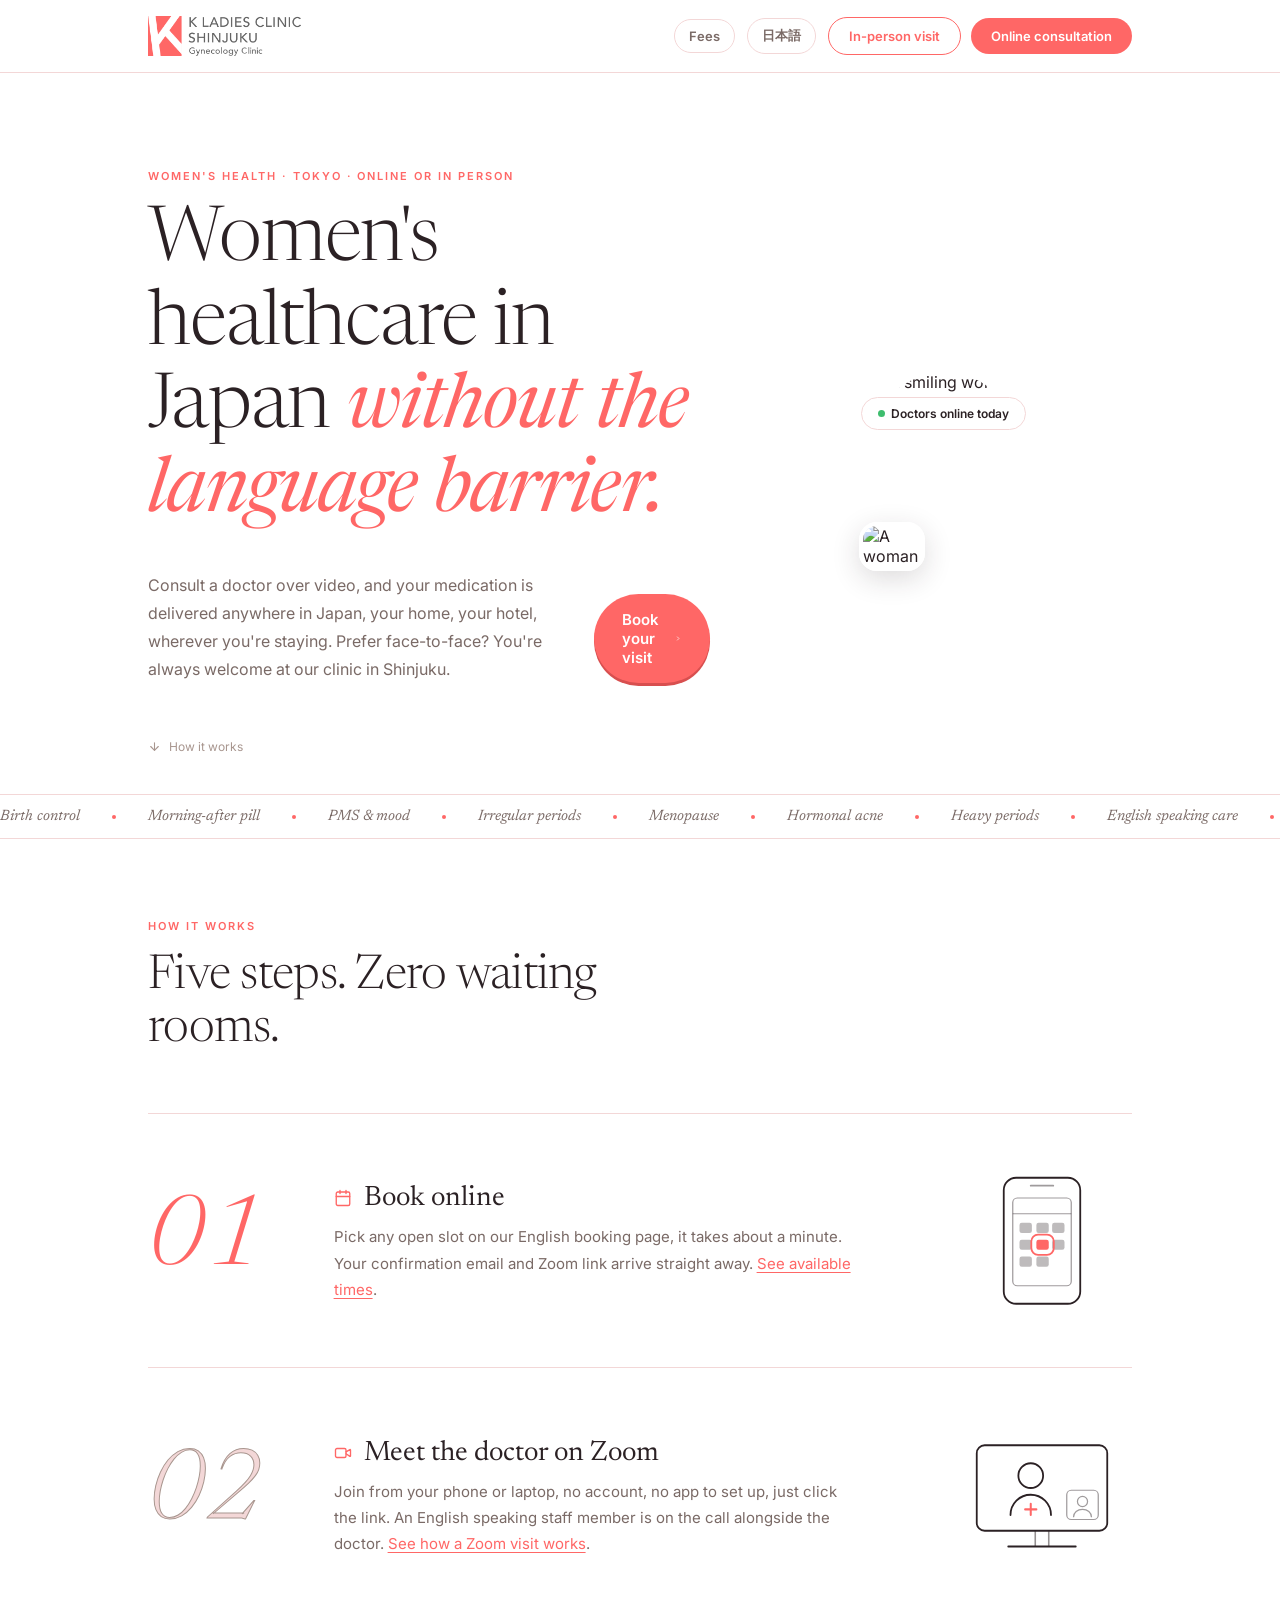
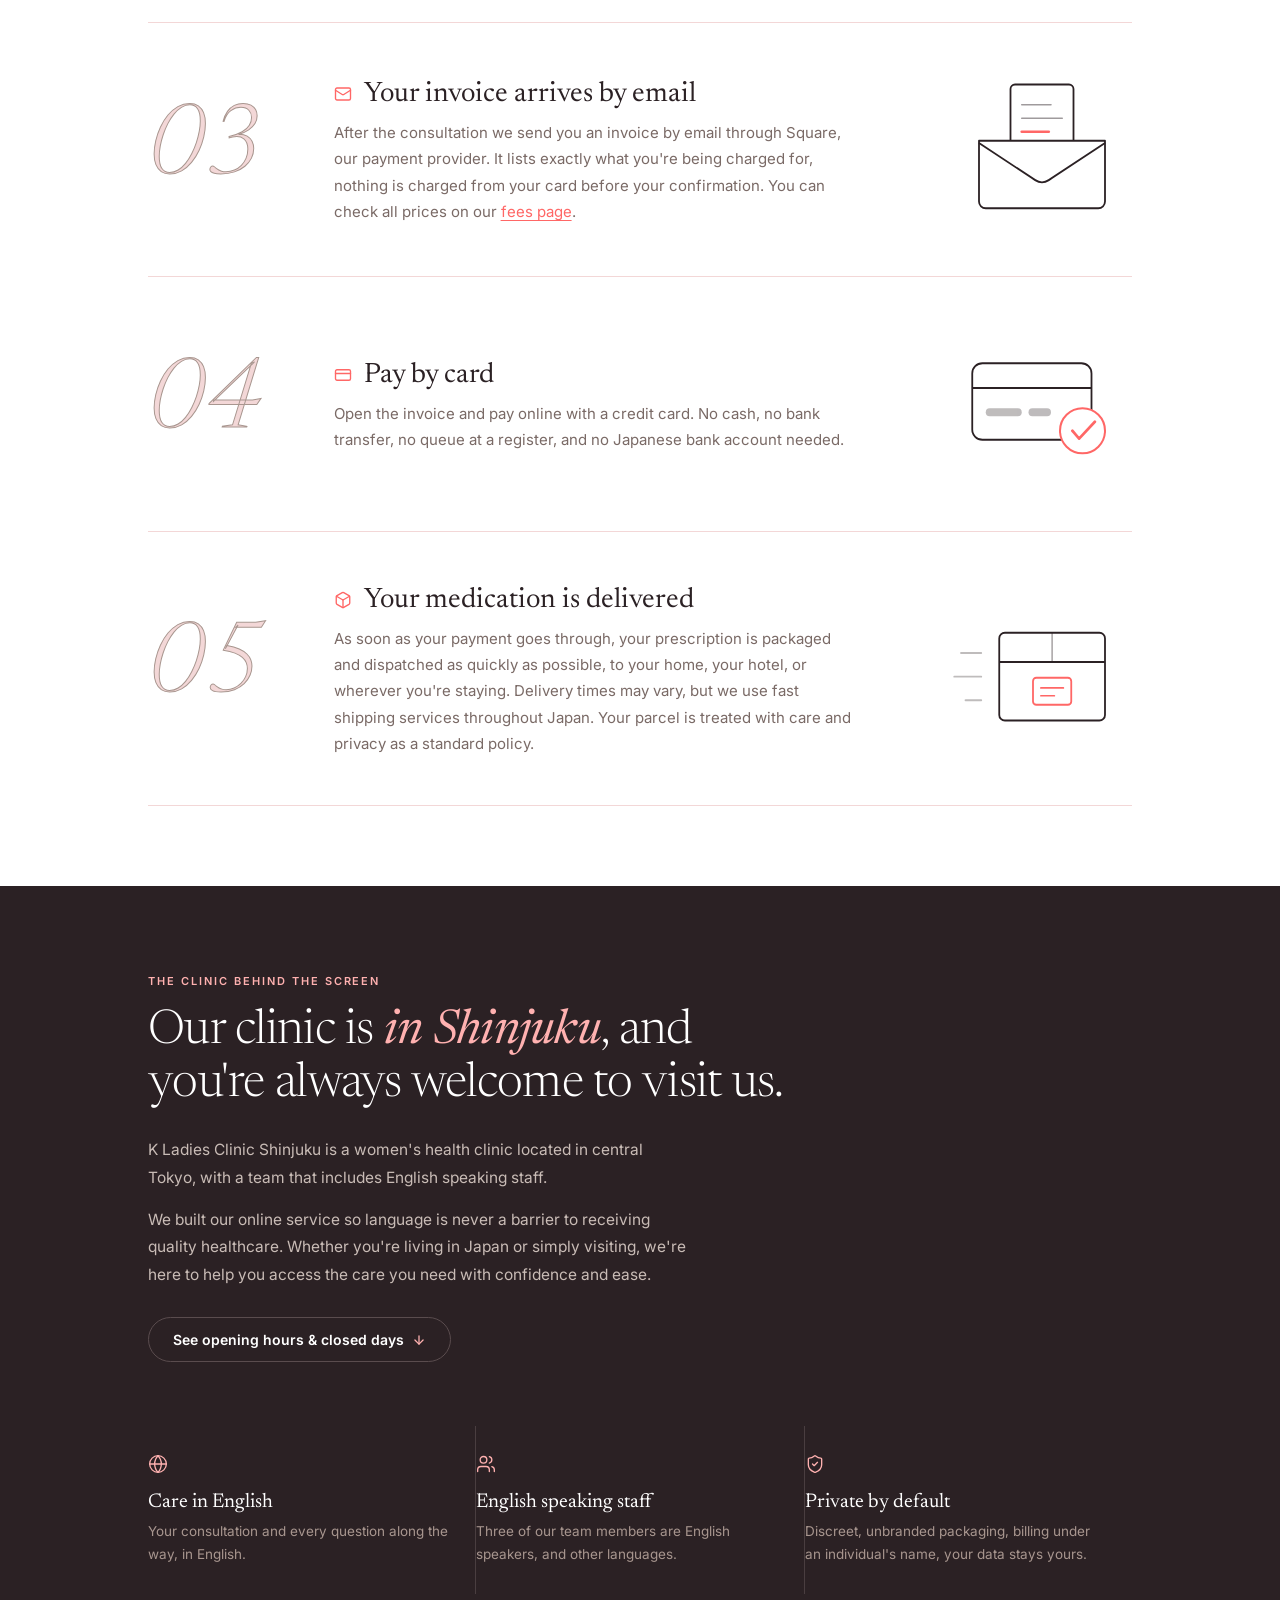
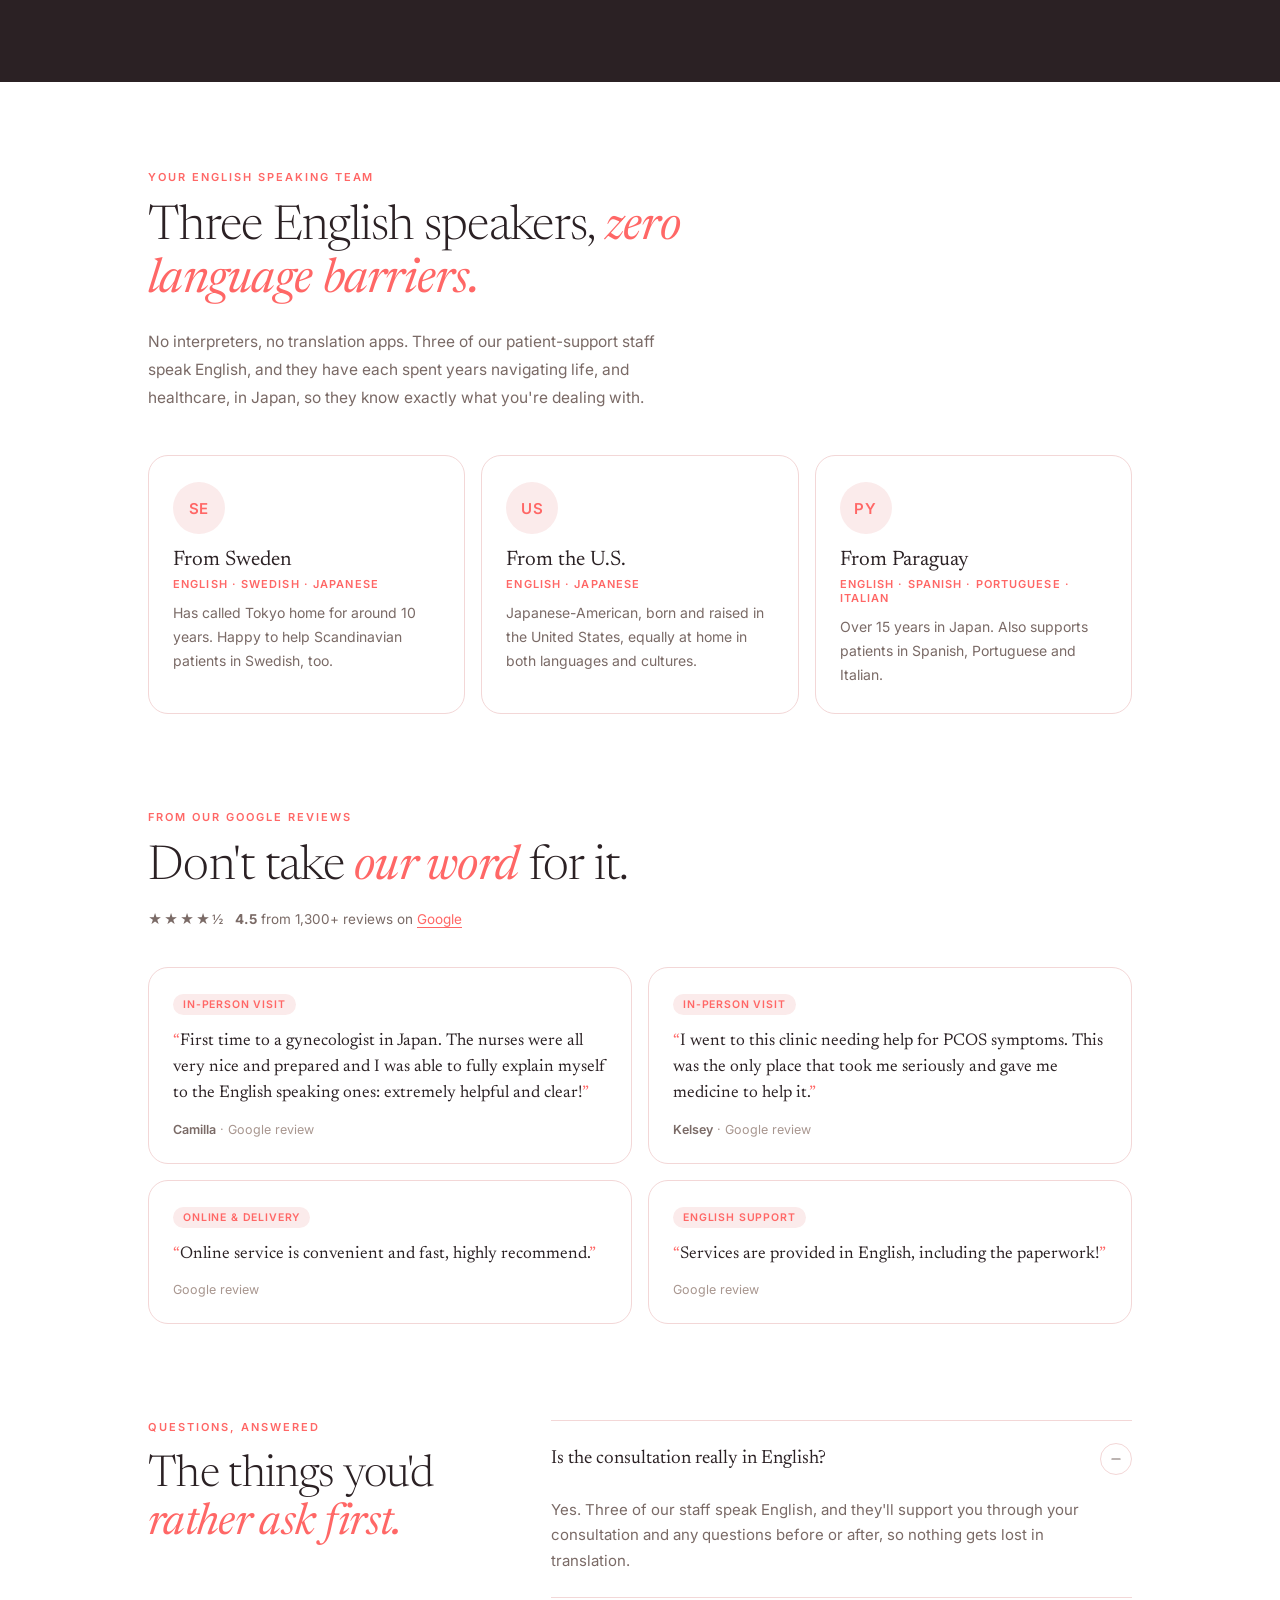
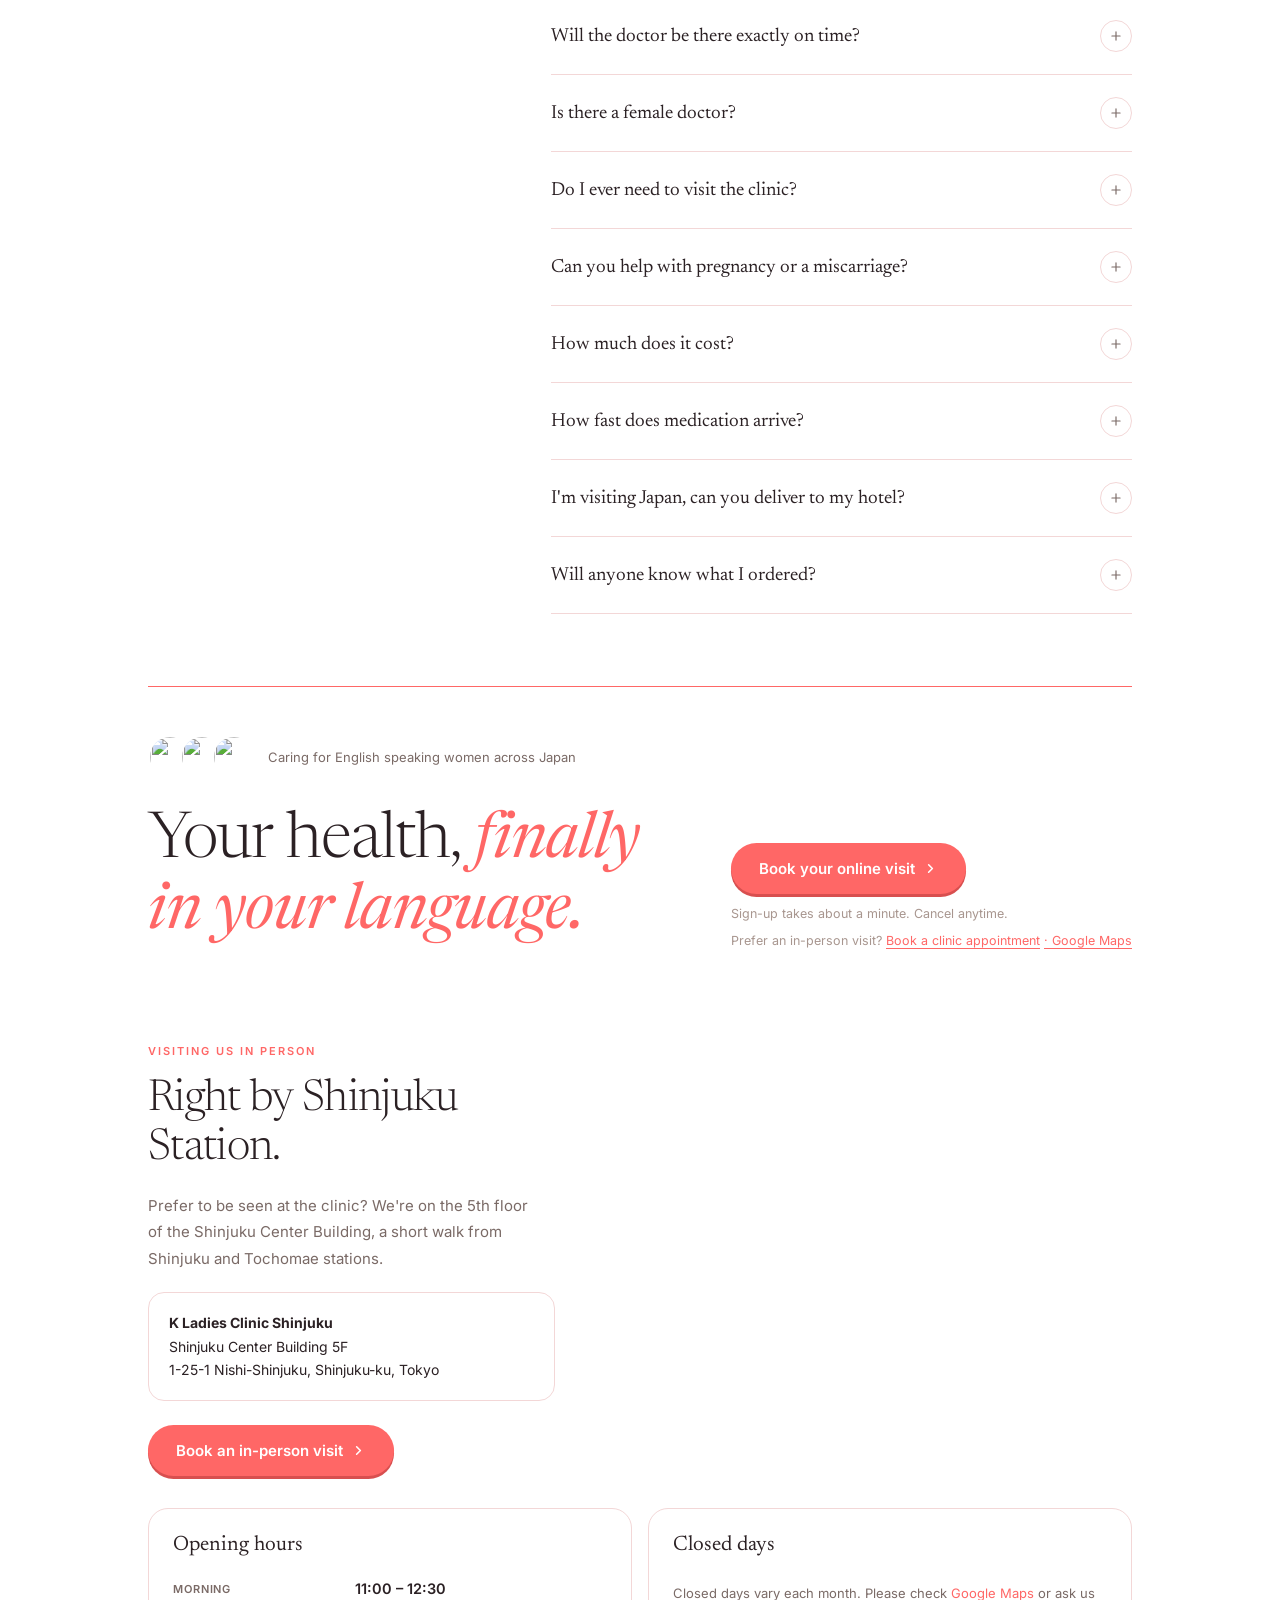
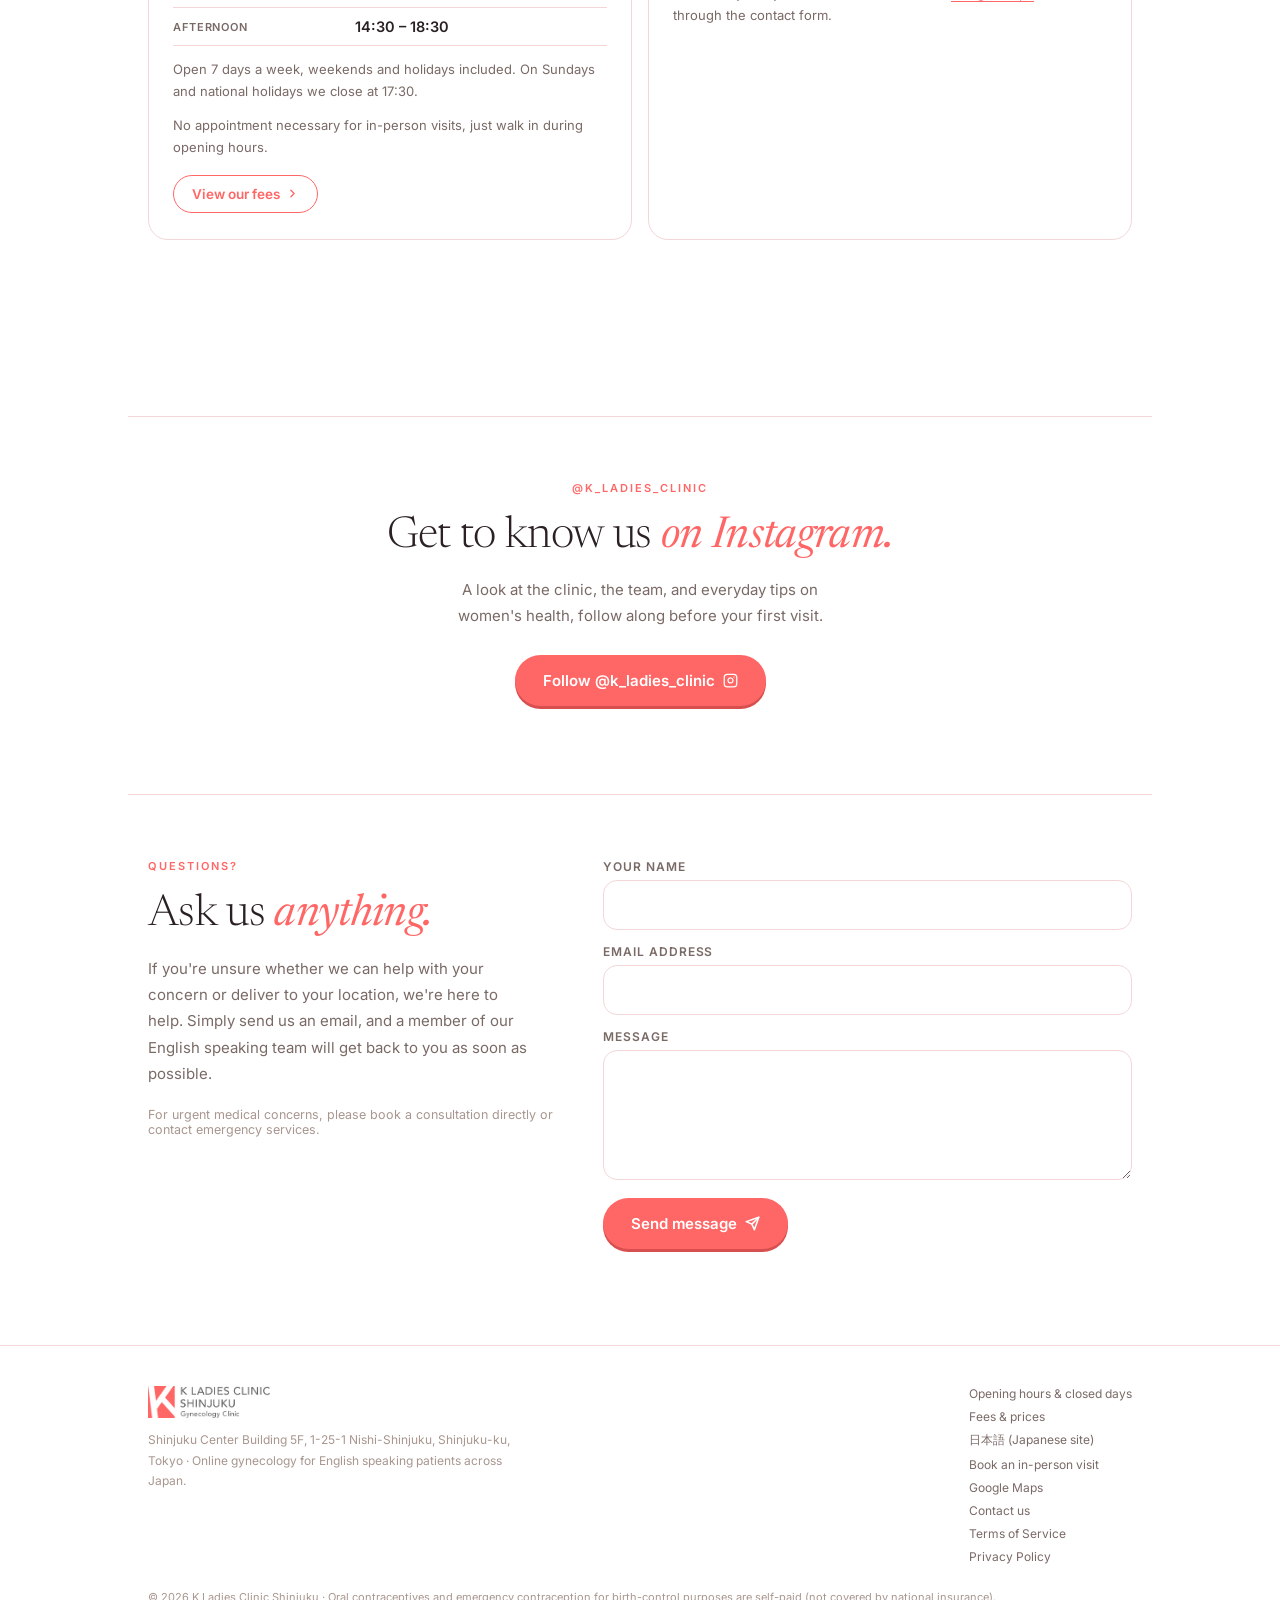
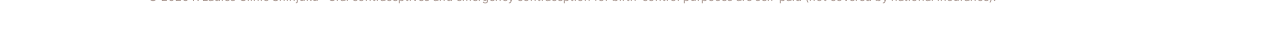
==== index.html @ baa1109b "Record the FAQ's real longest answer height Co-Authored-By: Claude Opus 5 <noreply@anthropic.com>" ====
<!DOCTYPE html>
<html lang="en">
<head>
<meta charset="UTF-8" />
<meta name="viewport" content="width=device-width, initial-scale=1.0" />
<title>K Ladies Clinic Shinjuku, Online Gynecology in English</title>
<meta name="description" content="See a gynecologist in English, online from anywhere in Japan, or in person at our Shinjuku clinic. Prescriptions delivered in discreet, unbranded packaging to your home or hotel. Residents and travelers welcome." />
<meta property="og:title" content="K Ladies Clinic Shinjuku, Online Gynecology in English" />
<meta property="og:description" content="Book online → video consultation → invoice by email → pay by card → medication by mail to your home or hotel. Women's healthcare in English for residents and travelers, anywhere in Japan." />
<meta property="og:type" content="website" />
<meta property="og:url" content="https://www.klcs.jp/en/" />
<link rel="canonical" href="https://www.klcs.jp/en/" />
<link rel="icon" href="data:image/svg+xml,%3Csvg xmlns='http://www.w3.org/2000/svg' viewBox='0 0 32 32'%3E%3Crect width='32' height='32' rx='6' fill='%23FF6766'/%3E%3Ctext x='16' y='23' text-anchor='middle' font-family='Georgia,serif' font-size='20' font-weight='bold' fill='%23FFFFFF'%3EK%3C/text%3E%3C/svg%3E" />
<link rel="preconnect" href="https://fonts.googleapis.com" />
<link rel="preconnect" href="https://fonts.gstatic.com" crossorigin />
<link href="https://fonts.googleapis.com/css2?family=Newsreader:ital,opsz,wght@0,6..72,300;0,6..72,400;0,6..72,500;1,6..72,300;1,6..72,400&family=Inter:wght@400;500;600&display=swap" rel="stylesheet" />
<style>
  :root {
    --paper: #FFFFFF;        /* white base, matching klcs.jp */
    --ink: #2B2124;
    --soft: #7A6A66;
    --faint: #A8968F;
    --line: #F3D7D7;         /* soft pink rule color used across klcs.jp */
    --accent: #FF6766;       /* logo coral, the main accent on klcs.jp */
    --accent-light: #FFB1B0;
    --logo-coral: #FF6766;
    --serif: 'Newsreader', Georgia, serif;
    --sans: 'Inter', 'Helvetica Neue', sans-serif;
  }
  * { margin: 0; padding: 0; box-sizing: border-box; }
  html { scroll-behavior: smooth; }
  body {
    background: var(--paper);
    color: var(--ink);
    font-family: var(--sans);
    -webkit-font-smoothing: antialiased;
    overflow-x: hidden;
  }
  a { text-decoration: none; color: inherit; }
  .wrap { max-width: 1024px; margin: 0 auto; padding-left: 20px; padding-right: 20px; }

  .eyebrow {
    font-size: 11px; font-weight: 600; letter-spacing: 0.18em;
    text-transform: uppercase; color: var(--accent); margin-bottom: 18px;
  }
  .display { font-family: var(--serif); font-weight: 300; line-height: 1.1; letter-spacing: -0.015em; }
  .display em { font-style: italic; font-weight: 400; color: var(--accent); }

  .btn {
    display: inline-flex; align-items: center; gap: 8px;
    font-family: var(--sans); font-size: 15px; font-weight: 600;
    padding: 16px 28px; border-radius: 999px;
    background: var(--accent); color: #FFFFFF;
    box-shadow: 0 3px 0 #D84F4F;
    transition: opacity .2s ease;
  }
  .btn:hover { opacity: .85; }
  .btn svg { width: 15px; height: 15px; }

  /* ---------- header ---------- */
  header {
    position: sticky; top: 0; z-index: 20;
    background: rgba(255,255,255,0.92);
    backdrop-filter: blur(8px); -webkit-backdrop-filter: blur(8px);
    border-bottom: 1px solid var(--line);
  }
  .header-inner { display: flex; align-items: center; justify-content: space-between; padding-top: 16px; padding-bottom: 16px; }
  .brand { display: flex; align-items: center; }
  .brand-logo { height: 34px; width: auto; display: block; }
  @media (min-width: 640px) { .brand-logo { height: 40px; } }
  .header-actions { display: none; align-items: center; gap: 10px; }
  .header-cta {
    font-size: 13px; font-weight: 600; padding: 10px 20px; border-radius: 999px;
    background: var(--accent); color: #FFFFFF; white-space: nowrap;
  }
  .header-cta.secondary {
    background: transparent; color: var(--accent); border: 1.5px solid var(--accent);
  }
  .header-right { display: flex; align-items: center; gap: 12px; }
  .header-lang {
    font-size: 13px; font-weight: 600; color: var(--soft); white-space: nowrap;
    border: 1px solid var(--line); border-radius: 999px; padding: 8px 14px;
    transition: border-color .2s ease;
  }
  .header-lang:hover { border-color: var(--accent); color: var(--accent); }
  @media (min-width: 640px) { .header-actions { display: flex; } }

  /* ---------- mobile action bar (always visible) ---------- */
  .action-bar {
    position: fixed; left: 0; right: 0; bottom: 0; z-index: 30;
    display: flex; gap: 10px;
    padding: 12px 16px calc(12px + env(safe-area-inset-bottom));
    background: rgba(255,255,255,0.94);
    backdrop-filter: blur(8px); -webkit-backdrop-filter: blur(8px);
    border-top: 1px solid var(--line);
  }
  .action-bar a {
    flex: 1; display: flex; align-items: center; justify-content: center; gap: 7px;
    font-size: 13.5px; font-weight: 600; padding: 14px 8px; border-radius: 999px;
    white-space: nowrap;
  }
  .action-bar a svg { width: 15px; height: 15px; flex-shrink: 0; }
  .action-bar .primary { background: var(--accent); color: #FFFFFF; box-shadow: 0 3px 0 #D84F4F; }
  .action-bar .secondary { background: #FFFFFF; color: var(--accent); border: 1.5px solid var(--accent); }
  body { padding-bottom: 76px; }
  @media (min-width: 640px) {
    .action-bar { display: none; }
    body { padding-bottom: 0; }
  }

  /* ---------- hero ---------- */
  .hero { padding-top: clamp(48px, 8vw, 96px); padding-bottom: 40px; }
  .hero-grid { display: grid; grid-template-columns: 1fr; gap: 40px; align-items: center; }
  .hero h1 { font-size: clamp(40px, 8.5vw, 76px); max-width: 820px; }
  .hero-photo {
    width: 100%; max-width: 340px; aspect-ratio: 4 / 5; object-fit: cover;
    border-radius: 999px 999px 24px 24px; display: block; margin: 0 auto;
  }
  .hero-photo-wrap { position: relative; width: fit-content; margin: 0 auto; }
  .hero-photo-sub {
    position: absolute; bottom: -20px; left: -14px;
    width: 46%; aspect-ratio: 4 / 3; object-fit: cover;
    border-radius: 18px; border: 4px solid var(--paper);
    box-shadow: 0 8px 28px rgba(43,33,36,0.16);
  }
  .hero-photo-badge {
    position: absolute; top: 14%; right: -10px;
    background: rgba(255,255,255,0.94); backdrop-filter: blur(6px);
    border: 1px solid var(--line); border-radius: 999px;
    padding: 8px 16px; font-size: 12px; font-weight: 600; color: var(--ink);
    white-space: nowrap; display: flex; align-items: center; gap: 6px;
  }
  .hero-photo-badge i {
    width: 7px; height: 7px; border-radius: 50%; background: #3EBD6E; display: inline-block;
  }
  @media (min-width: 820px) {
    .hero-grid { grid-template-columns: 1.5fr 1fr; gap: 48px; }
    .hero-photo { max-width: 380px; }
  }
  .hero-lower {
    display: flex; flex-direction: column; gap: 32px; margin-top: 36px;
  }
  .hero-lede { font-size: 16px; line-height: 1.75; color: var(--soft); max-width: 440px; }
  .hero-scroll-hint {
    display: flex; align-items: center; gap: 8px; margin-top: 56px;
    color: var(--faint); font-size: 12px;
  }
  @media (min-width: 640px) {
    .hero-lower { flex-direction: row; align-items: flex-end; justify-content: space-between; }
  }

  /* ---------- ticker ---------- */
  .ticker {
    border-top: 1px solid var(--line); border-bottom: 1px solid var(--line);
    overflow: hidden; padding: 14px 0;
  }
  .ticker-track {
    display: flex; align-items: center; gap: 32px; width: max-content;
    animation: ticker 36s linear infinite;
  }
  .ticker-item { display: flex; align-items: center; gap: 32px; flex-shrink: 0; }
  .ticker-item span {
    font-family: var(--serif); font-style: italic; font-size: 15px;
    color: var(--soft); white-space: nowrap;
  }
  .ticker-item i { width: 4px; height: 4px; border-radius: 50%; background: var(--accent); }
  @keyframes ticker { from { transform: translateX(0); } to { transform: translateX(-50%); } }

  /* ---------- flow ---------- */
  .flow { padding-top: 80px; padding-bottom: 80px; }
  .flow h2 { font-size: clamp(30px, 5.5vw, 48px); max-width: 560px; margin-bottom: 56px; }
  .step {
    display: grid; grid-template-columns: auto 1fr; gap: 8px 32px;
    align-items: start; border-top: 1px solid var(--line);
    padding: 32px 0;
  }
  .step-art { grid-column: 1 / -1; margin-top: 16px; justify-self: center; }
  .step-art svg { display: block; width: 116px; height: auto; color: var(--ink); }
  .step-num {
    font-family: var(--serif); font-weight: 300; font-style: italic;
    font-size: clamp(52px, 10vw, 96px); line-height: 0.9;
    color: var(--line); -webkit-text-stroke: 1px var(--faint); min-width: 1.6em;
  }
  .step-num.accent { color: var(--accent); -webkit-text-stroke: 0; }
  .step-body { max-width: 520px; padding-top: 6px; }
  .step-title { display: flex; align-items: center; gap: 12px; margin-bottom: 12px; }
  .step-title svg { width: 18px; height: 18px; color: var(--accent); flex-shrink: 0; }
  .step-title h3 { font-family: var(--serif); font-size: clamp(22px, 4vw, 28px); font-weight: 400; }
  .step-body p { font-size: 15px; line-height: 1.75; color: var(--soft); }
  .flow-end { border-top: 1px solid var(--line); }
  @media (min-width: 768px) { .step { padding: 48px 0; } .step-art svg { width: 150px; } }
  @media (min-width: 900px) {
    .step { grid-template-columns: auto 1fr 200px; align-items: center; }
    .step-art { grid-column: 3; grid-row: 1; margin-top: 0; justify-self: end; }
    .step-art svg { width: 180px; }
  }

  /* ---------- about (dark) ---------- */
  .about { background: var(--ink); color: var(--paper); }
  .about-inner { padding-top: 88px; padding-bottom: 88px; }
  .about .eyebrow { color: var(--accent-light); }
  .about h2 { font-size: clamp(30px, 5.5vw, 48px); max-width: 640px; }
  .about h2 em { color: var(--accent-light); }
  .about-lede { font-size: 15.5px; line-height: 1.8; color: #C9BCB6; max-width: 540px; margin-top: 24px; }
  /* second paragraph sits closer, so the two read as one block under the heading */
  .about-lede + .about-lede { margin-top: 14px; }
  .about-site-link {
    display: inline-flex; align-items: center; gap: 8px; margin-top: 28px;
    font-size: 14px; font-weight: 600; color: var(--paper);
    border: 1.5px solid #5A4C4E; border-radius: 999px; padding: 13px 24px;
    transition: border-color .2s ease;
  }
  .about-site-link:hover { border-color: var(--accent-light); }
  .about-site-link svg { width: 14px; height: 14px; color: var(--accent-light); }
  .about-grid {
    display: grid; grid-template-columns: 1fr; gap: 1px;
    background: #4A3E40; margin-top: 64px;
  }
  .about-card { background: var(--ink); padding: 28px 0; }
  .about-card svg { width: 20px; height: 20px; color: var(--accent-light); }
  .about-card h3 { font-family: var(--serif); font-size: 20px; font-weight: 400; margin: 14px 0 8px; }
  .about-card p { font-size: 13.5px; line-height: 1.7; color: var(--faint); }
  @media (min-width: 640px) {
    .about-grid { grid-template-columns: repeat(3, 1fr); }
    .about-card { padding-right: 24px; }
  }

  /* ---------- team ---------- */
  .team { padding-top: 88px; padding-bottom: 8px; }
  .team h2 { font-size: clamp(30px, 5.5vw, 48px); max-width: 620px; }
  .team-lede { font-size: 15.5px; line-height: 1.8; color: var(--soft); max-width: 540px; margin-top: 20px; }
  .team-grid { display: grid; grid-template-columns: 1fr; gap: 16px; margin-top: 44px; }
  .team-card {
    background: #FFFFFF; border: 1px solid var(--line); border-radius: 20px;
    padding: 26px 24px;
  }
  .team-flag {
    width: 52px; height: 52px; border-radius: 50%; background: #FBEBEB;
    display: flex; align-items: center; justify-content: center;
    font-size: 15px; font-weight: 600; letter-spacing: 0.06em;
    color: var(--accent); margin-bottom: 16px;
  }
  .team-card h3 { font-family: var(--serif); font-size: 21px; font-weight: 400; margin-bottom: 6px; }
  .team-card .team-langs {
    font-size: 11px; font-weight: 600; letter-spacing: 0.1em; text-transform: uppercase;
    color: var(--accent); margin-bottom: 10px;
  }
  .team-card p { font-size: 14px; line-height: 1.7; color: var(--soft); }
  @media (min-width: 700px) { .team-grid { grid-template-columns: repeat(3, 1fr); } }

  /* ---------- reviews ---------- */
  .reviews { padding-top: 88px; padding-bottom: 8px; }
  .reviews-head { display: flex; flex-direction: column; gap: 16px; margin-bottom: 40px; }
  .reviews h2 { font-size: clamp(30px, 5.5vw, 48px); max-width: 560px; }
  .rating-badge { display: flex; align-items: center; gap: 10px; }
  .rating-stars { color: #E8A33D; font-size: 17px; letter-spacing: 2px; }
  .rating-badge span { font-size: 13.5px; color: var(--soft); }
  .rating-badge a { color: var(--accent); text-decoration: underline; text-underline-offset: 3px; }
  .reviews-grid { display: grid; grid-template-columns: 1fr; gap: 16px; }
  .review-card {
    background: #FFFFFF; border: 1px solid var(--line); border-radius: 20px;
    padding: 26px 24px; display: flex; flex-direction: column; gap: 14px;
  }
  .review-card .review-quote {
    font-family: var(--serif); font-size: 17px; line-height: 1.55; color: var(--ink);
  }
  .review-card .review-quote::before { content: "\201C"; color: var(--accent); }
  .review-card .review-quote::after { content: "\201D"; color: var(--accent); }
  .review-meta { margin-top: auto; font-size: 12.5px; color: var(--faint); }
  .review-meta b { color: var(--soft); font-weight: 600; }
  .review-tag {
    display: inline-block; font-size: 10.5px; font-weight: 600; letter-spacing: 0.08em;
    text-transform: uppercase; color: var(--accent); background: #FBEBEB;
    border-radius: 999px; padding: 4px 10px; width: fit-content;
  }
  @media (min-width: 700px) { .reviews-grid { grid-template-columns: repeat(2, 1fr); } }

  /* ---------- instagram ---------- */
  .insta { padding-top: 8px; padding-bottom: 88px; }
  .insta-inner {
    text-align: center;
    border-top: 1px solid var(--line); padding-top: 64px; margin-top: 80px;
  }
  .insta h2 { font-size: clamp(30px, 5.5vw, 44px); }
  .insta p {
    font-size: 15px; line-height: 1.75; color: var(--soft);
    max-width: 420px; margin: 16px auto 26px;
  }

  /* ---------- faq ---------- */
  .faq { padding-top: 88px; padding-bottom: 72px; }
  .faq-grid { display: grid; grid-template-columns: 1fr; gap: 40px; }
  .faq h2 { font-size: clamp(30px, 5.5vw, 44px); }
  .faq-list { border-top: 1px solid var(--line); }
  .faq-item { border-bottom: 1px solid var(--line); }
  .faq-q {
    width: 100%; display: flex; align-items: center; justify-content: space-between;
    gap: 16px; text-align: left; padding: 22px 0;
    background: none; border: none; cursor: pointer; font-family: inherit; color: inherit;
  }
  .faq-q span:first-child { font-family: var(--serif); font-size: 19px; font-weight: 400; line-height: 1.35; }
  .faq-toggle {
    width: 32px; height: 32px; border-radius: 50%; border: 1px solid var(--line);
    display: flex; align-items: center; justify-content: center; flex-shrink: 0;
    transition: transform .25s ease; color: var(--soft);
  }
  .faq-item.open .faq-toggle { transform: rotate(180deg); }
  .faq-toggle svg { width: 14px; height: 14px; }
  .faq-toggle .minus { display: none; }
  .faq-item.open .faq-toggle .minus { display: block; }
  .faq-item.open .faq-toggle .plus { display: none; }
  .faq-a { max-height: 0; overflow: hidden; transition: max-height .35s ease; }
  /* Well clear of the longest answer on a 320px screen (currently 404px), so
     adding a sentence doesn't silently cut the last line off. */
  .faq-item.open .faq-a { max-height: 520px; }
  .faq-a p { font-size: 15px; line-height: 1.7; color: var(--soft); padding-bottom: 24px; max-width: 560px; }
  @media (min-width: 768px) { .faq-grid { grid-template-columns: 1fr 1.6fr; } }

  /* ---------- final cta ---------- */
  .final { padding-bottom: 96px; }
  .final-inner {
    border-top: 1px solid var(--accent); padding-top: 48px;
    display: flex; flex-direction: column; gap: 32px;
  }
  .final h2 { font-size: clamp(36px, 7vw, 64px); max-width: 520px; }
  .final-cta { display: flex; flex-direction: column; align-items: flex-start; gap: 12px; flex-shrink: 0; }
  .final-note { font-size: 12.5px; color: var(--faint); }
  .inline-link { color: var(--accent); text-decoration: underline; text-underline-offset: 3px; }
  .inline-link:hover { opacity: .75; }
  .avatar-row { display: flex; align-items: center; gap: 12px; margin-bottom: 28px; }
  .avatars { display: flex; }
  .avatars img {
    width: 44px; height: 44px; border-radius: 50%; object-fit: cover;
    border: 2.5px solid var(--paper); display: block;
  }
  .avatars img + img { margin-left: -12px; }
  .avatar-row span { font-size: 13px; color: var(--soft); }

  /* ---------- access / map ---------- */
  .access { padding-bottom: 88px; }
  .access-grid { display: grid; grid-template-columns: 1fr; gap: 32px; }
  .access h2 { font-size: clamp(30px, 5.5vw, 44px); margin-bottom: 20px; }
  .access-info p { font-size: 15px; line-height: 1.75; color: var(--soft); max-width: 380px; }
  .access-address {
    margin: 20px 0 24px; padding: 18px 20px; border: 1px solid var(--line);
    border-radius: 16px; font-size: 14px; line-height: 1.7; color: var(--ink);
    background: #FFFFFF;
  }
  .access-map {
    width: 100%; height: 320px; border: 0; border-radius: 24px; display: block;
    filter: saturate(0.85);
  }
  @media (min-width: 820px) {
    .access-grid { grid-template-columns: 1fr 1.3fr; gap: 48px; align-items: center; }
    .access-map { height: 380px; }
  }

  /* ---------- hours & closed days ---------- */
  .hours-grid { display: grid; grid-template-columns: 1fr; gap: 16px; margin-top: 32px; scroll-margin-top: 90px; }
  .hours-card {
    background: #FFFFFF; border: 1px solid var(--line); border-radius: 20px;
    padding: 26px 24px;
  }
  .hours-card h3 { font-family: var(--serif); font-size: 21px; font-weight: 400; margin-bottom: 14px; }
  .hours-table { width: 100%; border-collapse: collapse; font-size: 14.5px; }
  .hours-table th {
    text-align: left; font-weight: 600; color: var(--soft); padding: 10px 0; width: 42%;
    border-bottom: 1px solid var(--line); font-size: 11px; letter-spacing: 0.08em; text-transform: uppercase;
  }
  .hours-table td { padding: 10px 0; border-bottom: 1px solid var(--line); color: var(--ink); font-weight: 600; }
  .hours-note { font-size: 13px; line-height: 1.7; color: var(--soft); margin-top: 12px; }
  .closed-cal { display: flex; flex-wrap: wrap; gap: 20px; justify-content: center; }
  .cal-month { flex: 1 1 190px; max-width: 250px; }
  .cal-month-name { font-family: var(--serif); font-size: 16px; margin-bottom: 8px; color: var(--ink); }
  .cal-grid { display: grid; grid-template-columns: repeat(7, 1fr); gap: 2px; font-size: 12px; text-align: center; }
  .cal-grid .dow { color: var(--faint); font-weight: 600; font-size: 10px; padding: 4px 0; }
  .cal-grid .day { padding: 6px 0; border-radius: 8px; color: var(--ink); }
  .cal-grid .day.closed { background: var(--accent); color: #FFFFFF; font-weight: 600; }
  .cal-legend { display: flex; align-items: center; justify-content: center; gap: 6px; font-size: 12px; color: var(--soft); margin-top: 12px; width: 100%; }
  .cal-legend i { width: 10px; height: 10px; border-radius: 3px; background: var(--accent); display: inline-block; }
  .hours-fees-link {
    display: inline-flex; align-items: center; gap: 6px; margin-top: 16px;
    font-size: 13.5px; font-weight: 600; color: var(--accent);
    border: 1.5px solid var(--accent); border-radius: 999px; padding: 10px 18px;
    transition: opacity .2s ease;
  }
  .hours-fees-link:hover { opacity: .75; }
  @media (min-width: 700px) { .hours-grid { grid-template-columns: 1fr 1fr; } }
  @media (min-width: 768px) {
    .final-inner { flex-direction: row; align-items: flex-end; justify-content: space-between; }
  }

  /* ---------- footer ---------- */
  footer { border-top: 1px solid var(--line); }
  .footer-inner {
    padding-top: 40px; padding-bottom: 24px;
    display: flex; flex-direction: column; gap: 24px;
  }
  .footer-logo { height: 32px; width: auto; display: block; margin-bottom: 12px; }
  .footer-desc { font-size: 12px; color: var(--faint); max-width: 380px; line-height: 1.7; }
  .footer-links { display: flex; flex-direction: column; gap: 8px; font-size: 12px; color: var(--soft); }
  .footer-links a:hover { opacity: .7; }
  .footer-legal { padding-bottom: 32px; font-size: 11px; color: var(--faint); line-height: 1.7; }
  @media (min-width: 768px) {
    .footer-inner { flex-direction: row; justify-content: space-between; }
  }

  /* ---------- contact ---------- */
  .contact { padding-bottom: 96px; }
  .contact-inner {
    border-top: 1px solid var(--line); padding-top: 64px;
    display: grid; grid-template-columns: 1fr; gap: 36px;
  }
  .contact h2 { font-size: clamp(30px, 5.5vw, 44px); }
  .contact-lede { font-size: 15px; line-height: 1.75; color: var(--soft); max-width: 380px; margin-top: 16px; }
  .contact-note { font-size: 12.5px; color: var(--faint); margin-top: 20px; }
  .contact-form { display: flex; flex-direction: column; gap: 14px; }
  .contact-form label {
    font-size: 12px; font-weight: 600; letter-spacing: 0.08em; text-transform: uppercase;
    color: var(--soft); display: block; margin-bottom: 6px;
  }
  .contact-form input, .contact-form textarea {
    width: 100%; font-family: var(--sans); font-size: 16px; color: var(--ink);
    background: #FFFFFF; border: 1px solid var(--line); border-radius: 14px;
    padding: 14px 16px; outline: none; transition: border-color .2s ease;
  }
  .contact-form input:focus, .contact-form textarea:focus { border-color: var(--accent); }
  .contact-form textarea { min-height: 130px; resize: vertical; }
  .contact-form button {
    font-family: var(--sans); font-size: 15px; font-weight: 600;
    padding: 16px 28px; border-radius: 999px; border: none; cursor: pointer;
    background: var(--accent); color: #FFFFFF; box-shadow: 0 3px 0 #D84F4F; width: fit-content;
    display: inline-flex; align-items: center; gap: 8px;
  }
  .contact-form button:disabled { opacity: .6; cursor: default; }
  .form-status { font-size: 14px; line-height: 1.6; display: none; }
  .form-status.ok { display: block; color: #2E7D4F; }
  .form-status.err { display: block; color: var(--accent); }
  .hp-field { position: absolute; left: -9999px; opacity: 0; height: 0; overflow: hidden; }
  @media (min-width: 820px) { .contact-inner { grid-template-columns: 1fr 1.3fr; gap: 48px; } }

  /* ---------- reveal ---------- */
  .reveal { opacity: 0; transform: translateY(18px); transition: opacity .7s ease, transform .7s ease; }
  .reveal.visible { opacity: 1; transform: none; }

  @media (prefers-reduced-motion: reduce) {
    .ticker-track { animation: none; }
    .reveal { opacity: 1; transform: none; transition: none; }
    html { scroll-behavior: auto; }
  }
</style>
<!-- Google Analytics (GA4): same measurement ID as klcs.jp; deliberately not
     loaded on intake.html/manual.html/staff.html, matching pixel.js -->
<script async src="https://www.googletagmanager.com/gtag/js?id=G-334KEX8DJB"></script>
<script>
  window.dataLayer = window.dataLayer || [];
  function gtag() { dataLayer.push(arguments); }
  gtag("js", new Date());
  gtag("config", "G-334KEX8DJB");
</script>
<!-- Meta Pixel Code -->
<script src="assets/pixel.js"></script>
<noscript><img height="1" width="1" style="display:none"
src="https://www.facebook.com/tr?id=27415714044798059&amp;ev=PageView&amp;noscript=1"
/></noscript>
<!-- End Meta Pixel Code -->
</head>
<body>

<!-- ================= Header ================= -->
<header>
  <div class="wrap header-inner">
    <a class="brand" href="#" aria-label="K Ladies Clinic Shinjuku">
      <img src="assets/logo_en.png" alt="K Ladies Clinic Shinjuku, Gynecology Clinic" class="brand-logo" />
    </a>
    <div class="header-right">
      <a class="header-lang" href="fees.html">Fees</a>
      <a class="header-lang" href="https://www.klcs.jp/" title="Japanese site">日本語</a>
      <div class="header-actions">
        <a class="header-cta secondary" data-visit href="#" target="_blank" rel="noopener">In-person visit</a>
        <a class="header-cta" data-cta href="#">Online consultation</a>
      </div>
    </div>
  </div>
</header>

<!-- ================= Hero ================= -->
<section class="hero">
  <div class="wrap hero-grid">
    <div>
      <div class="eyebrow">Women's health &middot; Tokyo &middot; Online or in person</div>
      <h1 class="display">Women's healthcare in Japan <em>without the language barrier.</em></h1>
      <div class="hero-lower">
        <p class="hero-lede">
          Consult a doctor over video, and your medication is delivered anywhere in
          Japan, your home, your hotel, wherever you're staying. Prefer face-to-face?
          You're always welcome at our clinic in Shinjuku.
        </p>
        <a class="btn" data-cta href="#">
          Book your visit
          <svg viewBox="0 0 24 24" fill="none" stroke="currentColor" stroke-width="2.5" stroke-linecap="round" stroke-linejoin="round"><path d="m9 18 6-6-6-6"/></svg>
        </a>
      </div>
      <div class="hero-scroll-hint">
        <svg width="13" height="13" viewBox="0 0 24 24" fill="none" stroke="currentColor" stroke-width="2" stroke-linecap="round" stroke-linejoin="round"><path d="M12 5v14"/><path d="m19 12-7 7-7-7"/></svg>
        How it works
      </div>
    </div>
    <div class="hero-photo-wrap">
      <img
        class="hero-photo"
        src="https://images.unsplash.com/photo-1494790108377-be9c29b29330?q=80&w=760&auto=format&fit=crop"
        alt="A smiling woman"
        loading="eager"
      />
      <img
        class="hero-photo-sub"
        src="https://images.pexels.com/photos/4254149/pexels-photo-4254149.jpeg?auto=compress&cs=tinysrgb&w=600"
        alt="A woman smiling during a video call on her phone"
        loading="eager"
      />
      <div class="hero-photo-badge"><i></i>Doctors online today</div>
    </div>
  </div>
</section>

<!-- ================= Ticker ================= -->
<div class="ticker" aria-hidden="true">
  <div class="ticker-track" id="ticker-track"></div>
</div>

<!-- ================= Flow ================= -->
<section class="flow">
  <div class="wrap">
    <div class="reveal">
      <div class="eyebrow">How it works</div>
      <h2 class="display">Five steps. Zero waiting rooms.</h2>
    </div>

    <div class="step reveal">
      <div class="step-num accent">01</div>
      <div class="step-body">
        <div class="step-title">
          <svg viewBox="0 0 24 24" fill="none" stroke="currentColor" stroke-width="1.8" stroke-linecap="round" stroke-linejoin="round"><rect x="3" y="4" width="18" height="18" rx="2"/><path d="M16 2v4M8 2v4M3 10h18"/></svg>
          <h3>Book online</h3>
        </div>
        <p>Pick any open slot on our English booking page, it takes about a minute.
        Your confirmation email and Zoom link arrive straight away.
        <a class="inline-link" href="book.html">See available times</a>.</p>
      </div>
      <div class="step-art" aria-hidden="true">
        <svg viewBox="0 0 160 140" fill="none">
          <rect x="46" y="14" width="68" height="112" rx="11" stroke="currentColor" stroke-width="1.6"/>
          <path d="M70 21h20" stroke="currentColor" stroke-width="1.6" stroke-linecap="round" opacity=".45"/>
          <rect x="54" y="32" width="52" height="78" rx="4" stroke="currentColor" stroke-width="1.1" opacity=".45"/>
          <path d="M54 46h52" stroke="currentColor" stroke-width="1.1" opacity=".45"/>
          <g fill="currentColor" opacity=".3">
            <rect x="60" y="54" width="11" height="9" rx="2"/>
            <rect x="75" y="54" width="11" height="9" rx="2"/>
            <rect x="89" y="54" width="11" height="9" rx="2"/>
            <rect x="60" y="69" width="11" height="9" rx="2"/>
            <rect x="89" y="69" width="11" height="9" rx="2"/>
            <rect x="60" y="84" width="11" height="9" rx="2"/>
            <rect x="75" y="84" width="11" height="9" rx="2"/>
          </g>
          <rect x="75" y="69" width="11" height="9" rx="2" fill="var(--accent)"/>
          <rect x="70.5" y="64.5" width="20" height="18" rx="6" stroke="var(--accent)" stroke-width="1.6"/>
        </svg>
      </div>
    </div>

    <div class="step reveal">
      <div class="step-num">02</div>
      <div class="step-body">
        <div class="step-title">
          <svg viewBox="0 0 24 24" fill="none" stroke="currentColor" stroke-width="1.8" stroke-linecap="round" stroke-linejoin="round"><path d="m16 13 5.223 3.482a.5.5 0 0 0 .777-.416V7.87a.5.5 0 0 0-.752-.432L16 10.5"/><rect x="2" y="6" width="14" height="12" rx="2"/></svg>
          <h3>Meet the doctor on Zoom</h3>
        </div>
        <p>Join from your phone or laptop, no account, no app to set up, just click the
        link. An English speaking staff member is on the call alongside the doctor.
        <a class="inline-link" href="zoom.html">See how a Zoom visit works</a>.</p>
      </div>
      <div class="step-art" aria-hidden="true">
        <svg viewBox="0 0 160 140" fill="none">
          <rect x="22" y="26" width="116" height="76" rx="7" stroke="currentColor" stroke-width="1.6"/>
          <path d="M50 116h60" stroke="currentColor" stroke-width="1.6" stroke-linecap="round"/>
          <path d="M74 102v14M86 102v14" stroke="currentColor" stroke-width="1.4" opacity=".5"/>
          <circle cx="70" cy="53" r="11" stroke="currentColor" stroke-width="1.6"/>
          <path d="M52 88c0-10 8-18 18-18s18 8 18 18" stroke="currentColor" stroke-width="1.6" stroke-linecap="round"/>
          <path d="M70 78v10M65 83h10" stroke="var(--accent)" stroke-width="1.8" stroke-linecap="round"/>
          <rect x="102" y="66" width="28" height="26" rx="4" stroke="currentColor" stroke-width="1.1" opacity=".45"/>
          <circle cx="116" cy="76" r="4.5" stroke="currentColor" stroke-width="1.1" opacity=".45"/>
          <path d="M108 90c0-4.5 3.6-7 8-7s8 2.5 8 7" stroke="currentColor" stroke-width="1.1" opacity=".45"/>
        </svg>
      </div>
    </div>

    <div class="step reveal">
      <div class="step-num">03</div>
      <div class="step-body">
        <div class="step-title">
          <svg viewBox="0 0 24 24" fill="none" stroke="currentColor" stroke-width="1.8" stroke-linecap="round" stroke-linejoin="round"><rect x="2" y="4" width="20" height="16" rx="2"/><path d="m2 7 8.97 5.7a1.94 1.94 0 0 0 2.06 0L22 7"/></svg>
          <h3>Your invoice arrives by email</h3>
        </div>
        <p>After the consultation we send you an invoice by email through Square, our
        payment provider. It lists exactly what you're being charged for, nothing is
        charged from your card before your confirmation. You can check all prices on our
        <a class="inline-link" href="fees.html">fees page</a>.</p>
      </div>
      <div class="step-art" aria-hidden="true">
        <svg viewBox="0 0 160 140" fill="none">
          <rect x="52" y="12" width="56" height="62" rx="4" fill="var(--paper)" stroke="currentColor" stroke-width="1.6"/>
          <path d="M62 30h26M62 42h36" stroke="currentColor" stroke-width="1.4" stroke-linecap="round" opacity=".45"/>
          <path d="M62 54h24" stroke="var(--accent)" stroke-width="2.4" stroke-linecap="round"/>
          <path d="M24 62h112v54a6 6 0 0 1-6 6H30a6 6 0 0 1-6-6z" fill="var(--paper)" stroke="currentColor" stroke-width="1.6" stroke-linejoin="round"/>
          <path d="m24 64 50 33a11 11 0 0 0 12 0l50-33" stroke="currentColor" stroke-width="1.6" stroke-linejoin="round"/>
        </svg>
      </div>
    </div>

    <div class="step reveal">
      <div class="step-num">04</div>
      <div class="step-body">
        <div class="step-title">
          <svg viewBox="0 0 24 24" fill="none" stroke="currentColor" stroke-width="1.8" stroke-linecap="round" stroke-linejoin="round"><rect x="2" y="5" width="20" height="14" rx="2"/><path d="M2 10h20"/></svg>
          <h3>Pay by card</h3>
        </div>
        <p>Open the invoice and pay online with a credit card. No cash, no bank transfer,
        no queue at a register, and no Japanese bank account needed.</p>
      </div>
      <div class="step-art" aria-hidden="true">
        <svg viewBox="0 0 160 140" fill="none">
          <rect x="18" y="34" width="106" height="68" rx="9" stroke="currentColor" stroke-width="1.6"/>
          <path d="M18 56h106" stroke="currentColor" stroke-width="1.6"/>
          <g fill="currentColor" opacity=".3">
            <rect x="30" y="74" width="32" height="7" rx="3.5"/>
            <rect x="68" y="74" width="20" height="7" rx="3.5"/>
          </g>
          <circle cx="116" cy="94" r="20" fill="var(--paper)" stroke="var(--accent)" stroke-width="1.8"/>
          <path d="m107 94 6 7 14-15" stroke="var(--accent)" stroke-width="2.4" stroke-linecap="round" stroke-linejoin="round"/>
        </svg>
      </div>
    </div>

    <div class="step reveal">
      <div class="step-num">05</div>
      <div class="step-body">
        <div class="step-title">
          <svg viewBox="0 0 24 24" fill="none" stroke="currentColor" stroke-width="1.8" stroke-linecap="round" stroke-linejoin="round"><path d="M11 21.73a2 2 0 0 0 2 0l7-4A2 2 0 0 0 21 16V8a2 2 0 0 0-1-1.73l-7-4a2 2 0 0 0-2 0l-7 4A2 2 0 0 0 3 8v8a2 2 0 0 0 1 1.73z"/><path d="M12 22V12"/><path d="m3.3 7 8.7 5 8.7-5"/></svg>
          <h3>Your medication is delivered</h3>
        </div>
        <p>As soon as your payment goes through, your prescription is packaged and dispatched
        as quickly as possible, to your home, your hotel, or wherever you're staying. Delivery
        times may vary, but we use fast shipping services throughout Japan. Your parcel is
        treated with care and privacy as a standard policy.</p>
      </div>
      <div class="step-art" aria-hidden="true">
        <svg viewBox="0 0 160 140" fill="none">
          <rect x="42" y="38" width="94" height="78" rx="5" stroke="currentColor" stroke-width="1.6"/>
          <path d="M42 64h94" stroke="currentColor" stroke-width="1.6"/>
          <path d="M89 38v26" stroke="currentColor" stroke-width="1.4" opacity=".4"/>
          <rect x="72" y="78" width="34" height="24" rx="3" stroke="var(--accent)" stroke-width="1.6"/>
          <path d="M79 87h20M79 94h12" stroke="var(--accent)" stroke-width="1.5" stroke-linecap="round"/>
          <path d="M8 56h18M2 77h24M12 98h14" stroke="currentColor" stroke-width="1.6" stroke-linecap="round" opacity=".3"/>
        </svg>
      </div>
    </div>

    <div class="flow-end"></div>
  </div>
</section>

<!-- ================= About ================= -->
<section class="about">
  <div class="wrap about-inner">
    <div class="reveal">
      <div class="eyebrow">The clinic behind the screen</div>
      <h2 class="display">Our clinic is <em>in Shinjuku</em>, and you're always welcome to visit us.</h2>
      <p class="about-lede">
        K Ladies Clinic Shinjuku is a women's health clinic located in central Tokyo,
        with a team that includes English speaking staff.
      </p>
      <p class="about-lede">
        We built our online service so language is never a barrier to receiving quality
        healthcare. Whether you're living in Japan or simply visiting, we're here to help
        you access the care you need with confidence and ease.
      </p>
      <a class="about-site-link" href="#hours">
        See opening hours &amp; closed days
        <svg viewBox="0 0 24 24" fill="none" stroke="currentColor" stroke-width="2.2" stroke-linecap="round" stroke-linejoin="round"><path d="M12 5v14"/><path d="m19 12-7 7-7-7"/></svg>
      </a>
    </div>
    <div class="about-grid">
      <div class="about-card reveal">
        <svg viewBox="0 0 24 24" fill="none" stroke="currentColor" stroke-width="1.6" stroke-linecap="round" stroke-linejoin="round"><circle cx="12" cy="12" r="10"/><path d="M12 2a14.5 14.5 0 0 0 0 20 14.5 14.5 0 0 0 0-20"/><path d="M2 12h20"/></svg>
        <h3>Care in English</h3>
        <p>Your consultation and every question along the way, in English.</p>
      </div>
      <div class="about-card reveal">
        <svg viewBox="0 0 24 24" fill="none" stroke="currentColor" stroke-width="1.6" stroke-linecap="round" stroke-linejoin="round"><path d="M16 21v-2a4 4 0 0 0-4-4H6a4 4 0 0 0-4 4v2"/><circle cx="9" cy="7" r="4"/><path d="M22 21v-2a4 4 0 0 0-3-3.87"/><path d="M16 3.13a4 4 0 0 1 0 7.75"/></svg>
        <h3>English speaking staff</h3>
        <p>Three of our team members are English speakers, and other languages.</p>
      </div>
      <div class="about-card reveal">
        <svg viewBox="0 0 24 24" fill="none" stroke="currentColor" stroke-width="1.6" stroke-linecap="round" stroke-linejoin="round"><path d="M20 13c0 5-3.5 7.5-7.66 8.95a1 1 0 0 1-.67-.01C7.5 20.5 4 18 4 13V6a1 1 0 0 1 1-1c2 0 4.5-1.2 6.24-2.72a1.17 1.17 0 0 1 1.52 0C14.51 3.81 17 5 19 5a1 1 0 0 1 1 1z"/><path d="m9 12 2 2 4-4"/></svg>
        <h3>Private by default</h3>
        <p>Discreet, unbranded packaging, billing under an individual's name, your data stays yours.</p>
      </div>
    </div>
  </div>
</section>

<!-- ================= Team ================= -->
<section class="team">
  <div class="wrap">
    <div class="reveal">
      <div class="eyebrow">Your English speaking team</div>
      <h2 class="display">Three English speakers, <em>zero language barriers.</em></h2>
      <p class="team-lede">
        No interpreters, no translation apps. Three of our patient-support staff speak
        English, and they have each spent years navigating life, and healthcare, in
        Japan, so they know exactly what you're dealing with.
      </p>
    </div>
    <div class="team-grid">
      <div class="team-card reveal">
        <div class="team-flag">SE</div>
        <h3>From Sweden</h3>
        <div class="team-langs">English · Swedish · Japanese</div>
        <p>Has called Tokyo home for around 10 years. Happy to help Scandinavian
        patients in Swedish, too.</p>
      </div>
      <div class="team-card reveal">
        <div class="team-flag">US</div>
        <h3>From the U.S.</h3>
        <div class="team-langs">English · Japanese</div>
        <p>Japanese-American, born and raised in the United States, equally at
        home in both languages and cultures.</p>
      </div>
      <div class="team-card reveal">
        <div class="team-flag">PY</div>
        <h3>From Paraguay</h3>
        <div class="team-langs">English · Spanish · Portuguese · Italian</div>
        <p>Over 15 years in Japan. Also supports patients in Spanish, Portuguese
        and Italian.</p>
      </div>
    </div>
  </div>
</section>

<!-- ================= Reviews ================= -->
<section class="reviews">
  <div class="wrap">
    <div class="reviews-head reveal">
      <div>
        <div class="eyebrow">From our Google reviews</div>
        <h2 class="display">Don't take <em>our word</em> for it.</h2>
      </div>
      <div class="rating-badge">
        <span class="rating-stars" aria-hidden="true">★★★★½</span>
        <span><b>4.5</b> from 1,300+ reviews on
          <a data-maps href="#" target="_blank" rel="noopener">Google</a></span>
      </div>
    </div>
    <div class="reviews-grid">
      <div class="review-card reveal">
        <span class="review-tag">In-person visit</span>
        <p class="review-quote">First time to a gynecologist in Japan. The nurses were
        all very nice and prepared and I was able to fully explain myself to the
        English speaking ones: extremely helpful and clear!</p>
        <div class="review-meta"><b>Camilla</b> · Google review</div>
      </div>
      <div class="review-card reveal">
        <span class="review-tag">In-person visit</span>
        <p class="review-quote">I went to this clinic needing help for PCOS symptoms.
        This was the only place that took me seriously and gave me medicine to
        help it.</p>
        <div class="review-meta"><b>Kelsey</b> · Google review</div>
      </div>
      <div class="review-card reveal">
        <span class="review-tag">Online &amp; delivery</span>
        <p class="review-quote">Online service is convenient and fast, highly
        recommend.</p>
        <div class="review-meta">Google review</div>
      </div>
      <div class="review-card reveal">
        <span class="review-tag">English support</span>
        <p class="review-quote">Services are provided in English, including the
        paperwork!</p>
        <div class="review-meta">Google review</div>
      </div>
    </div>
  </div>
</section>

<!-- ================= FAQ ================= -->
<section class="faq">
  <div class="wrap faq-grid">
    <div class="reveal">
      <div class="eyebrow">Questions, answered</div>
      <h2 class="display">The things you'd <em>rather ask first.</em></h2>
    </div>
    <div class="faq-list reveal" id="faq-list">
      <div class="faq-item open">
        <button class="faq-q" aria-expanded="true">
          <span>Is the consultation really in English?</span>
          <span class="faq-toggle">
            <svg class="plus" viewBox="0 0 24 24" fill="none" stroke="currentColor" stroke-width="2" stroke-linecap="round"><path d="M5 12h14"/><path d="M12 5v14"/></svg>
            <svg class="minus" viewBox="0 0 24 24" fill="none" stroke="currentColor" stroke-width="2" stroke-linecap="round"><path d="M5 12h14"/></svg>
          </span>
        </button>
        <div class="faq-a"><p>Yes. Three of our staff speak English, and they'll
        support you through your consultation and any questions before or after,
        so nothing gets lost in translation.</p></div>
      </div>
      <div class="faq-item">
        <button class="faq-q" aria-expanded="false">
          <span>Will the doctor be there exactly on time?</span>
          <span class="faq-toggle">
            <svg class="plus" viewBox="0 0 24 24" fill="none" stroke="currentColor" stroke-width="2" stroke-linecap="round"><path d="M5 12h14"/><path d="M12 5v14"/></svg>
            <svg class="minus" viewBox="0 0 24 24" fill="none" stroke="currentColor" stroke-width="2" stroke-linecap="round"><path d="M5 12h14"/></svg>
          </span>
        </button>
        <div class="faq-a"><p>Your consultation will begin within your scheduled 30 minute appointment
        window, but not always exactly at the scheduled time. The doctor joins the Zoom call between
        in-person appointments at the clinic, so there may occasionally be a short wait. Please stay
        in the Zoom room, we will be with you shortly.</p></div>
      </div>
      <div class="faq-item">
        <button class="faq-q" aria-expanded="false">
          <span>Is there a female doctor?</span>
          <span class="faq-toggle">
            <svg class="plus" viewBox="0 0 24 24" fill="none" stroke="currentColor" stroke-width="2" stroke-linecap="round"><path d="M5 12h14"/><path d="M12 5v14"/></svg>
            <svg class="minus" viewBox="0 0 24 24" fill="none" stroke="currentColor" stroke-width="2" stroke-linecap="round"><path d="M5 12h14"/></svg>
          </span>
        </button>
        <div class="faq-a"><p>Our doctors are male, and an English speaking female staff member is
        present on every call. Please let us know if you have any concerns, we will do our best to
        make you comfortable.</p></div>
      </div>
      <div class="faq-item">
        <button class="faq-q" aria-expanded="false">
          <span>Do I ever need to visit the clinic?</span>
          <span class="faq-toggle">
            <svg class="plus" viewBox="0 0 24 24" fill="none" stroke="currentColor" stroke-width="2" stroke-linecap="round"><path d="M5 12h14"/><path d="M12 5v14"/></svg>
            <svg class="minus" viewBox="0 0 24 24" fill="none" stroke="currentColor" stroke-width="2" stroke-linecap="round"><path d="M5 12h14"/></svg>
          </span>
        </button>
        <div class="faq-a">
          <p>Most concerns can be handled entirely online, including first time consultations.
          However, some conditions require an in-person examination or laboratory testing such as:
          bleeding outside your period, unusual discharge or itching, STD testing, a Pap smear,
          or a bladder infection. For these, you're welcome to visit our clinic in Shinjuku.</p>
          <p>Please
          <a class="inline-link" href="#hours">check our opening hours and closed days</a>
          before you visit.</p>
          <p>You can
          <a class="inline-link" href="https://keicuri-booking.vercel.app/en" target="_blank" rel="noopener">book an in-person visit</a>
          online.</p>
        </div>
      </div>
      <div class="faq-item">
        <button class="faq-q" aria-expanded="false">
          <span>Can you help with pregnancy or a miscarriage?</span>
          <span class="faq-toggle">
            <svg class="plus" viewBox="0 0 24 24" fill="none" stroke="currentColor" stroke-width="2" stroke-linecap="round"><path d="M5 12h14"/><path d="M12 5v14"/></svg>
            <svg class="minus" viewBox="0 0 24 24" fill="none" stroke="currentColor" stroke-width="2" stroke-linecap="round"><path d="M5 12h14"/></svg>
          </span>
        </button>
        <div class="faq-a"><p>We are sorry, we do not provide pregnancy care or treatment for
        miscarriage, either online or at the clinic. For prenatal checkups, delivery, or a suspected
        miscarriage, please see an obstetrics clinic that handles pregnancy.</p></div>
      </div>
      <div class="faq-item">
        <button class="faq-q" aria-expanded="false">
          <span>How much does it cost?</span>
          <span class="faq-toggle">
            <svg class="plus" viewBox="0 0 24 24" fill="none" stroke="currentColor" stroke-width="2" stroke-linecap="round"><path d="M5 12h14"/><path d="M12 5v14"/></svg>
            <svg class="minus" viewBox="0 0 24 24" fill="none" stroke="currentColor" stroke-width="2" stroke-linecap="round"><path d="M5 12h14"/></svg>
          </span>
        </button>
        <div class="faq-a">
          <p>Prices are simple and tax included: birth control pills are &yen;3,300 per
          sheet and the morning-after pill is &yen;12,000, plus a consultation fee
          of &yen;1,000 to &yen;3,000. You always see an itemized invoice before paying.</p>
          <p>The full price list, including STD tests, the HPV vaccine and acne treatment,
          is on our
          <a class="inline-link" href="fees.html">fees page</a>.</p>
        </div>
      </div>
      <div class="faq-item">
        <button class="faq-q" aria-expanded="false">
          <span>How fast does medication arrive?</span>
          <span class="faq-toggle">
            <svg class="plus" viewBox="0 0 24 24" fill="none" stroke="currentColor" stroke-width="2" stroke-linecap="round"><path d="M5 12h14"/><path d="M12 5v14"/></svg>
            <svg class="minus" viewBox="0 0 24 24" fill="none" stroke="currentColor" stroke-width="2" stroke-linecap="round"><path d="M5 12h14"/></svg>
          </span>
        </button>
        <div class="faq-a">
          <p>We understand that receiving your medication quickly is important. Once your
          prescription is confirmed and payment is received, we prepare and dispatch your
          order as soon as possible.</p>
          <p>Delivery times may vary, but we use fast shipping services throughout Japan.</p>
          <p>If you'd like to check the status of your order, our English speaking staff will
          be happy to assist you, please
          <a class="inline-link" href="#contact">email us</a> for any further assistance.</p>
        </div>
      </div>
      <div class="faq-item">
        <button class="faq-q" aria-expanded="false">
          <span>I'm visiting Japan, can you deliver to my hotel?</span>
          <span class="faq-toggle">
            <svg class="plus" viewBox="0 0 24 24" fill="none" stroke="currentColor" stroke-width="2" stroke-linecap="round"><path d="M5 12h14"/><path d="M12 5v14"/></svg>
            <svg class="minus" viewBox="0 0 24 24" fill="none" stroke="currentColor" stroke-width="2" stroke-linecap="round"><path d="M5 12h14"/></svg>
          </span>
        </button>
        <div class="faq-a">
          <p>Yes. We deliver to hotels and other accommodations throughout Japan. Your invoice
          email takes you to a payment page with a delivery address field, just enter your
          hotel's address and your name as the recipient there.</p>
          <p>We offer fast nationwide shipping, so in many cases your medication can arrive
          before you move on to your next destination.</p>
        </div>
      </div>
      <div class="faq-item">
        <button class="faq-q" aria-expanded="false">
          <span>Will anyone know what I ordered?</span>
          <span class="faq-toggle">
            <svg class="plus" viewBox="0 0 24 24" fill="none" stroke="currentColor" stroke-width="2" stroke-linecap="round"><path d="M5 12h14"/><path d="M12 5v14"/></svg>
            <svg class="minus" viewBox="0 0 24 24" fill="none" stroke="currentColor" stroke-width="2" stroke-linecap="round"><path d="M5 12h14"/></svg>
          </span>
        </button>
        <div class="faq-a"><p>We are committed to protecting your privacy. All orders are shipped
        in discreet, unbranded packaging, and billing appears under an individual's name. Your
        personal and medical information is handled with the highest level of confidentiality.</p></div>
      </div>
    </div>
  </div>
</section>

<!-- ================= Final CTA ================= -->
<section class="final">
  <div class="wrap">
    <div class="final-inner reveal">
      <div>
        <div class="avatar-row">
          <div class="avatars">
            <img src="https://images.unsplash.com/photo-1438761681033-6461ffad8d80?q=80&w=160&auto=format&fit=crop" alt="" loading="lazy" />
            <img src="https://images.unsplash.com/photo-1544005313-94ddf0286df2?q=80&w=160&auto=format&fit=crop" alt="" loading="lazy" />
            <img src="https://images.unsplash.com/photo-1517841905240-472988babdf9?q=80&w=160&auto=format&fit=crop" alt="" loading="lazy" />
          </div>
          <span>Caring for English speaking women across Japan</span>
        </div>
        <h2 class="display">Your health, <em>finally in your language.</em></h2>
      </div>
      <div class="final-cta">
        <a class="btn" data-cta href="#">
          Book your online visit
          <svg viewBox="0 0 24 24" fill="none" stroke="currentColor" stroke-width="2.5" stroke-linecap="round" stroke-linejoin="round"><path d="m9 18 6-6-6-6"/></svg>
        </a>
        <span class="final-note">Sign-up takes about a minute. Cancel anytime.</span>
        <span class="final-note">
          Prefer an in-person visit?
          <a data-visit href="#" target="_blank" rel="noopener" class="inline-link">Book a clinic appointment</a>
          <a data-maps href="#" target="_blank" rel="noopener" class="inline-link">&middot; Google Maps</a>
        </span>
      </div>
    </div>
  </div>
</section>

<!-- ================= Access / Map ================= -->
<section class="access" id="access">
  <div class="wrap access-grid">
    <div class="access-info reveal">
      <div class="eyebrow">Visiting us in person</div>
      <h2 class="display">Right by Shinjuku Station.</h2>
      <p>
        Prefer to be seen at the clinic? We're on the 5th floor of the Shinjuku
        Center Building, a short walk from Shinjuku and Tochomae stations.
      </p>
      <div class="access-address">
        <strong>K Ladies Clinic Shinjuku</strong><br />
        Shinjuku Center Building 5F<br />
        1-25-1 Nishi-Shinjuku, Shinjuku-ku, Tokyo
      </div>
      <a class="btn" data-visit href="#" target="_blank" rel="noopener">
        Book an in-person visit
        <svg viewBox="0 0 24 24" fill="none" stroke="currentColor" stroke-width="2.5" stroke-linecap="round" stroke-linejoin="round"><path d="m9 18 6-6-6-6"/></svg>
      </a>
    </div>
    <div class="reveal">
      <iframe
        class="access-map"
        src="https://maps.google.com/maps?q=%E3%82%B1%E3%82%A4%E3%83%BB%E3%83%AC%E3%83%87%E3%82%A3%E3%83%BC%E3%82%B9%E3%82%AF%E3%83%AA%E3%83%8B%E3%83%83%E3%82%AF%E6%96%B0%E5%AE%BF&hl=en&z=16&output=embed"
        title="Map to K Ladies Clinic Shinjuku"
        loading="lazy"
        referrerpolicy="no-referrer-when-downgrade"
        allowfullscreen
      ></iframe>
    </div>
  </div>

  <div class="wrap hours-grid" id="hours">
    <div class="hours-card reveal">
      <h3>Opening hours</h3>
      <table class="hours-table">
        <tr><th>Morning</th><td>11:00 &ndash; 12:30</td></tr>
        <tr><th>Afternoon</th><td>14:30 &ndash; 18:30</td></tr>
      </table>
      <p class="hours-note">Open 7 days a week, weekends and holidays included.
      On Sundays and national holidays we close at 17:30.</p>
      <p class="hours-note">No appointment necessary for in-person visits, just walk in
      during opening hours.</p>
      <a class="hours-fees-link" href="fees.html">View our fees
        <svg viewBox="0 0 24 24" fill="none" stroke="currentColor" stroke-width="2.4" stroke-linecap="round" stroke-linejoin="round" width="13" height="13"><path d="m9 18 6-6-6-6"/></svg>
      </a>
    </div>
    <div class="hours-card reveal">
      <h3>Closed days</h3>
      <div class="closed-cal" id="closed-cal" aria-live="polite">
        <p class="hours-note">Loading this month's calendar&hellip;</p>
      </div>
    </div>
  </div>
</section>

<!-- ================= Instagram ================= -->
<section class="insta">
  <div class="wrap insta-inner">
    <div class="reveal">
      <div class="eyebrow">@k_ladies_clinic</div>
      <h2 class="display">Get to know us <em>on Instagram.</em></h2>
      <p>
        A look at the clinic, the team, and everyday tips on women's health,
        follow along before your first visit.
      </p>
      <a class="btn" href="https://www.instagram.com/k_ladies_clinic/" target="_blank" rel="noopener">
        Follow @k_ladies_clinic
        <svg viewBox="0 0 24 24" fill="none" stroke="currentColor" stroke-width="2" stroke-linecap="round" stroke-linejoin="round"><rect width="20" height="20" x="2" y="2" rx="5" ry="5"/><path d="M16 11.37A4 4 0 1 1 12.63 8 4 4 0 0 1 16 11.37z"/><line x1="17.5" x2="17.51" y1="6.5" y2="6.5"/></svg>
      </a>
    </div>
  </div>
</section>

<!-- ================= Contact ================= -->
<section class="contact" id="contact">
  <div class="wrap contact-inner">
    <div class="reveal">
      <div class="eyebrow">Questions?</div>
      <h2 class="display">Ask us <em>anything.</em></h2>
      <p class="contact-lede">
        If you're unsure whether we can help with your concern or deliver to your
        location, we're here to help. Simply send us an email, and a member of our
        English speaking team will get back to you as soon as possible.
      </p>
      <p class="contact-note">
        For urgent medical concerns, please book a consultation directly or
        contact emergency services.
      </p>
    </div>
    <form class="contact-form reveal" id="contact-form" novalidate>
      <div>
        <label for="cf-name">Your name</label>
        <input id="cf-name" name="name" type="text" autocomplete="name" required />
      </div>
      <div>
        <label for="cf-email">Email address</label>
        <input id="cf-email" name="email" type="email" autocomplete="email" required />
      </div>
      <div>
        <label for="cf-message">Message</label>
        <textarea id="cf-message" name="message" required></textarea>
      </div>
      <div class="hp-field" aria-hidden="true">
        <label for="cf-company">Company</label>
        <input id="cf-company" name="botcheck" type="text" tabindex="-1" autocomplete="off" />
      </div>
      <button type="submit" id="cf-submit">
        Send message
        <svg width="15" height="15" viewBox="0 0 24 24" fill="none" stroke="currentColor" stroke-width="2.5" stroke-linecap="round" stroke-linejoin="round"><path d="m22 2-7 20-4-9-9-4Z"/><path d="M22 2 11 13"/></svg>
      </button>
      <p class="form-status" id="cf-status" role="status"></p>
    </form>
  </div>
</section>

<!-- ================= Footer ================= -->
<footer>
  <div class="wrap footer-inner">
    <div>
      <img src="assets/logo_en.png" alt="K Ladies Clinic Shinjuku, Gynecology Clinic" class="footer-logo" />
      <p class="footer-desc">Shinjuku Center Building 5F, 1-25-1 Nishi-Shinjuku,
      Shinjuku-ku, Tokyo &middot; Online gynecology for English speaking patients across Japan.</p>
    </div>
    <div class="footer-links">
      <a href="#hours">Opening hours &amp; closed days</a>
      <a href="fees.html">Fees &amp; prices</a>
      <a href="https://www.klcs.jp/" target="_blank" rel="noopener">日本語 (Japanese site)</a>
      <a data-visit href="#" target="_blank" rel="noopener">Book an in-person visit</a>
      <a data-maps href="#" target="_blank" rel="noopener">Google Maps</a>
      <a href="#contact">Contact us</a>
      <a href="#">Terms of Service</a>
      <a href="#">Privacy Policy</a>
    </div>
  </div>
  <div class="wrap footer-legal">
    &copy; 2026 K Ladies Clinic Shinjuku &middot; Oral contraceptives and emergency
    contraception for birth-control purposes are self-paid (not covered by national insurance).
  </div>
</footer>

<!-- ================= Mobile action bar ================= -->
<div class="action-bar">
  <a class="secondary" data-visit href="#" target="_blank" rel="noopener">
    <svg viewBox="0 0 24 24" fill="none" stroke="currentColor" stroke-width="2" stroke-linecap="round" stroke-linejoin="round"><path d="M20 10c0 4.993-5.539 10.193-7.399 11.799a1 1 0 0 1-1.202 0C9.539 20.193 4 14.993 4 10a8 8 0 0 1 16 0"/><circle cx="12" cy="10" r="3"/></svg>
    In-person visit
  </a>
  <a class="primary" data-cta href="#">
    <svg viewBox="0 0 24 24" fill="none" stroke="currentColor" stroke-width="2" stroke-linecap="round" stroke-linejoin="round"><path d="m16 13 5.223 3.482a.5.5 0 0 0 .777-.416V7.87a.5.5 0 0 0-.752-.432L16 10.5"/><rect x="2" y="6" width="14" height="12" rx="2"/></svg>
    Online consultation
  </a>
</div>

<script>
  // CTA destination, English booking request page (staff confirm by email and
  // send the Zoom link), replacing the Japanese-only booking calendar.
  var APP_URL = "book.html";
  document.querySelectorAll("[data-cta]").forEach(function (a) { a.href = APP_URL; });

  // In-person visit booking (our own booking app, /en = English-only entry).
  var VISIT_URL = "https://keicuri-booking.vercel.app/en";
  var MAPS_URL =
    "https://www.google.com/maps/search/?api=1&query=" +
    encodeURIComponent("ケイ・レディースクリニック新宿 新宿センタービル");
  document.querySelectorAll("[data-visit]").forEach(function (a) {
    if (VISIT_URL) { a.href = VISIT_URL; } else { a.style.display = "none"; }
  });
  document.querySelectorAll("[data-maps]").forEach(function (a) { a.href = MAPS_URL; });

  // Service ticker (duplicated once for a seamless loop)
  var TICKER_ITEMS = [
    "Birth control", "Morning-after pill", "PMS & mood", "Irregular periods",
    "Menopause", "Hormonal acne", "Heavy periods", "English speaking care",
    "Hotel delivery for travelers",
  ];
  var track = document.getElementById("ticker-track");
  TICKER_ITEMS.concat(TICKER_ITEMS).forEach(function (label) {
    var item = document.createElement("span");
    item.className = "ticker-item";
    var text = document.createElement("span");
    text.textContent = label;
    var dot = document.createElement("i");
    item.appendChild(text);
    item.appendChild(dot);
    track.appendChild(item);
  });

  // FAQ accordion, one item open at a time
  document.querySelectorAll(".faq-q").forEach(function (btn) {
    btn.addEventListener("click", function () {
      var item = btn.parentElement;
      var wasOpen = item.classList.contains("open");
      document.querySelectorAll(".faq-item").forEach(function (el) {
        el.classList.remove("open");
        el.querySelector(".faq-q").setAttribute("aria-expanded", "false");
      });
      if (!wasOpen) {
        item.classList.add("open");
        btn.setAttribute("aria-expanded", "true");
      }
    });
  });

  // Contact form → staff@klcs.jp via FormSubmit (no account needed).
  // The first submission triggers a one-time activation email to CONTACT_EMAIL;
  // click the link in it once and all later messages are delivered normally.
  var CONTACT_EMAIL = "staff@klcs.jp";
  var FORM_ENDPOINT = "https://formsubmit.co/ajax/" + CONTACT_EMAIL;
  var form = document.getElementById("contact-form");
  var statusEl = document.getElementById("cf-status");
  var submitBtn = document.getElementById("cf-submit");
  form.addEventListener("submit", function (e) {
    e.preventDefault();
    statusEl.className = "form-status";
    if (!form.reportValidity()) return;
    var name = document.getElementById("cf-name").value.trim();
    var email = document.getElementById("cf-email").value.trim();
    var message = document.getElementById("cf-message").value.trim();
    if (document.getElementById("cf-company").value) return; // honeypot

    submitBtn.disabled = true;
    submitBtn.firstChild.textContent = "Sending… ";
    fetch(FORM_ENDPOINT, {
      method: "POST",
      headers: { "Content-Type": "application/json", Accept: "application/json" },
      body: JSON.stringify({
        _subject: "Website inquiry from " + name,
        _template: "table",
        _captcha: "false",
        name: name,
        email: email,
        message: message,
      }),
    })
      .then(function (res) { return res.json(); })
      .then(function (data) {
        if (data.success === "true" || data.success === true) {
          form.reset();
          statusEl.textContent = "Thank you, your message has been sent. We'll reply to your email soon.";
          statusEl.className = "form-status ok";
        } else {
          throw new Error(data.message || "Submission failed");
        }
      })
      .catch(function () {
        // Fall back to the visitor's own mail app so no message is ever lost.
        var subject = "Website inquiry from " + name;
        var body = message + "\n\n— " + name + " (" + email + ")";
        window.location.href =
          "mailto:" + CONTACT_EMAIL +
          "?subject=" + encodeURIComponent(subject) +
          "&body=" + encodeURIComponent(body);
        statusEl.textContent = "We couldn't send the form directly, your mail app should open instead, or email us at " + CONTACT_EMAIL + ".";
        statusEl.className = "form-status err";
      })
      .finally(function () {
        submitBtn.disabled = false;
        submitBtn.firstChild.textContent = "Send message ";
      });
  });

  // Closed-days calendar. The date list lives on the clinic website (an
  // announcement post the staff already update every month), served as JSON,
  // so there is nothing to maintain here.
  (function () {
    var box = document.getElementById("closed-cal");
    if (!box) return;
    var MONTHS = ["January","February","March","April","May","June",
                  "July","August","September","October","November","December"];
    var DOW = ["S","M","T","W","T","F","S"];
    fetch("https://www.klcs.jp/?klcs_closed_days=1", { cache: "no-store" })
      .then(function (r) { if (!r.ok) throw new Error(r.status); return r.json(); })
      .then(function (data) {
        var dates = (data && data.dates) || [];
        if (!dates.length) {
          box.innerHTML = '<p class="hours-note">No closed days are announced at the moment.</p>';
          return;
        }
        var now = new Date();
        var byMonth = {};
        dates.forEach(function (d) {
          var y = now.getFullYear();
          // The list has no year, anything more than 2 months in the past is next year
          if (d.m < now.getMonth() + 1 - 2) y += 1;
          var key = y * 100 + d.m;
          (byMonth[key] = byMonth[key] || { y: y, m: d.m, days: {} }).days[d.d] = true;
        });
        var html = "";
        Object.keys(byMonth).sort().forEach(function (k) {
          var mo = byMonth[k];
          var first = new Date(mo.y, mo.m - 1, 1).getDay();
          var count = new Date(mo.y, mo.m, 0).getDate();
          var cells = "";
          DOW.forEach(function (d) { cells += '<span class="dow">' + d + "</span>"; });
          for (var i = 0; i < first; i++) cells += "<span></span>";
          for (var day = 1; day <= count; day++) {
            cells += '<span class="day' + (mo.days[day] ? " closed" : "") + '">' + day + "</span>";
          }
          html += '<div class="cal-month"><div class="cal-month-name">' +
                  MONTHS[mo.m - 1] + " " + mo.y +
                  '</div><div class="cal-grid">' + cells + "</div></div>";
        });
        html += '<div class="cal-legend"><i></i>Closed</div>';
        box.innerHTML = html;
      })
      .catch(function () {
        box.innerHTML = '<p class="hours-note">Closed days vary each month. Please check ' +
          '<a class="inline-link" data-maps href="#" target="_blank" rel="noopener">Google Maps</a> ' +
          'or ask us through the contact form.</p>';
        var maps = box.querySelector("[data-maps]");
        var src = document.querySelector("footer [data-maps]");
        if (maps && src) maps.href = src.href;
      });
  })();

  // Scroll reveal
  var obs = new IntersectionObserver(function (entries) {
    entries.forEach(function (entry) {
      if (entry.isIntersecting) {
        entry.target.classList.add("visible");
        obs.unobserve(entry.target);
      }
    });
  }, { threshold: 0.12 });
  document.querySelectorAll(".reveal").forEach(function (el) { obs.observe(el); });
</script>

</body>
</html>
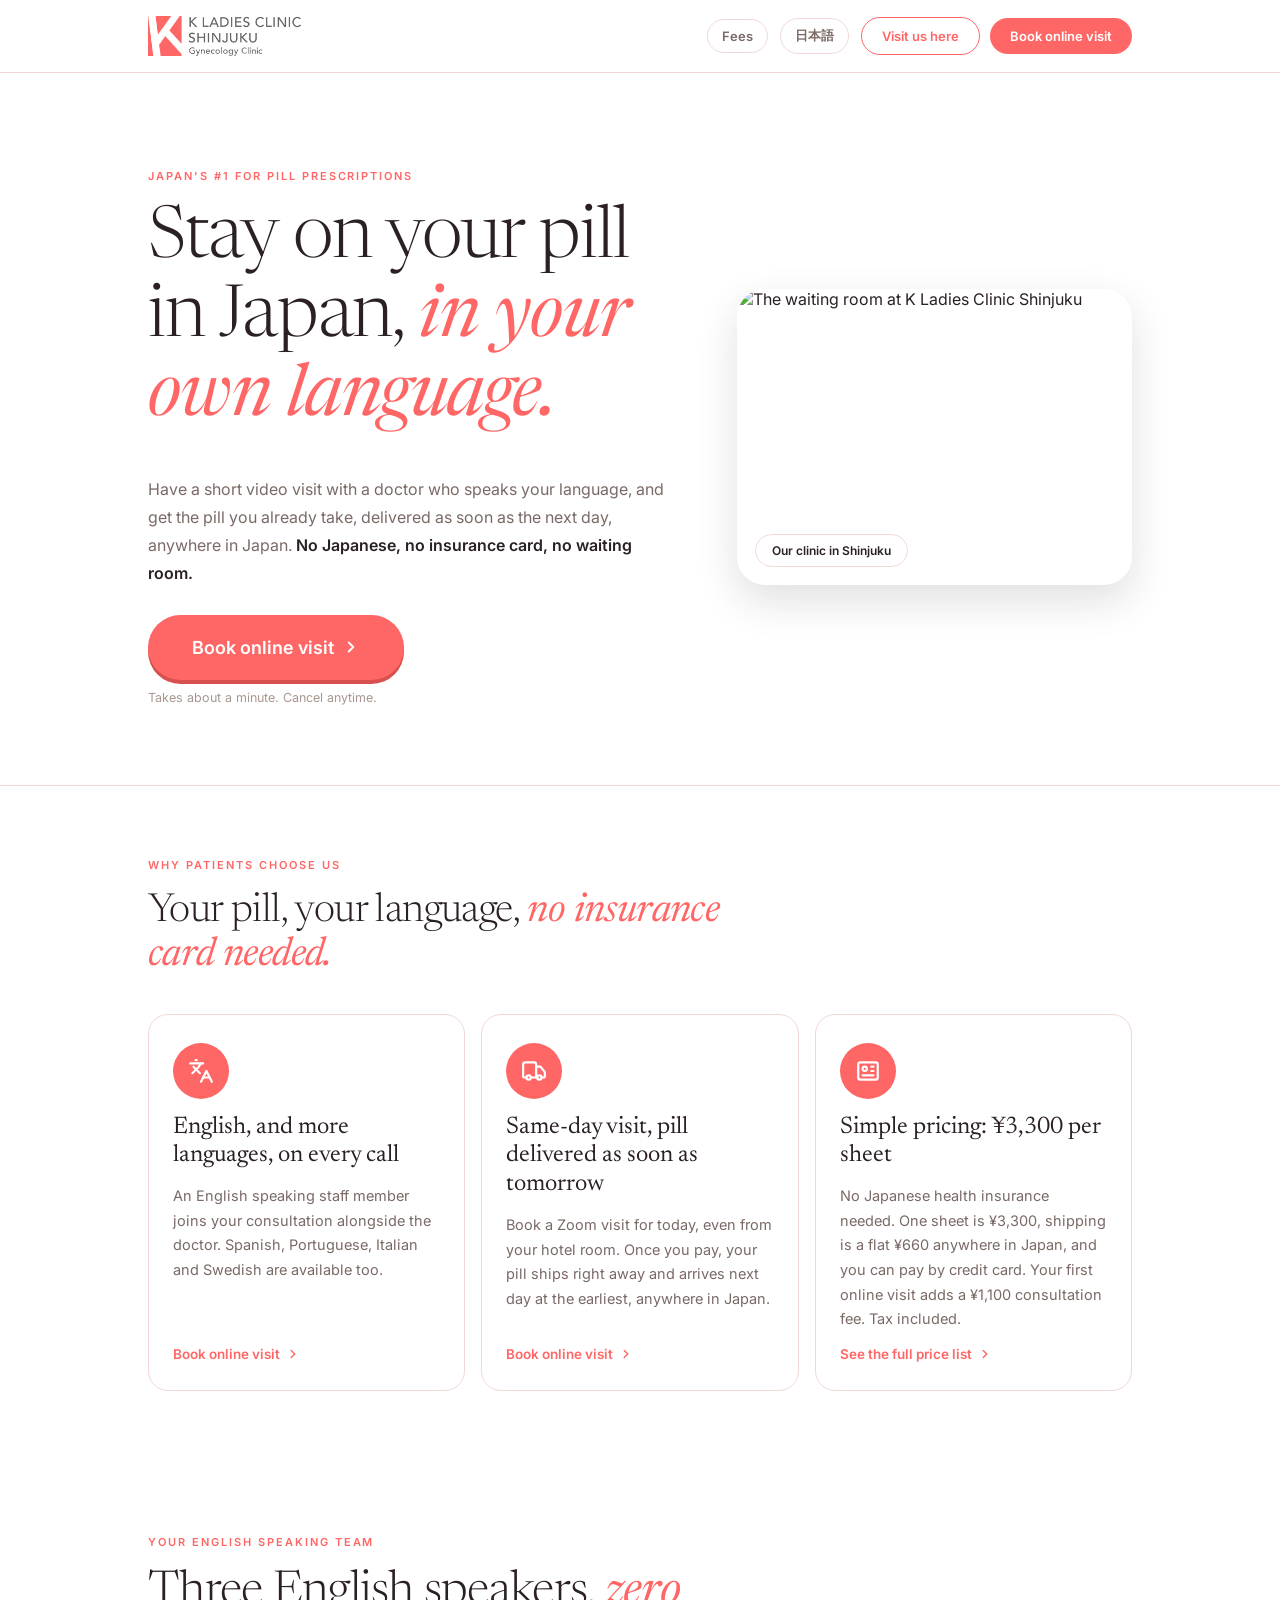
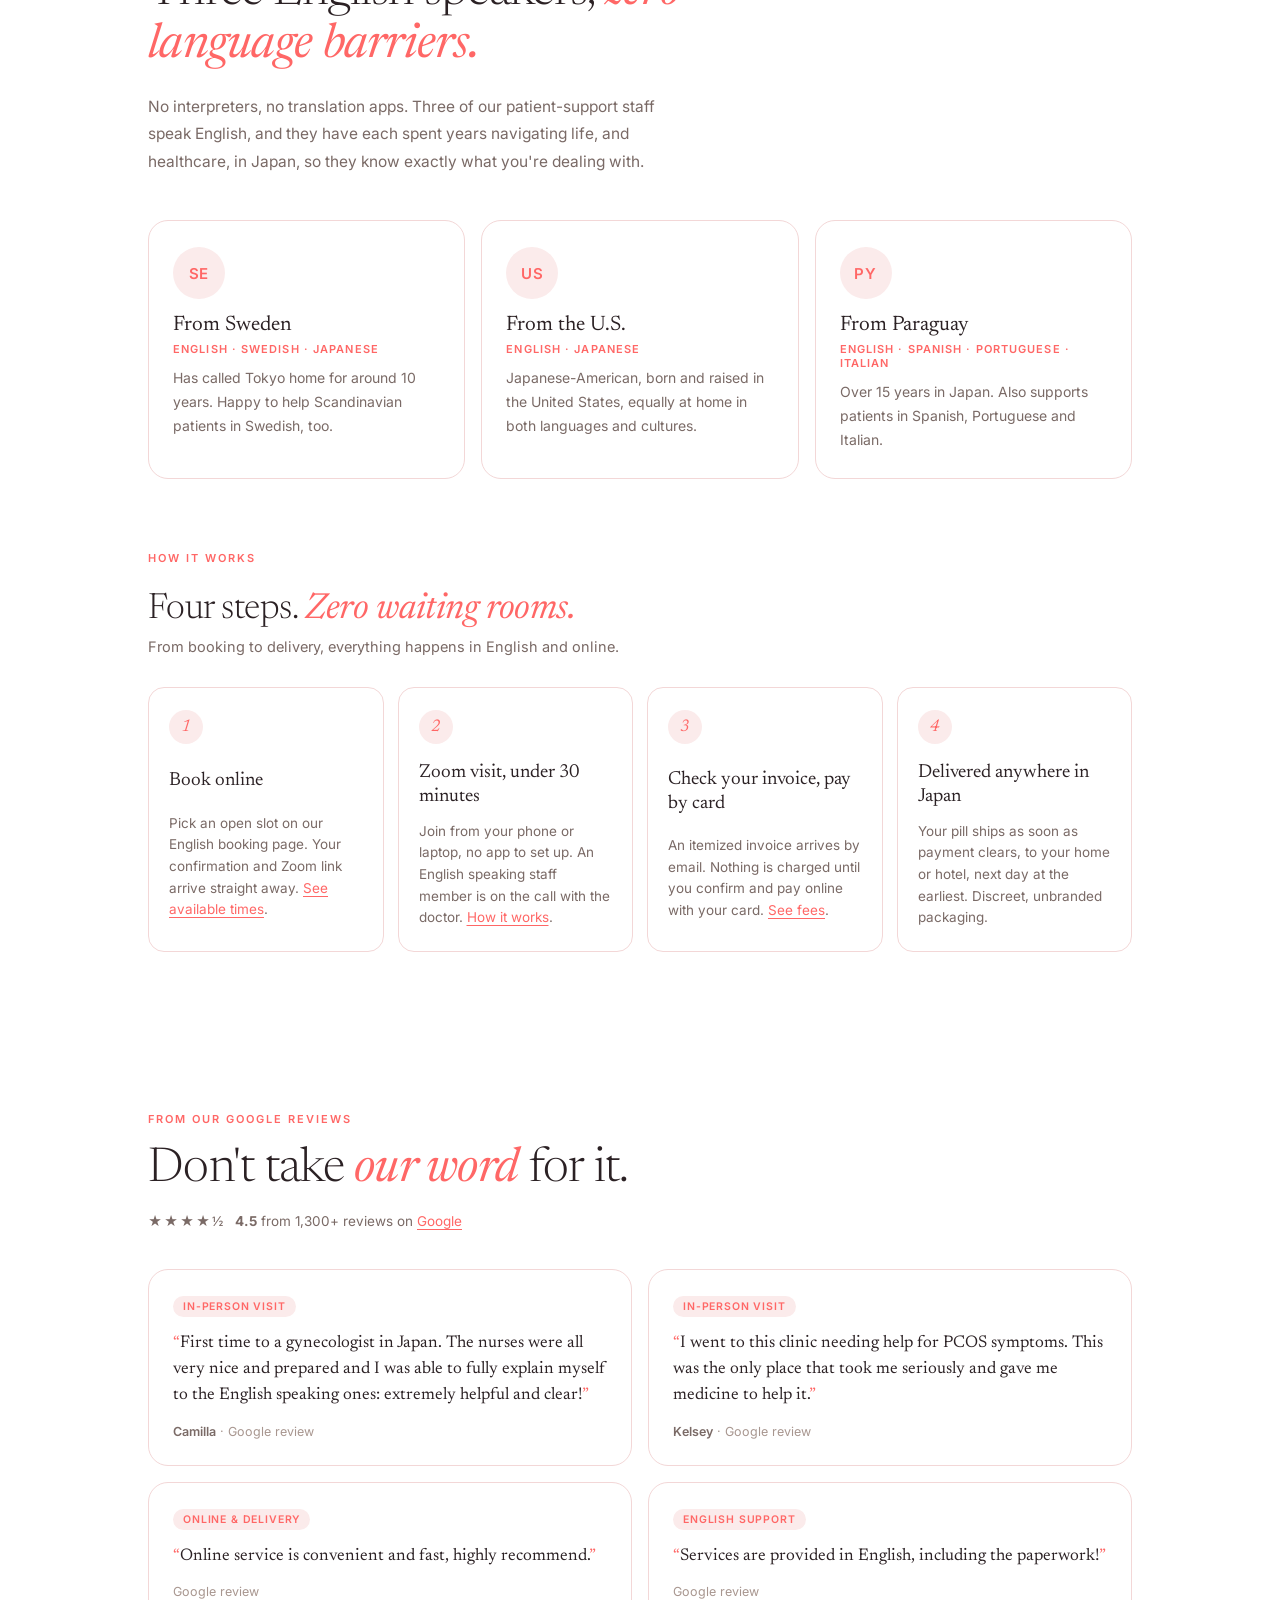
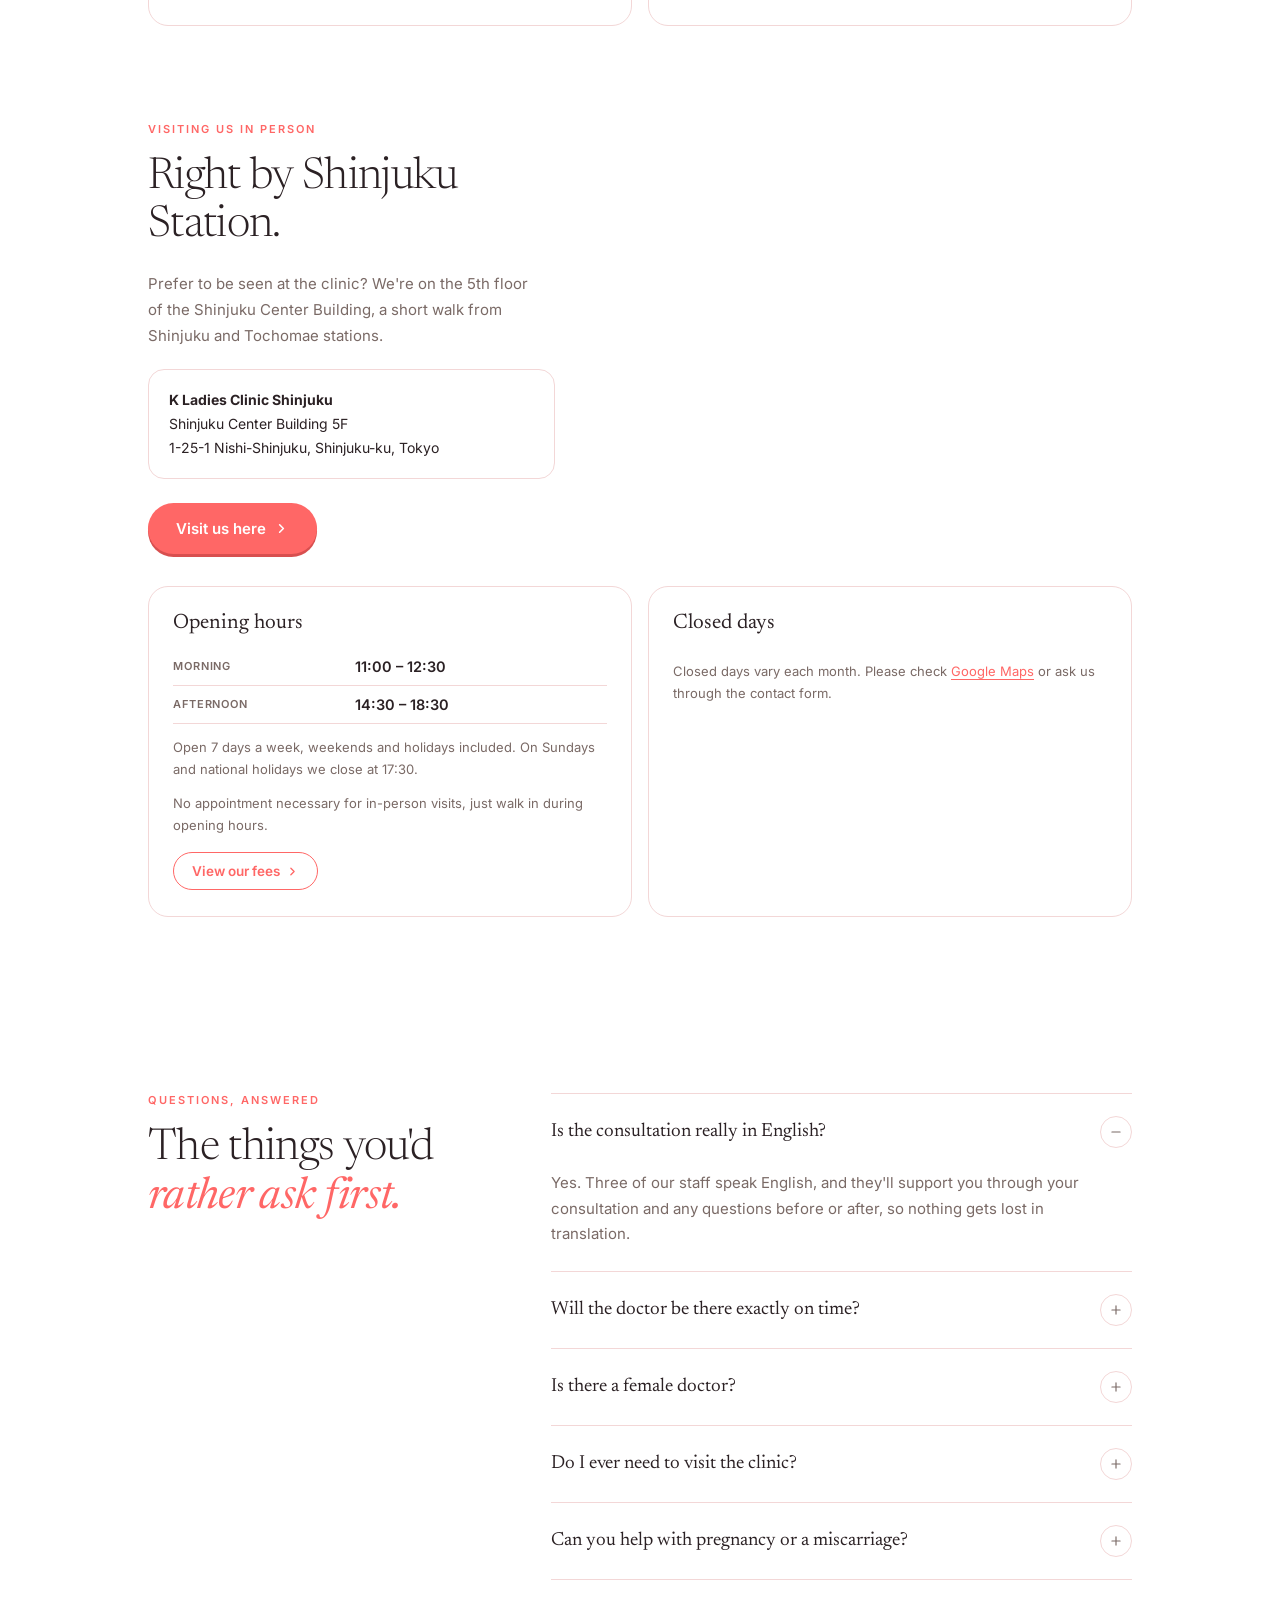
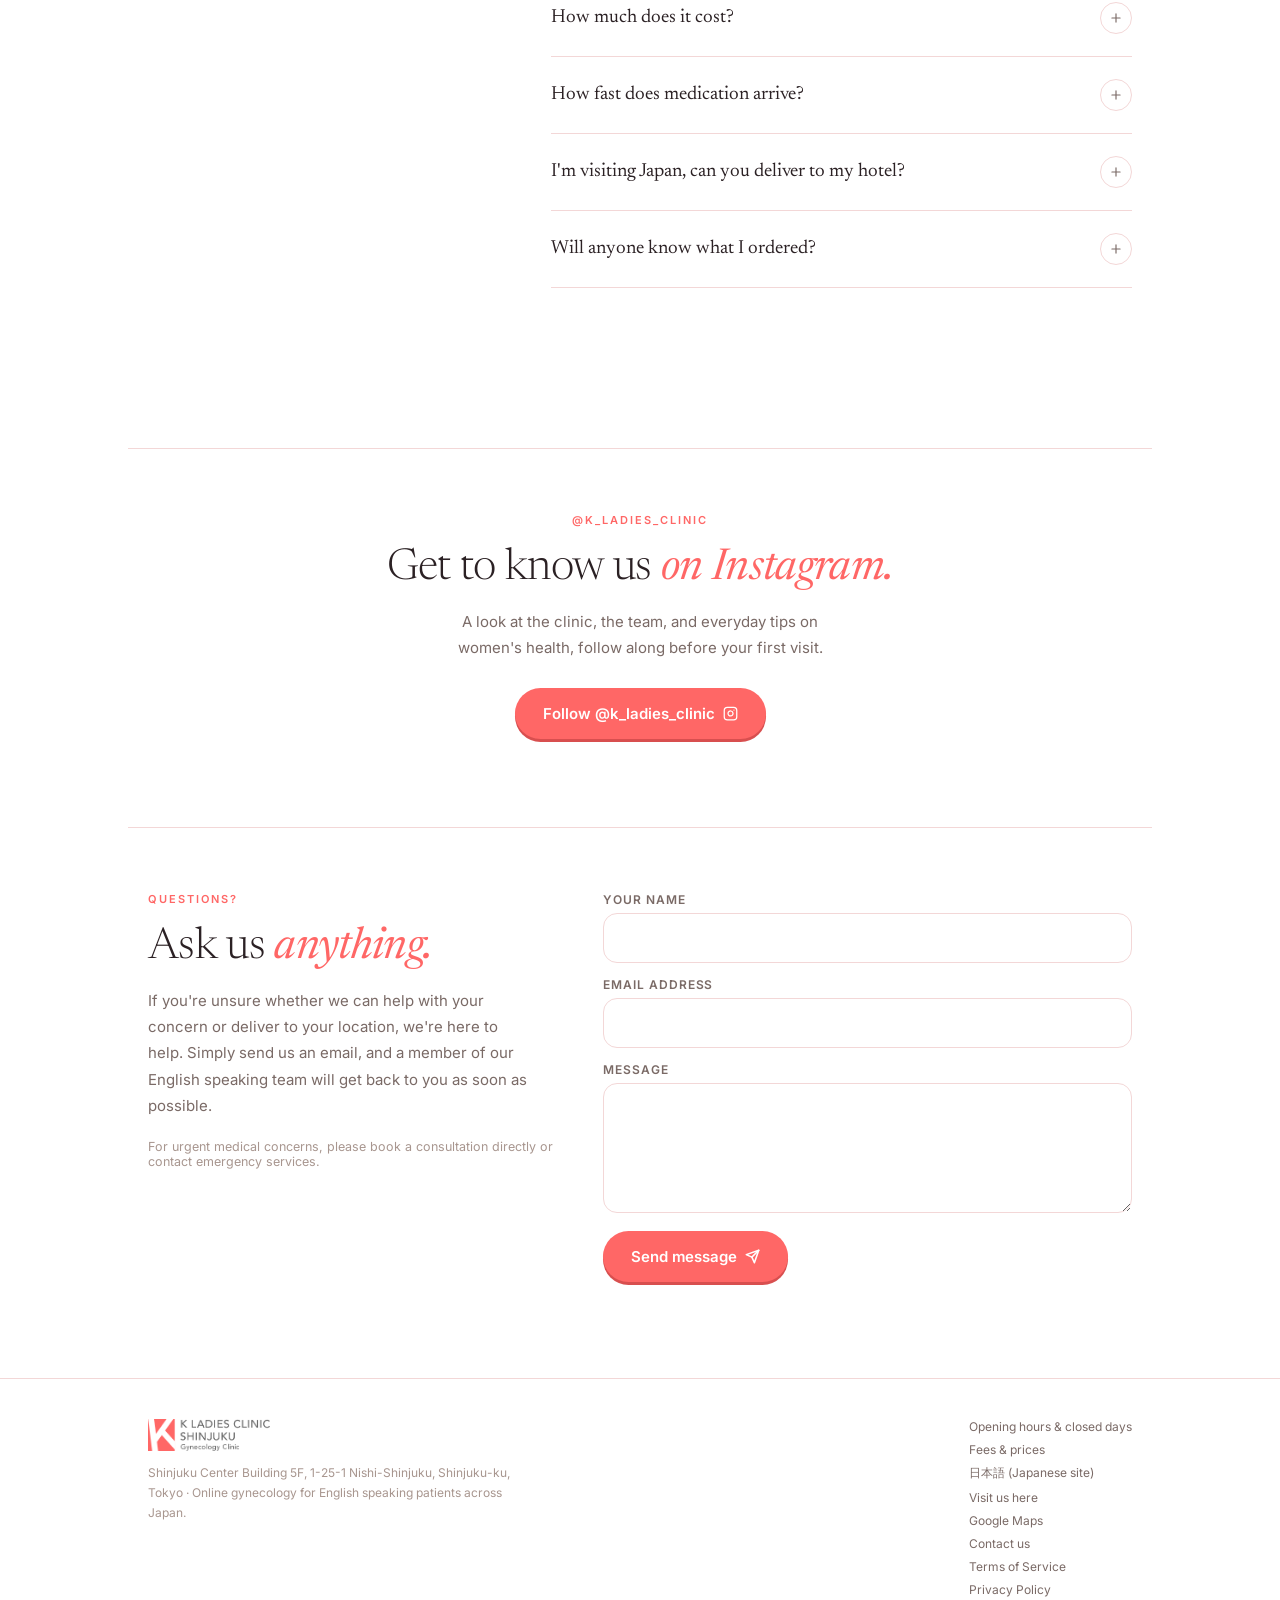
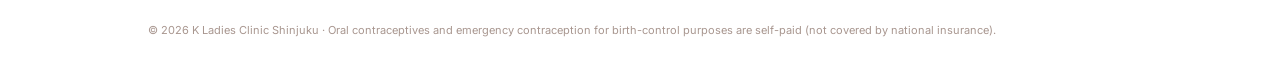
==== commit f3eff3ec: "Rework the English LP per the 2026-09-11 marketing brief Hero: new pill-focused copy, bigger desktop" ====
--- a/index.html
+++ b/index.html
@@ -4,9 +4,9 @@
 <meta charset="UTF-8" />
 <meta name="viewport" content="width=device-width, initial-scale=1.0" />
 <title>K Ladies Clinic Shinjuku, Online Gynecology in English</title>
-<meta name="description" content="See a gynecologist in English, online from anywhere in Japan, or in person at our Shinjuku clinic. Prescriptions delivered in discreet, unbranded packaging to your home or hotel. Residents and travelers welcome." />
+<meta name="description" content="Stay on your pill in Japan, in your own language. A short video visit with a doctor who speaks your language, and the pill you already take delivered anywhere in Japan, next day at the earliest. No Japanese, no insurance card, no waiting room." />
 <meta property="og:title" content="K Ladies Clinic Shinjuku, Online Gynecology in English" />
-<meta property="og:description" content="Book online → video consultation → invoice by email → pay by card → medication by mail to your home or hotel. Women's healthcare in English for residents and travelers, anywhere in Japan." />
+<meta property="og:description" content="Book online → Zoom visit → check your invoice and pay by card → your pill delivered anywhere in Japan, next day at the earliest. No Japanese, no insurance card, no waiting room." />
 <meta property="og:type" content="website" />
 <meta property="og:url" content="https://www.klcs.jp/en/" />
 <link rel="canonical" href="https://www.klcs.jp/en/" />
@@ -96,10 +96,13 @@
   }
   .action-bar a {
     flex: 1; display: flex; align-items: center; justify-content: center; gap: 7px;
-    font-size: 13.5px; font-weight: 600; padding: 14px 8px; border-radius: 999px;
-    white-space: nowrap;
+    font-size: 13px; font-weight: 600; padding: 11px 8px; border-radius: 999px;
+    text-align: center; line-height: 1.2; min-height: 48px;
   }
   .action-bar a svg { width: 15px; height: 15px; flex-shrink: 0; }
+  /* The labels are long ("Visit us here"), so on narrow phones the
+     icons go and the text is allowed to wrap onto two lines. */
+  @media (max-width: 420px) { .action-bar a svg { display: none; } }
   .action-bar .primary { background: var(--accent); color: #FFFFFF; box-shadow: 0 3px 0 #D84F4F; }
   .action-bar .secondary { background: #FFFFFF; color: var(--accent); border: 1.5px solid var(--accent); }
   body { padding-bottom: 76px; }
@@ -109,124 +112,95 @@
   }
 
   /* ---------- hero ---------- */
-  .hero { padding-top: clamp(48px, 8vw, 96px); padding-bottom: 40px; }
+  .hero { padding-top: clamp(48px, 8vw, 96px); padding-bottom: clamp(48px, 7vw, 80px); border-bottom: 1px solid var(--line); }
   .hero-grid { display: grid; grid-template-columns: 1fr; gap: 40px; align-items: center; }
-  .hero h1 { font-size: clamp(40px, 8.5vw, 76px); max-width: 820px; }
+  .hero h1 { font-size: clamp(40px, 8.5vw, 72px); max-width: 860px; }
+  .hero-lower {
+    display: flex; flex-direction: column; gap: 32px; margin-top: 36px;
+  }
+  .hero-lede { font-size: 16px; line-height: 1.75; color: var(--soft); max-width: 520px; }
+  .hero-lede b { color: var(--ink); font-weight: 600; }
+  .hero-cta-wrap { display: flex; flex-direction: column; gap: 10px; align-items: flex-start; flex-shrink: 0; }
+  .hero-cta-note { font-size: 12.5px; color: var(--faint); }
+  /* Clinic photo on the right (the waiting room, same image as the Japanese
+     site). When the explainer video is ready it replaces the <img> here. */
+  .hero-photo-wrap { position: relative; margin: 0; }
   .hero-photo {
-    width: 100%; max-width: 340px; aspect-ratio: 4 / 5; object-fit: cover;
-    border-radius: 999px 999px 24px 24px; display: block; margin: 0 auto;
-  }
-  .hero-photo-wrap { position: relative; width: fit-content; margin: 0 auto; }
-  .hero-photo-sub {
-    position: absolute; bottom: -20px; left: -14px;
-    width: 46%; aspect-ratio: 4 / 3; object-fit: cover;
-    border-radius: 18px; border: 4px solid var(--paper);
-    box-shadow: 0 8px 28px rgba(43,33,36,0.16);
+    display: block; width: 100%; aspect-ratio: 16 / 10; object-fit: cover; object-position: 60% center;
+    border-radius: 28px; box-shadow: 0 16px 40px rgba(43,33,36,0.14);
   }
   .hero-photo-badge {
-    position: absolute; top: 14%; right: -10px;
-    background: rgba(255,255,255,0.94); backdrop-filter: blur(6px);
+    position: absolute; left: 18px; bottom: 18px;
+    background: rgba(255,255,255,0.94); backdrop-filter: blur(6px); -webkit-backdrop-filter: blur(6px);
     border: 1px solid var(--line); border-radius: 999px;
     padding: 8px 16px; font-size: 12px; font-weight: 600; color: var(--ink);
-    white-space: nowrap; display: flex; align-items: center; gap: 6px;
-  }
-  .hero-photo-badge i {
-    width: 7px; height: 7px; border-radius: 50%; background: #3EBD6E; display: inline-block;
+    white-space: nowrap;
+  }
+  @media (min-width: 640px) {
+    .hero-lower { flex-direction: row; flex-wrap: wrap; align-items: flex-end; justify-content: space-between; gap: 28px 40px; }
+    /* The desktop CTA is the one thing the page has to sell, so it is deliberately
+       bigger than every other button on the site. */
+    .hero .btn { font-size: 18px; padding: 22px 44px; box-shadow: 0 4px 0 #D84F4F; }
+    .hero .btn svg { width: 18px; height: 18px; }
   }
   @media (min-width: 820px) {
-    .hero-grid { grid-template-columns: 1.5fr 1fr; gap: 48px; }
-    .hero-photo { max-width: 380px; }
-  }
-  .hero-lower {
-    display: flex; flex-direction: column; gap: 32px; margin-top: 36px;
-  }
-  .hero-lede { font-size: 16px; line-height: 1.75; color: var(--soft); max-width: 440px; }
-  .hero-scroll-hint {
-    display: flex; align-items: center; gap: 8px; margin-top: 56px;
-    color: var(--faint); font-size: 12px;
-  }
-  @media (min-width: 640px) {
-    .hero-lower { flex-direction: row; align-items: flex-end; justify-content: space-between; }
-  }
-
-  /* ---------- ticker ---------- */
-  .ticker {
-    border-top: 1px solid var(--line); border-bottom: 1px solid var(--line);
-    overflow: hidden; padding: 14px 0;
-  }
-  .ticker-track {
-    display: flex; align-items: center; gap: 32px; width: max-content;
-    animation: ticker 36s linear infinite;
-  }
-  .ticker-item { display: flex; align-items: center; gap: 32px; flex-shrink: 0; }
-  .ticker-item span {
-    font-family: var(--serif); font-style: italic; font-size: 15px;
-    color: var(--soft); white-space: nowrap;
-  }
-  .ticker-item i { width: 4px; height: 4px; border-radius: 50%; background: var(--accent); }
-  @keyframes ticker { from { transform: translateX(0); } to { transform: translateX(-50%); } }
-
-  /* ---------- flow ---------- */
-  .flow { padding-top: 80px; padding-bottom: 80px; }
-  .flow h2 { font-size: clamp(30px, 5.5vw, 48px); max-width: 560px; margin-bottom: 56px; }
+    .hero-grid { grid-template-columns: 1.35fr 1fr; gap: 56px; }
+    .hero-photo { aspect-ratio: 4 / 3; }
+  }
+
+  /* ---------- why (three reasons) ---------- */
+  .why { padding-top: 72px; padding-bottom: 72px; }
+  .why h2 { font-size: clamp(28px, 5vw, 40px); max-width: 620px; margin-bottom: 36px; }
+  .why-grid { display: grid; grid-template-columns: 1fr; gap: 16px; }
+  .why-card {
+    display: flex; flex-direction: column; gap: 14px;
+    background: #FFFFFF; border: 1px solid var(--line); border-radius: 20px;
+    padding: 28px 24px; transition: border-color .2s ease, transform .2s ease;
+  }
+  .why-card:hover { border-color: var(--accent); transform: translateY(-2px); }
+  .why-icon {
+    width: 56px; height: 56px; border-radius: 50%; background: var(--accent); color: #FFFFFF;
+    display: flex; align-items: center; justify-content: center; flex-shrink: 0;
+  }
+  .why-icon svg { width: 26px; height: 26px; }
+  .why-card h3 { font-family: var(--serif); font-size: 24px; font-weight: 400; line-height: 1.2; }
+  .why-card p { font-size: 14.5px; line-height: 1.7; color: var(--soft); flex: 1; }
+  .why-link {
+    display: inline-flex; align-items: center; gap: 6px;
+    font-size: 13.5px; font-weight: 600; color: var(--accent);
+  }
+  .why-link svg { width: 14px; height: 14px; }
+  @media (min-width: 700px) { .why-grid { grid-template-columns: repeat(3, 1fr); } }
+
+  /* ---------- flow (compact four steps) ---------- */
+  .flow { padding-top: 64px; padding-bottom: 72px; }
+  .flow-head { display: flex; flex-direction: column; gap: 8px; margin-bottom: 32px; }
+  .flow h2 { font-size: clamp(26px, 4.5vw, 36px); max-width: 560px; }
+  .flow-lede { font-size: 14.5px; color: var(--soft); }
+  .steps { display: grid; grid-template-columns: 1fr; gap: 12px; }
   .step {
-    display: grid; grid-template-columns: auto 1fr; gap: 8px 32px;
-    align-items: start; border-top: 1px solid var(--line);
-    padding: 32px 0;
-  }
-  .step-art { grid-column: 1 / -1; margin-top: 16px; justify-self: center; }
-  .step-art svg { display: block; width: 116px; height: auto; color: var(--ink); }
+    display: grid; grid-template-columns: auto 1fr; gap: 4px 14px; align-items: start;
+    border: 1px solid var(--line); border-radius: 16px; padding: 18px 18px 18px 16px;
+    background: #FFFFFF;
+  }
   .step-num {
-    font-family: var(--serif); font-weight: 300; font-style: italic;
-    font-size: clamp(52px, 10vw, 96px); line-height: 0.9;
-    color: var(--line); -webkit-text-stroke: 1px var(--faint); min-width: 1.6em;
-  }
-  .step-num.accent { color: var(--accent); -webkit-text-stroke: 0; }
-  .step-body { max-width: 520px; padding-top: 6px; }
-  .step-title { display: flex; align-items: center; gap: 12px; margin-bottom: 12px; }
-  .step-title svg { width: 18px; height: 18px; color: var(--accent); flex-shrink: 0; }
-  .step-title h3 { font-family: var(--serif); font-size: clamp(22px, 4vw, 28px); font-weight: 400; }
-  .step-body p { font-size: 15px; line-height: 1.75; color: var(--soft); }
-  .flow-end { border-top: 1px solid var(--line); }
-  @media (min-width: 768px) { .step { padding: 48px 0; } .step-art svg { width: 150px; } }
+    grid-row: 1 / span 2;
+    width: 34px; height: 34px; border-radius: 50%;
+    background: #FBEBEB; color: var(--accent);
+    font-family: var(--serif); font-style: italic; font-size: 17px;
+    display: flex; align-items: center; justify-content: center;
+  }
+  .step h3 { font-family: var(--serif); font-size: 19px; font-weight: 400; line-height: 1.25; padding-top: 5px; }
+  .step p { font-size: 13.5px; line-height: 1.6; color: var(--soft); }
+  @media (min-width: 640px) { .steps { grid-template-columns: repeat(2, 1fr); } }
   @media (min-width: 900px) {
-    .step { grid-template-columns: auto 1fr 200px; align-items: center; }
-    .step-art { grid-column: 3; grid-row: 1; margin-top: 0; justify-self: end; }
-    .step-art svg { width: 180px; }
-  }
-
-  /* ---------- about (dark) ---------- */
-  .about { background: var(--ink); color: var(--paper); }
-  .about-inner { padding-top: 88px; padding-bottom: 88px; }
-  .about .eyebrow { color: var(--accent-light); }
-  .about h2 { font-size: clamp(30px, 5.5vw, 48px); max-width: 640px; }
-  .about h2 em { color: var(--accent-light); }
-  .about-lede { font-size: 15.5px; line-height: 1.8; color: #C9BCB6; max-width: 540px; margin-top: 24px; }
-  /* second paragraph sits closer, so the two read as one block under the heading */
-  .about-lede + .about-lede { margin-top: 14px; }
-  .about-site-link {
-    display: inline-flex; align-items: center; gap: 8px; margin-top: 28px;
-    font-size: 14px; font-weight: 600; color: var(--paper);
-    border: 1.5px solid #5A4C4E; border-radius: 999px; padding: 13px 24px;
-    transition: border-color .2s ease;
-  }
-  .about-site-link:hover { border-color: var(--accent-light); }
-  .about-site-link svg { width: 14px; height: 14px; color: var(--accent-light); }
-  .about-grid {
-    display: grid; grid-template-columns: 1fr; gap: 1px;
-    background: #4A3E40; margin-top: 64px;
-  }
-  .about-card { background: var(--ink); padding: 28px 0; }
-  .about-card svg { width: 20px; height: 20px; color: var(--accent-light); }
-  .about-card h3 { font-family: var(--serif); font-size: 20px; font-weight: 400; margin: 14px 0 8px; }
-  .about-card p { font-size: 13.5px; line-height: 1.7; color: var(--faint); }
-  @media (min-width: 640px) {
-    .about-grid { grid-template-columns: repeat(3, 1fr); }
-    .about-card { padding-right: 24px; }
+    .steps { grid-template-columns: repeat(4, 1fr); gap: 14px; }
+    .step { grid-template-columns: 1fr; gap: 12px; padding: 22px 20px; }
+    .step-num { grid-row: auto; }
   }
 
   /* ---------- team ---------- */
-  .team { padding-top: 88px; padding-bottom: 8px; }
+  .team { padding-top: 72px; padding-bottom: 8px; }
   .team h2 { font-size: clamp(30px, 5.5vw, 48px); max-width: 620px; }
   .team-lede { font-size: 15.5px; line-height: 1.8; color: var(--soft); max-width: 540px; margin-top: 20px; }
   .team-grid { display: grid; grid-template-columns: 1fr; gap: 16px; margin-top: 44px; }
@@ -316,28 +290,11 @@
   .faq-a p { font-size: 15px; line-height: 1.7; color: var(--soft); padding-bottom: 24px; max-width: 560px; }
   @media (min-width: 768px) { .faq-grid { grid-template-columns: 1fr 1.6fr; } }
 
-  /* ---------- final cta ---------- */
-  .final { padding-bottom: 96px; }
-  .final-inner {
-    border-top: 1px solid var(--accent); padding-top: 48px;
-    display: flex; flex-direction: column; gap: 32px;
-  }
-  .final h2 { font-size: clamp(36px, 7vw, 64px); max-width: 520px; }
-  .final-cta { display: flex; flex-direction: column; align-items: flex-start; gap: 12px; flex-shrink: 0; }
-  .final-note { font-size: 12.5px; color: var(--faint); }
   .inline-link { color: var(--accent); text-decoration: underline; text-underline-offset: 3px; }
   .inline-link:hover { opacity: .75; }
-  .avatar-row { display: flex; align-items: center; gap: 12px; margin-bottom: 28px; }
-  .avatars { display: flex; }
-  .avatars img {
-    width: 44px; height: 44px; border-radius: 50%; object-fit: cover;
-    border: 2.5px solid var(--paper); display: block;
-  }
-  .avatars img + img { margin-left: -12px; }
-  .avatar-row span { font-size: 13px; color: var(--soft); }
 
   /* ---------- access / map ---------- */
-  .access { padding-bottom: 88px; }
+  .access { padding-top: 88px; padding-bottom: 88px; }
   .access-grid { display: grid; grid-template-columns: 1fr; gap: 32px; }
   .access h2 { font-size: clamp(30px, 5.5vw, 44px); margin-bottom: 20px; }
   .access-info p { font-size: 15px; line-height: 1.75; color: var(--soft); max-width: 380px; }
@@ -386,9 +343,6 @@
   }
   .hours-fees-link:hover { opacity: .75; }
   @media (min-width: 700px) { .hours-grid { grid-template-columns: 1fr 1fr; } }
-  @media (min-width: 768px) {
-    .final-inner { flex-direction: row; align-items: flex-end; justify-content: space-between; }
-  }
 
   /* ---------- footer ---------- */
   footer { border-top: 1px solid var(--line); }
@@ -444,7 +398,6 @@
   .reveal.visible { opacity: 1; transform: none; }
 
   @media (prefers-reduced-motion: reduce) {
-    .ticker-track { animation: none; }
     .reveal { opacity: 1; transform: none; transition: none; }
     html { scroll-behavior: auto; }
   }
@@ -477,8 +430,8 @@
       <a class="header-lang" href="fees.html">Fees</a>
       <a class="header-lang" href="https://www.klcs.jp/" title="Japanese site">日本語</a>
       <div class="header-actions">
-        <a class="header-cta secondary" data-visit href="#" target="_blank" rel="noopener">In-person visit</a>
-        <a class="header-cta" data-cta href="#">Online consultation</a>
+        <a class="header-cta secondary" data-visit href="#" target="_blank" rel="noopener">Visit us here</a>
+        <a class="header-cta" data-cta href="#">Book online visit</a>
       </div>
     </div>
   </div>
@@ -488,224 +441,82 @@
 <section class="hero">
   <div class="wrap hero-grid">
     <div>
-      <div class="eyebrow">Women's health &middot; Tokyo &middot; Online or in person</div>
-      <h1 class="display">Women's healthcare in Japan <em>without the language barrier.</em></h1>
+      <div class="eyebrow">Japan's #1 for pill prescriptions</div>
+      <h1 class="display">Stay on your pill in Japan, <em>in your own language.</em></h1>
       <div class="hero-lower">
         <p class="hero-lede">
-          Consult a doctor over video, and your medication is delivered anywhere in
-          Japan, your home, your hotel, wherever you're staying. Prefer face-to-face?
-          You're always welcome at our clinic in Shinjuku.
+          Have a short video visit with a doctor who speaks your language, and get the
+          pill you already take, delivered as soon as the next day, anywhere in Japan.
+          <b>No Japanese, no insurance card, no waiting room.</b>
         </p>
-        <a class="btn" data-cta href="#">
-          Book your visit
-          <svg viewBox="0 0 24 24" fill="none" stroke="currentColor" stroke-width="2.5" stroke-linecap="round" stroke-linejoin="round"><path d="m9 18 6-6-6-6"/></svg>
-        </a>
-      </div>
-      <div class="hero-scroll-hint">
-        <svg width="13" height="13" viewBox="0 0 24 24" fill="none" stroke="currentColor" stroke-width="2" stroke-linecap="round" stroke-linejoin="round"><path d="M12 5v14"/><path d="m19 12-7 7-7-7"/></svg>
-        How it works
-      </div>
-    </div>
-    <div class="hero-photo-wrap">
+        <div class="hero-cta-wrap">
+          <a class="btn" data-cta href="#">
+            Book online visit
+            <svg viewBox="0 0 24 24" fill="none" stroke="currentColor" stroke-width="2.5" stroke-linecap="round" stroke-linejoin="round"><path d="m9 18 6-6-6-6"/></svg>
+          </a>
+          <span class="hero-cta-note">Takes about a minute. Cancel anytime.</span>
+        </div>
+      </div>
+    </div>
+    <!-- The clinic's own waiting room, served from the Japanese site so nothing
+         new has to be added to the WP sync list. The stock photos that used to
+         sit here were removed on 2026-09-11 (they showed people who are not our
+         doctors). TODO (marketing): replace the <img> with the explainer video
+         once it is ready. -->
+    <figure class="hero-photo-wrap">
       <img
         class="hero-photo"
-        src="https://images.unsplash.com/photo-1494790108377-be9c29b29330?q=80&w=760&auto=format&fit=crop"
-        alt="A smiling woman"
+        src="https://www.klcs.jp/wp-content/themes/klcs/assets/images/index-kv01.jpg"
+        alt="The waiting room at K Ladies Clinic Shinjuku"
         loading="eager"
       />
-      <img
-        class="hero-photo-sub"
-        src="https://images.pexels.com/photos/4254149/pexels-photo-4254149.jpeg?auto=compress&cs=tinysrgb&w=600"
-        alt="A woman smiling during a video call on her phone"
-        loading="eager"
-      />
-      <div class="hero-photo-badge"><i></i>Doctors online today</div>
-    </div>
+      <figcaption class="hero-photo-badge">Our clinic in Shinjuku</figcaption>
+    </figure>
   </div>
 </section>
 
-<!-- ================= Ticker ================= -->
-<div class="ticker" aria-hidden="true">
-  <div class="ticker-track" id="ticker-track"></div>
-</div>
-
-<!-- ================= Flow ================= -->
-<section class="flow">
+<!-- ================= Why us (three reasons) ================= -->
+<section class="why">
   <div class="wrap">
     <div class="reveal">
-      <div class="eyebrow">How it works</div>
-      <h2 class="display">Five steps. Zero waiting rooms.</h2>
-    </div>
-
-    <div class="step reveal">
-      <div class="step-num accent">01</div>
-      <div class="step-body">
-        <div class="step-title">
-          <svg viewBox="0 0 24 24" fill="none" stroke="currentColor" stroke-width="1.8" stroke-linecap="round" stroke-linejoin="round"><rect x="3" y="4" width="18" height="18" rx="2"/><path d="M16 2v4M8 2v4M3 10h18"/></svg>
-          <h3>Book online</h3>
+      <div class="eyebrow">Why patients choose us</div>
+      <h2 class="display">Your pill, your language, <em>no insurance card needed.</em></h2>
+    </div>
+    <div class="why-grid">
+      <a class="why-card reveal" data-cta href="#">
+        <div class="why-icon" aria-hidden="true">
+          <svg viewBox="0 0 24 24" fill="none" stroke="currentColor" stroke-width="2" stroke-linecap="round" stroke-linejoin="round"><path d="m5 8 6 6"/><path d="m4 14 6-6 2-3"/><path d="M2 5h12"/><path d="M7 2h1"/><path d="m22 22-5-10-5 10"/><path d="M14 18h6"/></svg>
         </div>
-        <p>Pick any open slot on our English booking page, it takes about a minute.
-        Your confirmation email and Zoom link arrive straight away.
-        <a class="inline-link" href="book.html">See available times</a>.</p>
-      </div>
-      <div class="step-art" aria-hidden="true">
-        <svg viewBox="0 0 160 140" fill="none">
-          <rect x="46" y="14" width="68" height="112" rx="11" stroke="currentColor" stroke-width="1.6"/>
-          <path d="M70 21h20" stroke="currentColor" stroke-width="1.6" stroke-linecap="round" opacity=".45"/>
-          <rect x="54" y="32" width="52" height="78" rx="4" stroke="currentColor" stroke-width="1.1" opacity=".45"/>
-          <path d="M54 46h52" stroke="currentColor" stroke-width="1.1" opacity=".45"/>
-          <g fill="currentColor" opacity=".3">
-            <rect x="60" y="54" width="11" height="9" rx="2"/>
-            <rect x="75" y="54" width="11" height="9" rx="2"/>
-            <rect x="89" y="54" width="11" height="9" rx="2"/>
-            <rect x="60" y="69" width="11" height="9" rx="2"/>
-            <rect x="89" y="69" width="11" height="9" rx="2"/>
-            <rect x="60" y="84" width="11" height="9" rx="2"/>
-            <rect x="75" y="84" width="11" height="9" rx="2"/>
-          </g>
-          <rect x="75" y="69" width="11" height="9" rx="2" fill="var(--accent)"/>
-          <rect x="70.5" y="64.5" width="20" height="18" rx="6" stroke="var(--accent)" stroke-width="1.6"/>
-        </svg>
-      </div>
-    </div>
-
-    <div class="step reveal">
-      <div class="step-num">02</div>
-      <div class="step-body">
-        <div class="step-title">
-          <svg viewBox="0 0 24 24" fill="none" stroke="currentColor" stroke-width="1.8" stroke-linecap="round" stroke-linejoin="round"><path d="m16 13 5.223 3.482a.5.5 0 0 0 .777-.416V7.87a.5.5 0 0 0-.752-.432L16 10.5"/><rect x="2" y="6" width="14" height="12" rx="2"/></svg>
-          <h3>Meet the doctor on Zoom</h3>
+        <h3>English, and more languages, on every call</h3>
+        <p>An English speaking staff member joins your consultation alongside the doctor.
+        Spanish, Portuguese, Italian and Swedish are available too.</p>
+        <span class="why-link">Book online visit
+          <svg viewBox="0 0 24 24" fill="none" stroke="currentColor" stroke-width="2.5" stroke-linecap="round" stroke-linejoin="round"><path d="m9 18 6-6-6-6"/></svg>
+        </span>
+      </a>
+      <a class="why-card reveal" data-cta href="#">
+        <div class="why-icon" aria-hidden="true">
+          <svg viewBox="0 0 24 24" fill="none" stroke="currentColor" stroke-width="2" stroke-linecap="round" stroke-linejoin="round"><path d="M14 18V6a2 2 0 0 0-2-2H4a2 2 0 0 0-2 2v11a1 1 0 0 0 1 1h2"/><path d="M15 18H9"/><path d="M19 18h2a1 1 0 0 0 1-1v-3.65a1 1 0 0 0-.22-.62l-3.48-4.35A1 1 0 0 0 17.52 8H14"/><circle cx="17" cy="18" r="2"/><circle cx="7" cy="18" r="2"/></svg>
         </div>
-        <p>Join from your phone or laptop, no account, no app to set up, just click the
-        link. An English speaking staff member is on the call alongside the doctor.
-        <a class="inline-link" href="zoom.html">See how a Zoom visit works</a>.</p>
-      </div>
-      <div class="step-art" aria-hidden="true">
-        <svg viewBox="0 0 160 140" fill="none">
-          <rect x="22" y="26" width="116" height="76" rx="7" stroke="currentColor" stroke-width="1.6"/>
-          <path d="M50 116h60" stroke="currentColor" stroke-width="1.6" stroke-linecap="round"/>
-          <path d="M74 102v14M86 102v14" stroke="currentColor" stroke-width="1.4" opacity=".5"/>
-          <circle cx="70" cy="53" r="11" stroke="currentColor" stroke-width="1.6"/>
-          <path d="M52 88c0-10 8-18 18-18s18 8 18 18" stroke="currentColor" stroke-width="1.6" stroke-linecap="round"/>
-          <path d="M70 78v10M65 83h10" stroke="var(--accent)" stroke-width="1.8" stroke-linecap="round"/>
-          <rect x="102" y="66" width="28" height="26" rx="4" stroke="currentColor" stroke-width="1.1" opacity=".45"/>
-          <circle cx="116" cy="76" r="4.5" stroke="currentColor" stroke-width="1.1" opacity=".45"/>
-          <path d="M108 90c0-4.5 3.6-7 8-7s8 2.5 8 7" stroke="currentColor" stroke-width="1.1" opacity=".45"/>
-        </svg>
-      </div>
-    </div>
-
-    <div class="step reveal">
-      <div class="step-num">03</div>
-      <div class="step-body">
-        <div class="step-title">
-          <svg viewBox="0 0 24 24" fill="none" stroke="currentColor" stroke-width="1.8" stroke-linecap="round" stroke-linejoin="round"><rect x="2" y="4" width="20" height="16" rx="2"/><path d="m2 7 8.97 5.7a1.94 1.94 0 0 0 2.06 0L22 7"/></svg>
-          <h3>Your invoice arrives by email</h3>
+        <h3>Same-day visit, pill delivered as soon as tomorrow</h3>
+        <p>Book a Zoom visit for today, even from your hotel room. Once you pay, your
+        pill ships right away and arrives next day at the earliest, anywhere in Japan.</p>
+        <span class="why-link">Book online visit
+          <svg viewBox="0 0 24 24" fill="none" stroke="currentColor" stroke-width="2.5" stroke-linecap="round" stroke-linejoin="round"><path d="m9 18 6-6-6-6"/></svg>
+        </span>
+      </a>
+      <a class="why-card reveal" href="fees.html">
+        <div class="why-icon" aria-hidden="true">
+          <svg viewBox="0 0 24 24" fill="none" stroke="currentColor" stroke-width="2" stroke-linecap="round" stroke-linejoin="round"><rect x="3" y="4" width="18" height="16" rx="2"/><circle cx="9" cy="10" r="2"/><path d="M15 8h2"/><path d="M15 12h2"/><path d="M7 16h10"/></svg>
         </div>
-        <p>After the consultation we send you an invoice by email through Square, our
-        payment provider. It lists exactly what you're being charged for, nothing is
-        charged from your card before your confirmation. You can check all prices on our
-        <a class="inline-link" href="fees.html">fees page</a>.</p>
-      </div>
-      <div class="step-art" aria-hidden="true">
-        <svg viewBox="0 0 160 140" fill="none">
-          <rect x="52" y="12" width="56" height="62" rx="4" fill="var(--paper)" stroke="currentColor" stroke-width="1.6"/>
-          <path d="M62 30h26M62 42h36" stroke="currentColor" stroke-width="1.4" stroke-linecap="round" opacity=".45"/>
-          <path d="M62 54h24" stroke="var(--accent)" stroke-width="2.4" stroke-linecap="round"/>
-          <path d="M24 62h112v54a6 6 0 0 1-6 6H30a6 6 0 0 1-6-6z" fill="var(--paper)" stroke="currentColor" stroke-width="1.6" stroke-linejoin="round"/>
-          <path d="m24 64 50 33a11 11 0 0 0 12 0l50-33" stroke="currentColor" stroke-width="1.6" stroke-linejoin="round"/>
-        </svg>
-      </div>
-    </div>
-
-    <div class="step reveal">
-      <div class="step-num">04</div>
-      <div class="step-body">
-        <div class="step-title">
-          <svg viewBox="0 0 24 24" fill="none" stroke="currentColor" stroke-width="1.8" stroke-linecap="round" stroke-linejoin="round"><rect x="2" y="5" width="20" height="14" rx="2"/><path d="M2 10h20"/></svg>
-          <h3>Pay by card</h3>
-        </div>
-        <p>Open the invoice and pay online with a credit card. No cash, no bank transfer,
-        no queue at a register, and no Japanese bank account needed.</p>
-      </div>
-      <div class="step-art" aria-hidden="true">
-        <svg viewBox="0 0 160 140" fill="none">
-          <rect x="18" y="34" width="106" height="68" rx="9" stroke="currentColor" stroke-width="1.6"/>
-          <path d="M18 56h106" stroke="currentColor" stroke-width="1.6"/>
-          <g fill="currentColor" opacity=".3">
-            <rect x="30" y="74" width="32" height="7" rx="3.5"/>
-            <rect x="68" y="74" width="20" height="7" rx="3.5"/>
-          </g>
-          <circle cx="116" cy="94" r="20" fill="var(--paper)" stroke="var(--accent)" stroke-width="1.8"/>
-          <path d="m107 94 6 7 14-15" stroke="var(--accent)" stroke-width="2.4" stroke-linecap="round" stroke-linejoin="round"/>
-        </svg>
-      </div>
-    </div>
-
-    <div class="step reveal">
-      <div class="step-num">05</div>
-      <div class="step-body">
-        <div class="step-title">
-          <svg viewBox="0 0 24 24" fill="none" stroke="currentColor" stroke-width="1.8" stroke-linecap="round" stroke-linejoin="round"><path d="M11 21.73a2 2 0 0 0 2 0l7-4A2 2 0 0 0 21 16V8a2 2 0 0 0-1-1.73l-7-4a2 2 0 0 0-2 0l-7 4A2 2 0 0 0 3 8v8a2 2 0 0 0 1 1.73z"/><path d="M12 22V12"/><path d="m3.3 7 8.7 5 8.7-5"/></svg>
-          <h3>Your medication is delivered</h3>
-        </div>
-        <p>As soon as your payment goes through, your prescription is packaged and dispatched
-        as quickly as possible, to your home, your hotel, or wherever you're staying. Delivery
-        times may vary, but we use fast shipping services throughout Japan. Your parcel is
-        treated with care and privacy as a standard policy.</p>
-      </div>
-      <div class="step-art" aria-hidden="true">
-        <svg viewBox="0 0 160 140" fill="none">
-          <rect x="42" y="38" width="94" height="78" rx="5" stroke="currentColor" stroke-width="1.6"/>
-          <path d="M42 64h94" stroke="currentColor" stroke-width="1.6"/>
-          <path d="M89 38v26" stroke="currentColor" stroke-width="1.4" opacity=".4"/>
-          <rect x="72" y="78" width="34" height="24" rx="3" stroke="var(--accent)" stroke-width="1.6"/>
-          <path d="M79 87h20M79 94h12" stroke="var(--accent)" stroke-width="1.5" stroke-linecap="round"/>
-          <path d="M8 56h18M2 77h24M12 98h14" stroke="currentColor" stroke-width="1.6" stroke-linecap="round" opacity=".3"/>
-        </svg>
-      </div>
-    </div>
-
-    <div class="flow-end"></div>
-  </div>
-</section>
-
-<!-- ================= About ================= -->
-<section class="about">
-  <div class="wrap about-inner">
-    <div class="reveal">
-      <div class="eyebrow">The clinic behind the screen</div>
-      <h2 class="display">Our clinic is <em>in Shinjuku</em>, and you're always welcome to visit us.</h2>
-      <p class="about-lede">
-        K Ladies Clinic Shinjuku is a women's health clinic located in central Tokyo,
-        with a team that includes English speaking staff.
-      </p>
-      <p class="about-lede">
-        We built our online service so language is never a barrier to receiving quality
-        healthcare. Whether you're living in Japan or simply visiting, we're here to help
-        you access the care you need with confidence and ease.
-      </p>
-      <a class="about-site-link" href="#hours">
-        See opening hours &amp; closed days
-        <svg viewBox="0 0 24 24" fill="none" stroke="currentColor" stroke-width="2.2" stroke-linecap="round" stroke-linejoin="round"><path d="M12 5v14"/><path d="m19 12-7 7-7-7"/></svg>
+        <h3>Simple pricing: &yen;3,300 per sheet</h3>
+        <p>No Japanese health insurance needed. One sheet is &yen;3,300, shipping is a
+        flat &yen;660 anywhere in Japan, and you can pay by credit card. Your first
+        online visit adds a &yen;1,100 consultation fee. Tax included.</p>
+        <span class="why-link">See the full price list
+          <svg viewBox="0 0 24 24" fill="none" stroke="currentColor" stroke-width="2.5" stroke-linecap="round" stroke-linejoin="round"><path d="m9 18 6-6-6-6"/></svg>
+        </span>
       </a>
-    </div>
-    <div class="about-grid">
-      <div class="about-card reveal">
-        <svg viewBox="0 0 24 24" fill="none" stroke="currentColor" stroke-width="1.6" stroke-linecap="round" stroke-linejoin="round"><circle cx="12" cy="12" r="10"/><path d="M12 2a14.5 14.5 0 0 0 0 20 14.5 14.5 0 0 0 0-20"/><path d="M2 12h20"/></svg>
-        <h3>Care in English</h3>
-        <p>Your consultation and every question along the way, in English.</p>
-      </div>
-      <div class="about-card reveal">
-        <svg viewBox="0 0 24 24" fill="none" stroke="currentColor" stroke-width="1.6" stroke-linecap="round" stroke-linejoin="round"><path d="M16 21v-2a4 4 0 0 0-4-4H6a4 4 0 0 0-4 4v2"/><circle cx="9" cy="7" r="4"/><path d="M22 21v-2a4 4 0 0 0-3-3.87"/><path d="M16 3.13a4 4 0 0 1 0 7.75"/></svg>
-        <h3>English speaking staff</h3>
-        <p>Three of our team members are English speakers, and other languages.</p>
-      </div>
-      <div class="about-card reveal">
-        <svg viewBox="0 0 24 24" fill="none" stroke="currentColor" stroke-width="1.6" stroke-linecap="round" stroke-linejoin="round"><path d="M20 13c0 5-3.5 7.5-7.66 8.95a1 1 0 0 1-.67-.01C7.5 20.5 4 18 4 13V6a1 1 0 0 1 1-1c2 0 4.5-1.2 6.24-2.72a1.17 1.17 0 0 1 1.52 0C14.51 3.81 17 5 19 5a1 1 0 0 1 1 1z"/><path d="m9 12 2 2 4-4"/></svg>
-        <h3>Private by default</h3>
-        <p>Discreet, unbranded packaging, billing under an individual's name, your data stays yours.</p>
-      </div>
     </div>
   </div>
 </section>
@@ -748,6 +559,43 @@
   </div>
 </section>
 
+<!-- ================= Flow (four steps) ================= -->
+<section class="flow">
+  <div class="wrap">
+    <div class="flow-head reveal">
+      <div class="eyebrow">How it works</div>
+      <h2 class="display">Four steps. <em>Zero waiting rooms.</em></h2>
+      <p class="flow-lede">From booking to delivery, everything happens in English and online.</p>
+    </div>
+    <div class="steps">
+      <div class="step reveal">
+        <div class="step-num">1</div>
+        <h3>Book online</h3>
+        <p>Pick an open slot on our English booking page. Your confirmation and Zoom
+        link arrive straight away. <a class="inline-link" href="book.html">See available times</a>.</p>
+      </div>
+      <div class="step reveal">
+        <div class="step-num">2</div>
+        <h3>Zoom visit, under 30 minutes</h3>
+        <p>Join from your phone or laptop, no app to set up. An English speaking staff
+        member is on the call with the doctor. <a class="inline-link" href="zoom.html">How it works</a>.</p>
+      </div>
+      <div class="step reveal">
+        <div class="step-num">3</div>
+        <h3>Check your invoice, pay by card</h3>
+        <p>An itemized invoice arrives by email. Nothing is charged until you confirm
+        and pay online with your card. <a class="inline-link" href="fees.html">See fees</a>.</p>
+      </div>
+      <div class="step reveal">
+        <div class="step-num">4</div>
+        <h3>Delivered anywhere in Japan</h3>
+        <p>Your pill ships as soon as payment clears, to your home or hotel, next day
+        at the earliest. Discreet, unbranded packaging.</p>
+      </div>
+    </div>
+  </div>
+</section>
+
 <!-- ================= Reviews ================= -->
 <section class="reviews">
   <div class="wrap">
@@ -788,6 +636,62 @@
         <p class="review-quote">Services are provided in English, including the
         paperwork!</p>
         <div class="review-meta">Google review</div>
+      </div>
+    </div>
+  </div>
+</section>
+
+<!-- ================= Access / Map ================= -->
+<section class="access" id="access">
+  <div class="wrap access-grid">
+    <div class="access-info reveal">
+      <div class="eyebrow">Visiting us in person</div>
+      <h2 class="display">Right by Shinjuku Station.</h2>
+      <p>
+        Prefer to be seen at the clinic? We're on the 5th floor of the Shinjuku
+        Center Building, a short walk from Shinjuku and Tochomae stations.
+      </p>
+      <div class="access-address">
+        <strong>K Ladies Clinic Shinjuku</strong><br />
+        Shinjuku Center Building 5F<br />
+        1-25-1 Nishi-Shinjuku, Shinjuku-ku, Tokyo
+      </div>
+      <a class="btn" data-visit href="#" target="_blank" rel="noopener">
+        Visit us here
+        <svg viewBox="0 0 24 24" fill="none" stroke="currentColor" stroke-width="2.5" stroke-linecap="round" stroke-linejoin="round"><path d="m9 18 6-6-6-6"/></svg>
+      </a>
+    </div>
+    <div class="reveal">
+      <iframe
+        class="access-map"
+        src="https://maps.google.com/maps?q=%E3%82%B1%E3%82%A4%E3%83%BB%E3%83%AC%E3%83%87%E3%82%A3%E3%83%BC%E3%82%B9%E3%82%AF%E3%83%AA%E3%83%8B%E3%83%83%E3%82%AF%E6%96%B0%E5%AE%BF&hl=en&z=16&output=embed"
+        title="Map to K Ladies Clinic Shinjuku"
+        loading="lazy"
+        referrerpolicy="no-referrer-when-downgrade"
+        allowfullscreen
+      ></iframe>
+    </div>
+  </div>
+
+  <div class="wrap hours-grid" id="hours">
+    <div class="hours-card reveal">
+      <h3>Opening hours</h3>
+      <table class="hours-table">
+        <tr><th>Morning</th><td>11:00 &ndash; 12:30</td></tr>
+        <tr><th>Afternoon</th><td>14:30 &ndash; 18:30</td></tr>
+      </table>
+      <p class="hours-note">Open 7 days a week, weekends and holidays included.
+      On Sundays and national holidays we close at 17:30.</p>
+      <p class="hours-note">No appointment necessary for in-person visits, just walk in
+      during opening hours.</p>
+      <a class="hours-fees-link" href="fees.html">View our fees
+        <svg viewBox="0 0 24 24" fill="none" stroke="currentColor" stroke-width="2.4" stroke-linecap="round" stroke-linejoin="round" width="13" height="13"><path d="m9 18 6-6-6-6"/></svg>
+      </a>
+    </div>
+    <div class="hours-card reveal">
+      <h3>Closed days</h3>
+      <div class="closed-cal" id="closed-cal" aria-live="polite">
+        <p class="hours-note">Loading this month's calendar&hellip;</p>
       </div>
     </div>
   </div>
@@ -854,9 +758,8 @@
           <p>Please
           <a class="inline-link" href="#hours">check our opening hours and closed days</a>
           before you visit.</p>
-          <p>You can
-          <a class="inline-link" href="https://keicuri-booking.vercel.app/en" target="_blank" rel="noopener">book an in-person visit</a>
-          online.</p>
+          <p>Visit us here:
+          <a class="inline-link" data-visit href="#" target="_blank" rel="noopener">clinic booking page</a>.</p>
         </div>
       </div>
       <div class="faq-item">
@@ -881,8 +784,10 @@
         </button>
         <div class="faq-a">
           <p>Prices are simple and tax included: birth control pills are &yen;3,300 per
-          sheet and the morning-after pill is &yen;12,000, plus a consultation fee
-          of &yen;1,000 to &yen;3,000. You always see an itemized invoice before paying.</p>
+          sheet plus &yen;660 shipping, and the morning-after pill is &yen;12,000. Your
+          first online consultation adds a &yen;1,100 fee, and online repeat prescriptions
+          have no consultation fee. In-person visits carry a consultation fee of
+          &yen;1,000 to &yen;3,000. You always see an itemized invoice before paying.</p>
           <p>The full price list, including STD tests, the HPV vaccine and acne treatment,
           is on our
           <a class="inline-link" href="fees.html">fees page</a>.</p>
@@ -938,93 +843,6 @@
   </div>
 </section>
 
-<!-- ================= Final CTA ================= -->
-<section class="final">
-  <div class="wrap">
-    <div class="final-inner reveal">
-      <div>
-        <div class="avatar-row">
-          <div class="avatars">
-            <img src="https://images.unsplash.com/photo-1438761681033-6461ffad8d80?q=80&w=160&auto=format&fit=crop" alt="" loading="lazy" />
-            <img src="https://images.unsplash.com/photo-1544005313-94ddf0286df2?q=80&w=160&auto=format&fit=crop" alt="" loading="lazy" />
-            <img src="https://images.unsplash.com/photo-1517841905240-472988babdf9?q=80&w=160&auto=format&fit=crop" alt="" loading="lazy" />
-          </div>
-          <span>Caring for English speaking women across Japan</span>
-        </div>
-        <h2 class="display">Your health, <em>finally in your language.</em></h2>
-      </div>
-      <div class="final-cta">
-        <a class="btn" data-cta href="#">
-          Book your online visit
-          <svg viewBox="0 0 24 24" fill="none" stroke="currentColor" stroke-width="2.5" stroke-linecap="round" stroke-linejoin="round"><path d="m9 18 6-6-6-6"/></svg>
-        </a>
-        <span class="final-note">Sign-up takes about a minute. Cancel anytime.</span>
-        <span class="final-note">
-          Prefer an in-person visit?
-          <a data-visit href="#" target="_blank" rel="noopener" class="inline-link">Book a clinic appointment</a>
-          <a data-maps href="#" target="_blank" rel="noopener" class="inline-link">&middot; Google Maps</a>
-        </span>
-      </div>
-    </div>
-  </div>
-</section>
-
-<!-- ================= Access / Map ================= -->
-<section class="access" id="access">
-  <div class="wrap access-grid">
-    <div class="access-info reveal">
-      <div class="eyebrow">Visiting us in person</div>
-      <h2 class="display">Right by Shinjuku Station.</h2>
-      <p>
-        Prefer to be seen at the clinic? We're on the 5th floor of the Shinjuku
-        Center Building, a short walk from Shinjuku and Tochomae stations.
-      </p>
-      <div class="access-address">
-        <strong>K Ladies Clinic Shinjuku</strong><br />
-        Shinjuku Center Building 5F<br />
-        1-25-1 Nishi-Shinjuku, Shinjuku-ku, Tokyo
-      </div>
-      <a class="btn" data-visit href="#" target="_blank" rel="noopener">
-        Book an in-person visit
-        <svg viewBox="0 0 24 24" fill="none" stroke="currentColor" stroke-width="2.5" stroke-linecap="round" stroke-linejoin="round"><path d="m9 18 6-6-6-6"/></svg>
-      </a>
-    </div>
-    <div class="reveal">
-      <iframe
-        class="access-map"
-        src="https://maps.google.com/maps?q=%E3%82%B1%E3%82%A4%E3%83%BB%E3%83%AC%E3%83%87%E3%82%A3%E3%83%BC%E3%82%B9%E3%82%AF%E3%83%AA%E3%83%8B%E3%83%83%E3%82%AF%E6%96%B0%E5%AE%BF&hl=en&z=16&output=embed"
-        title="Map to K Ladies Clinic Shinjuku"
-        loading="lazy"
-        referrerpolicy="no-referrer-when-downgrade"
-        allowfullscreen
-      ></iframe>
-    </div>
-  </div>
-
-  <div class="wrap hours-grid" id="hours">
-    <div class="hours-card reveal">
-      <h3>Opening hours</h3>
-      <table class="hours-table">
-        <tr><th>Morning</th><td>11:00 &ndash; 12:30</td></tr>
-        <tr><th>Afternoon</th><td>14:30 &ndash; 18:30</td></tr>
-      </table>
-      <p class="hours-note">Open 7 days a week, weekends and holidays included.
-      On Sundays and national holidays we close at 17:30.</p>
-      <p class="hours-note">No appointment necessary for in-person visits, just walk in
-      during opening hours.</p>
-      <a class="hours-fees-link" href="fees.html">View our fees
-        <svg viewBox="0 0 24 24" fill="none" stroke="currentColor" stroke-width="2.4" stroke-linecap="round" stroke-linejoin="round" width="13" height="13"><path d="m9 18 6-6-6-6"/></svg>
-      </a>
-    </div>
-    <div class="hours-card reveal">
-      <h3>Closed days</h3>
-      <div class="closed-cal" id="closed-cal" aria-live="polite">
-        <p class="hours-note">Loading this month's calendar&hellip;</p>
-      </div>
-    </div>
-  </div>
-</section>
-
 <!-- ================= Instagram ================= -->
 <section class="insta">
   <div class="wrap insta-inner">
@@ -1097,7 +915,7 @@
       <a href="#hours">Opening hours &amp; closed days</a>
       <a href="fees.html">Fees &amp; prices</a>
       <a href="https://www.klcs.jp/" target="_blank" rel="noopener">日本語 (Japanese site)</a>
-      <a data-visit href="#" target="_blank" rel="noopener">Book an in-person visit</a>
+      <a data-visit href="#" target="_blank" rel="noopener">Visit us here</a>
       <a data-maps href="#" target="_blank" rel="noopener">Google Maps</a>
       <a href="#contact">Contact us</a>
       <a href="#">Terms of Service</a>
@@ -1114,11 +932,11 @@
 <div class="action-bar">
   <a class="secondary" data-visit href="#" target="_blank" rel="noopener">
     <svg viewBox="0 0 24 24" fill="none" stroke="currentColor" stroke-width="2" stroke-linecap="round" stroke-linejoin="round"><path d="M20 10c0 4.993-5.539 10.193-7.399 11.799a1 1 0 0 1-1.202 0C9.539 20.193 4 14.993 4 10a8 8 0 0 1 16 0"/><circle cx="12" cy="10" r="3"/></svg>
-    In-person visit
+    Visit us here
   </a>
   <a class="primary" data-cta href="#">
     <svg viewBox="0 0 24 24" fill="none" stroke="currentColor" stroke-width="2" stroke-linecap="round" stroke-linejoin="round"><path d="m16 13 5.223 3.482a.5.5 0 0 0 .777-.416V7.87a.5.5 0 0 0-.752-.432L16 10.5"/><rect x="2" y="6" width="14" height="12" rx="2"/></svg>
-    Online consultation
+    Book online visit
   </a>
 </div>
 
@@ -1137,24 +955,6 @@
     if (VISIT_URL) { a.href = VISIT_URL; } else { a.style.display = "none"; }
   });
   document.querySelectorAll("[data-maps]").forEach(function (a) { a.href = MAPS_URL; });
-
-  // Service ticker (duplicated once for a seamless loop)
-  var TICKER_ITEMS = [
-    "Birth control", "Morning-after pill", "PMS & mood", "Irregular periods",
-    "Menopause", "Hormonal acne", "Heavy periods", "English speaking care",
-    "Hotel delivery for travelers",
-  ];
-  var track = document.getElementById("ticker-track");
-  TICKER_ITEMS.concat(TICKER_ITEMS).forEach(function (label) {
-    var item = document.createElement("span");
-    item.className = "ticker-item";
-    var text = document.createElement("span");
-    text.textContent = label;
-    var dot = document.createElement("i");
-    item.appendChild(text);
-    item.appendChild(dot);
-    track.appendChild(item);
-  });
 
   // FAQ accordion, one item open at a time
   document.querySelectorAll(".faq-q").forEach(function (btn) {
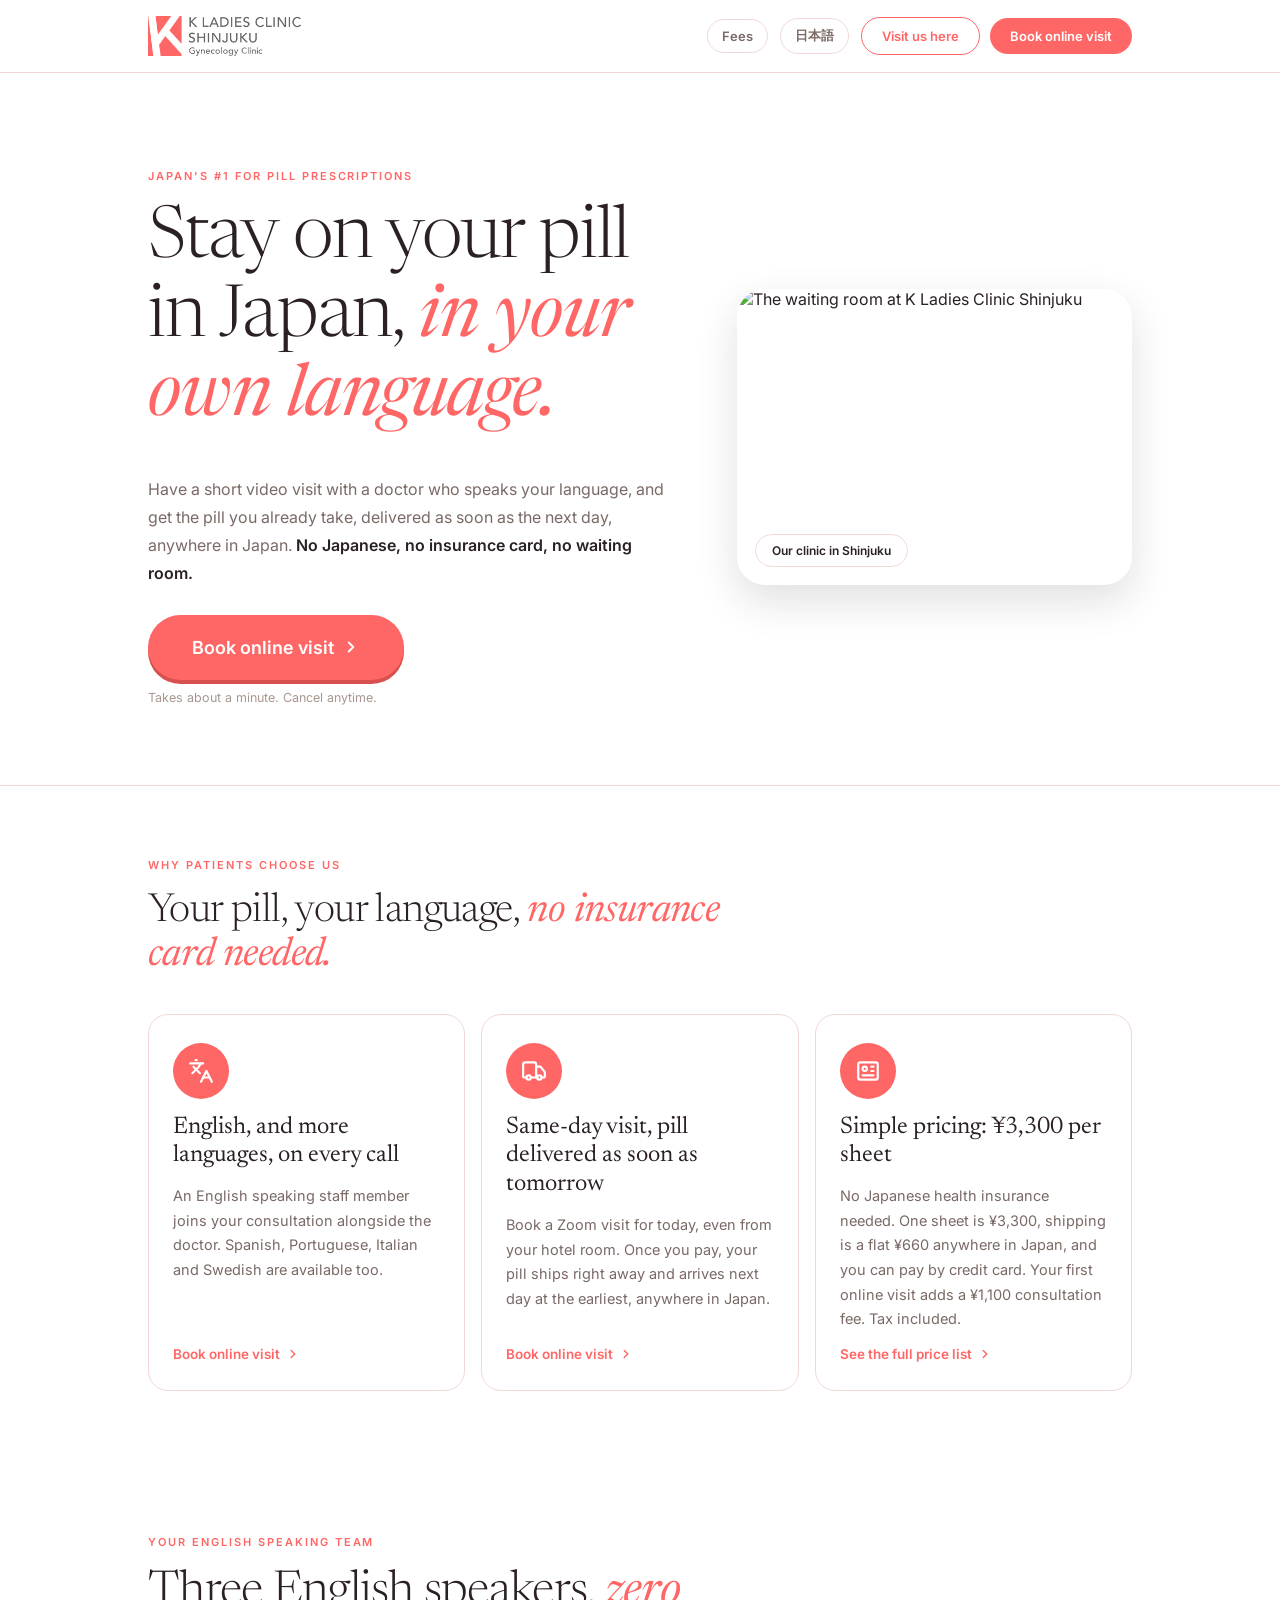
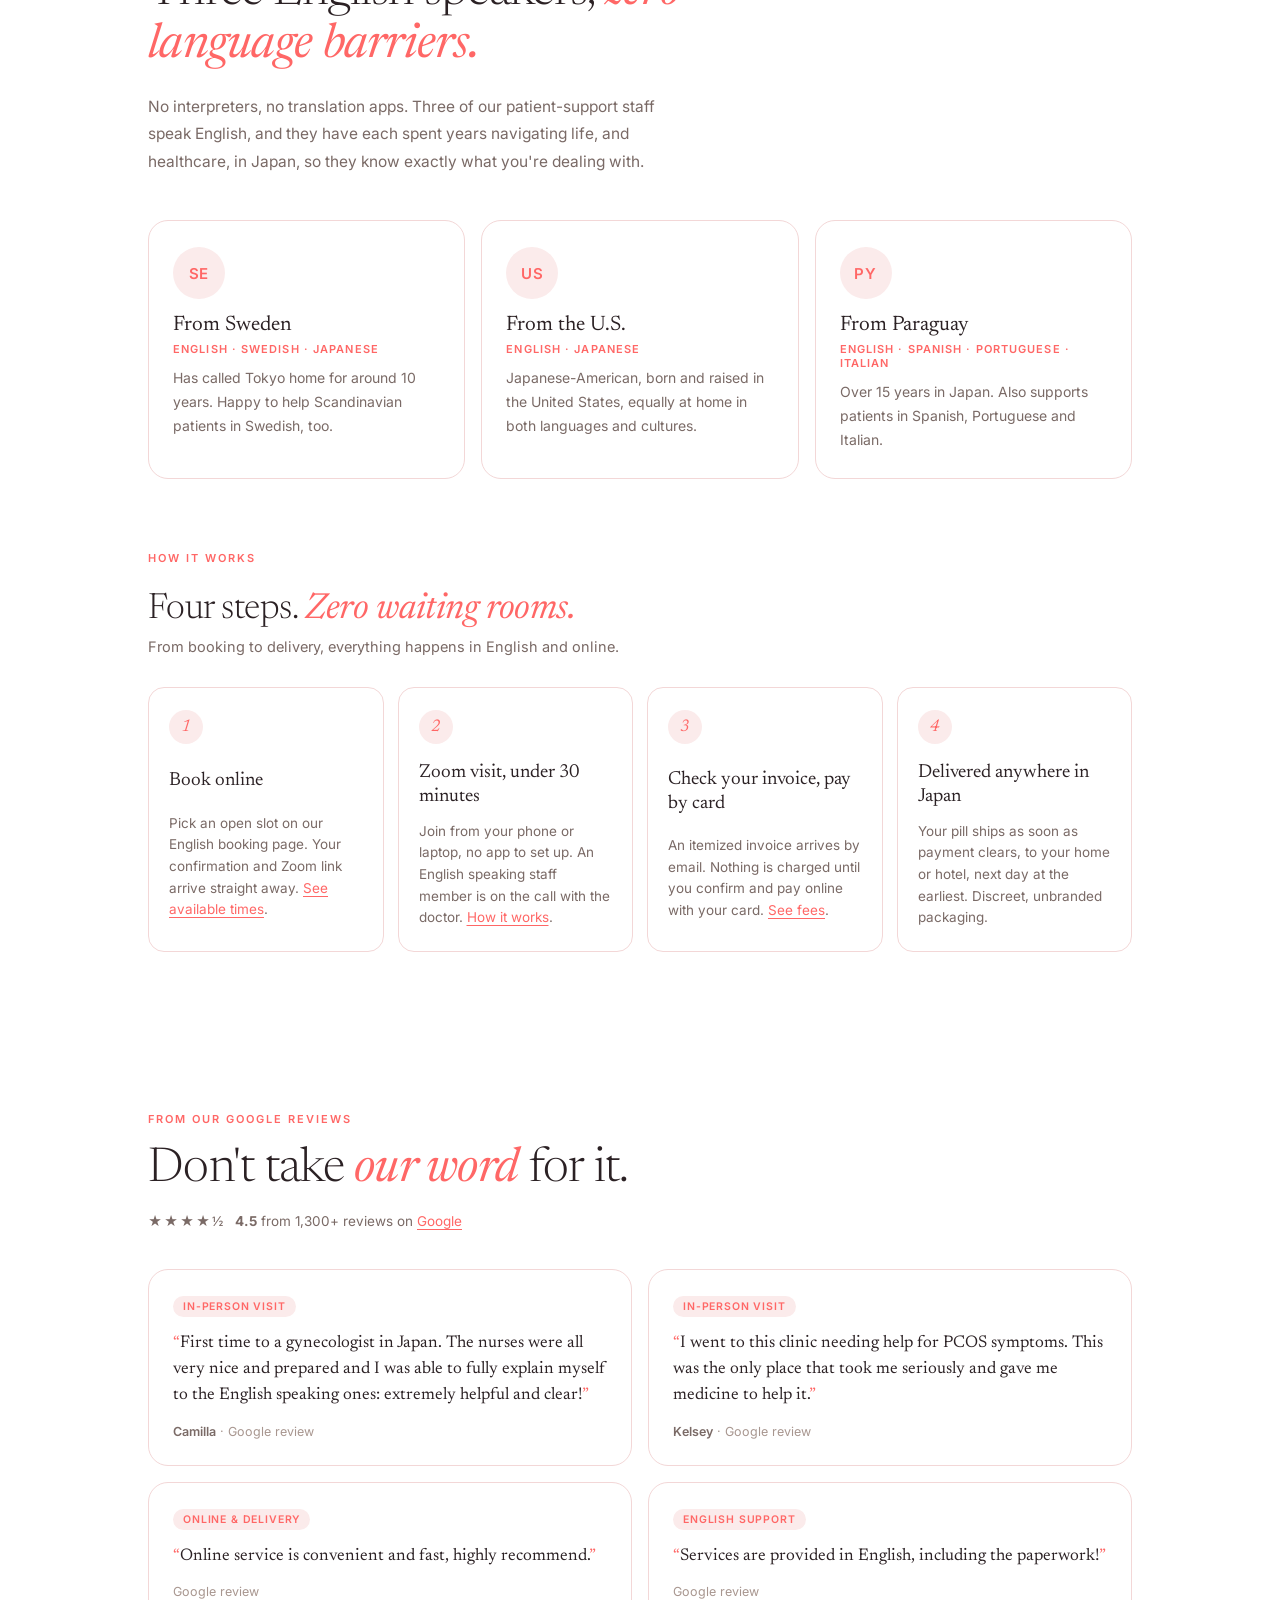
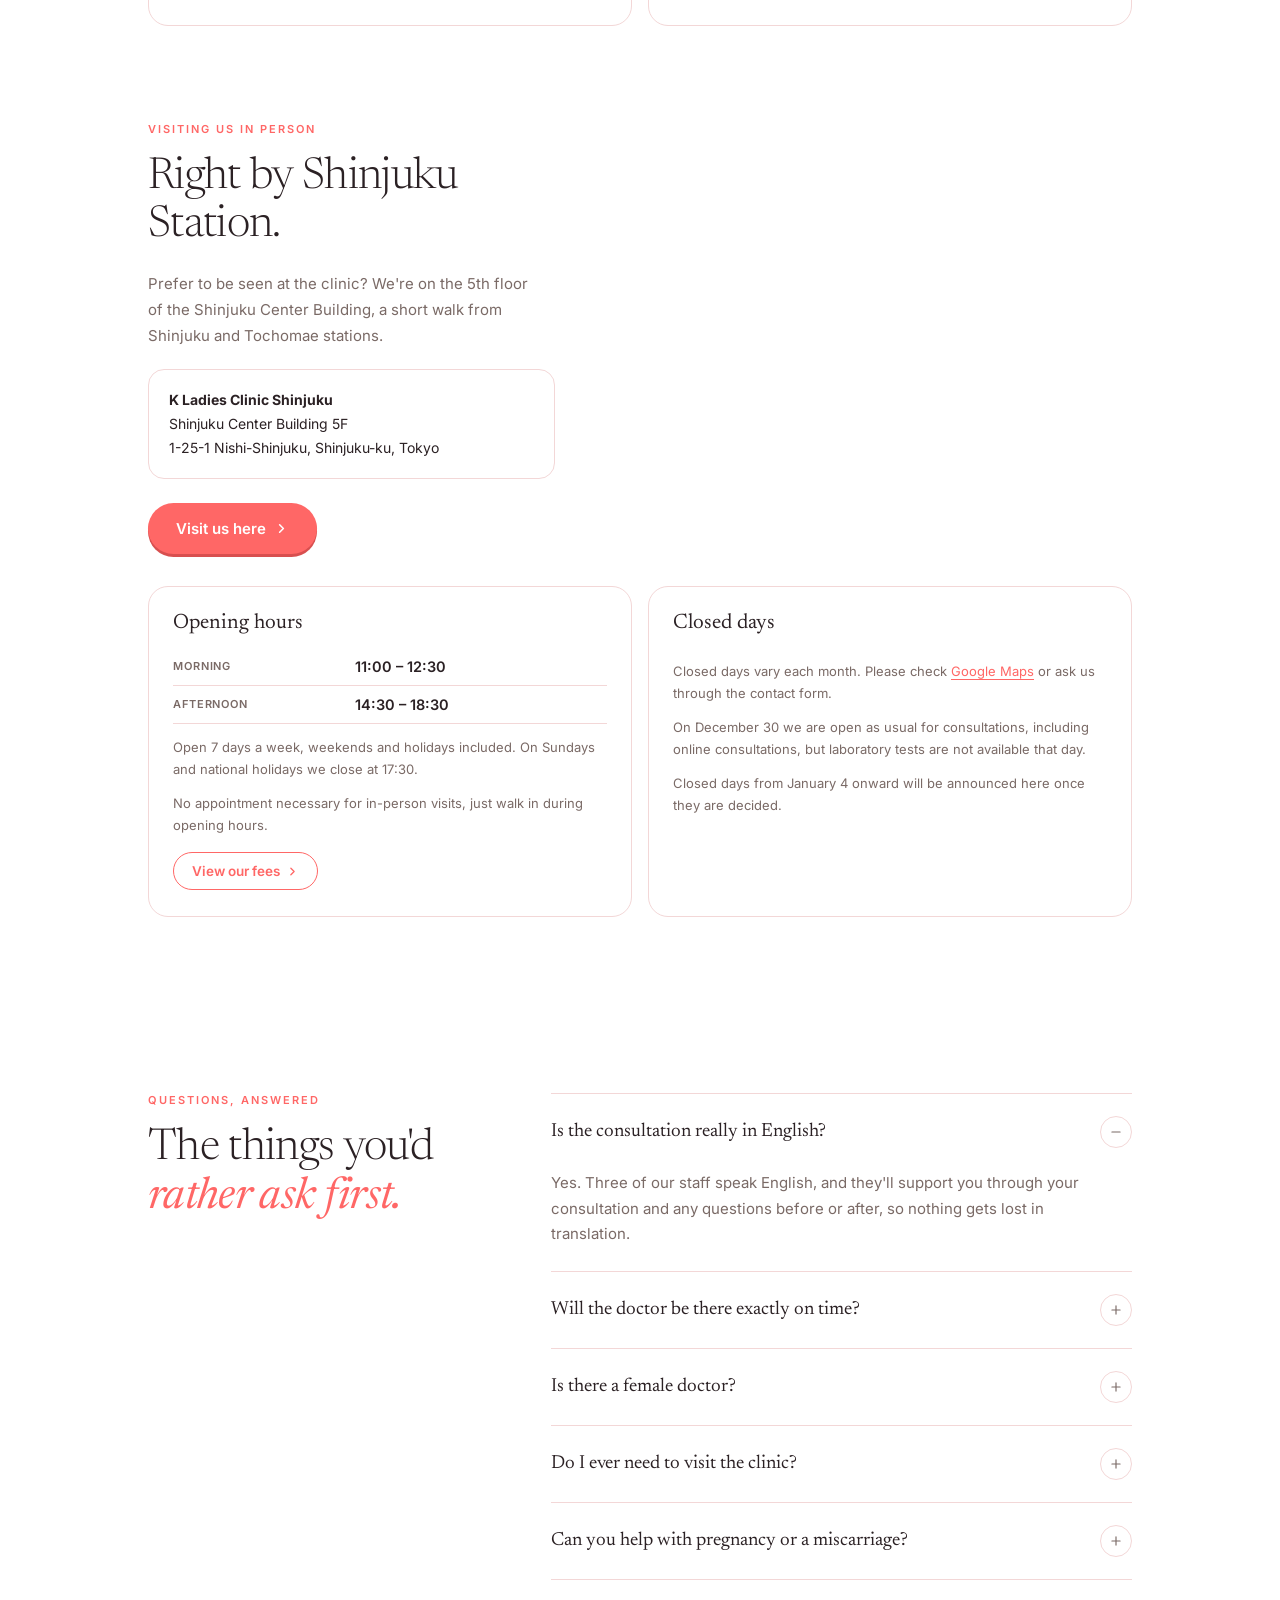
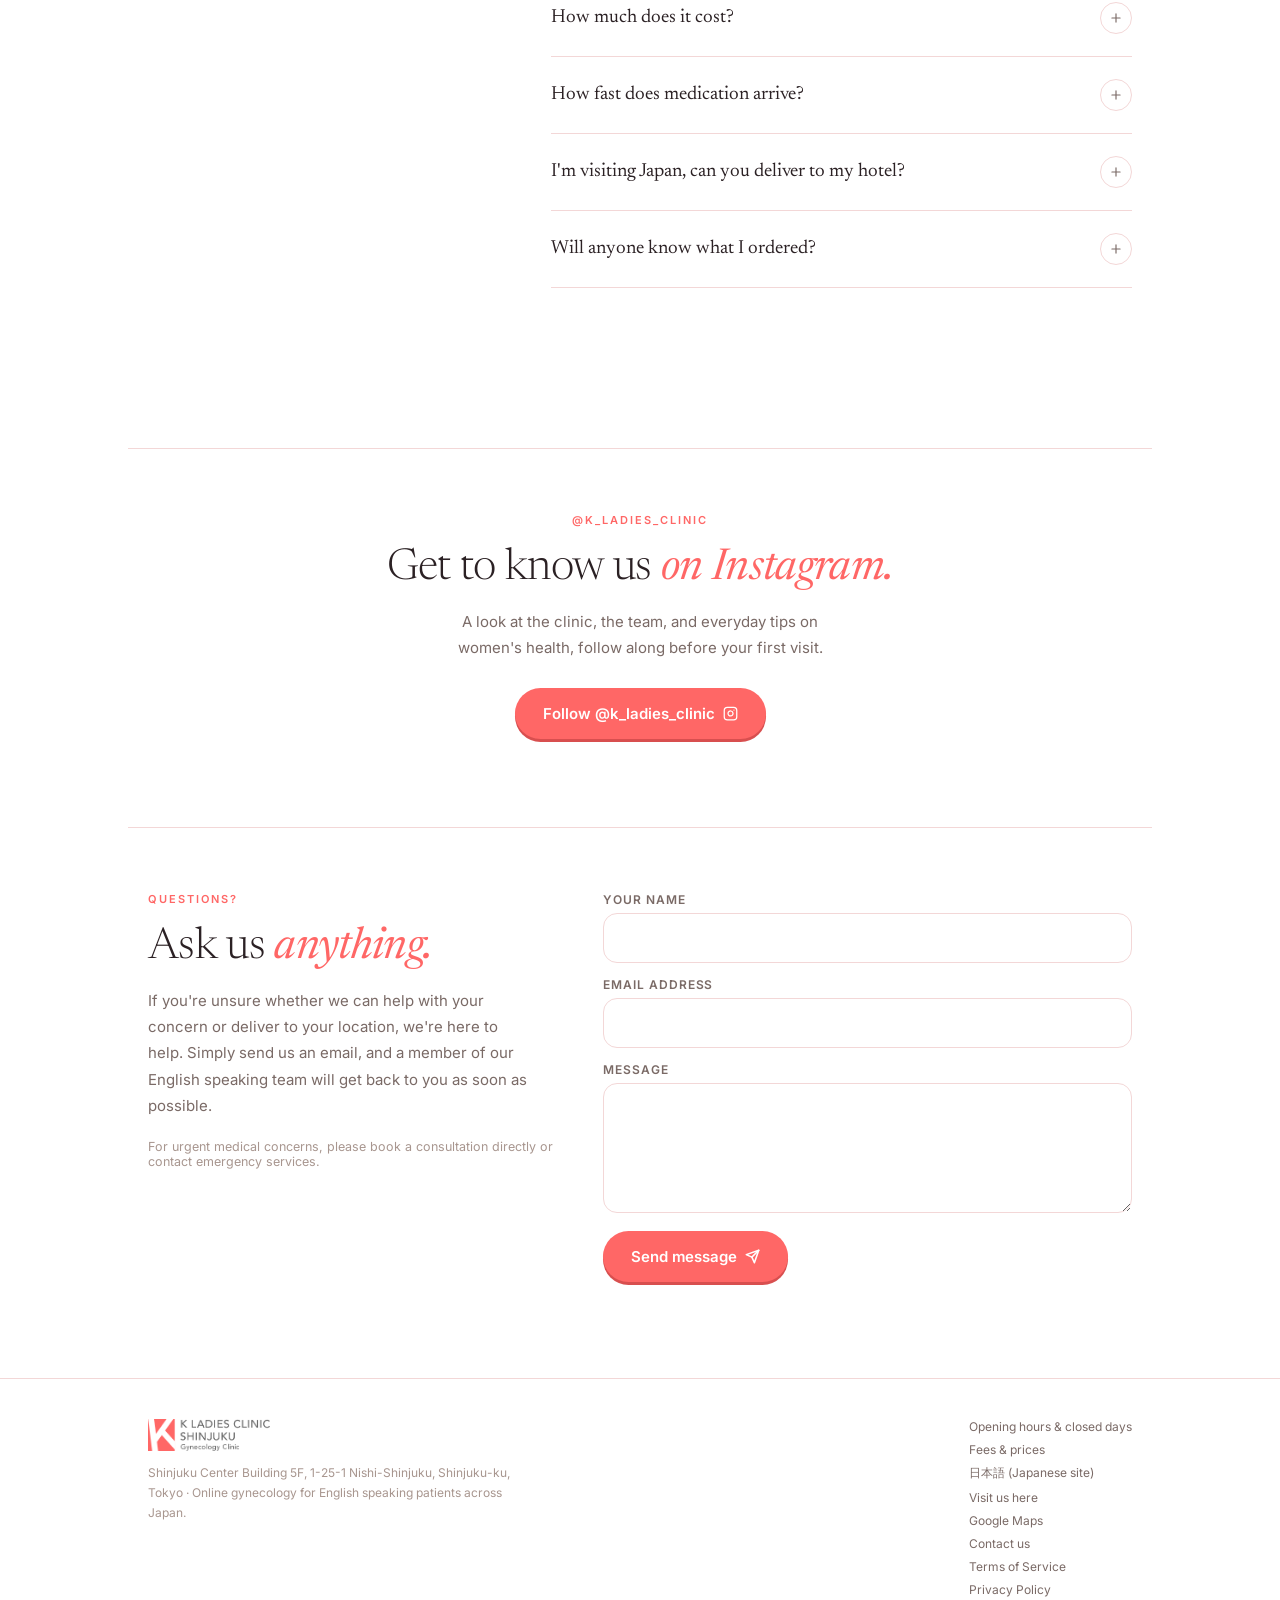
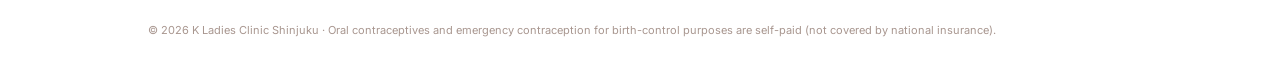
==== commit e2d479cd: "Note the December 30 test pause and pending January closed days Co-Authored-By: Claude Fable 5 <nore" ====
--- a/index.html
+++ b/index.html
@@ -693,6 +693,10 @@
       <div class="closed-cal" id="closed-cal" aria-live="polite">
         <p class="hours-note">Loading this month's calendar&hellip;</p>
       </div>
+      <p class="hours-note">On December 30 we are open as usual for consultations,
+      including online consultations, but laboratory tests are not available that day.</p>
+      <p class="hours-note">Closed days from January 4 onward will be announced here
+      once they are decided.</p>
     </div>
   </div>
 </section>
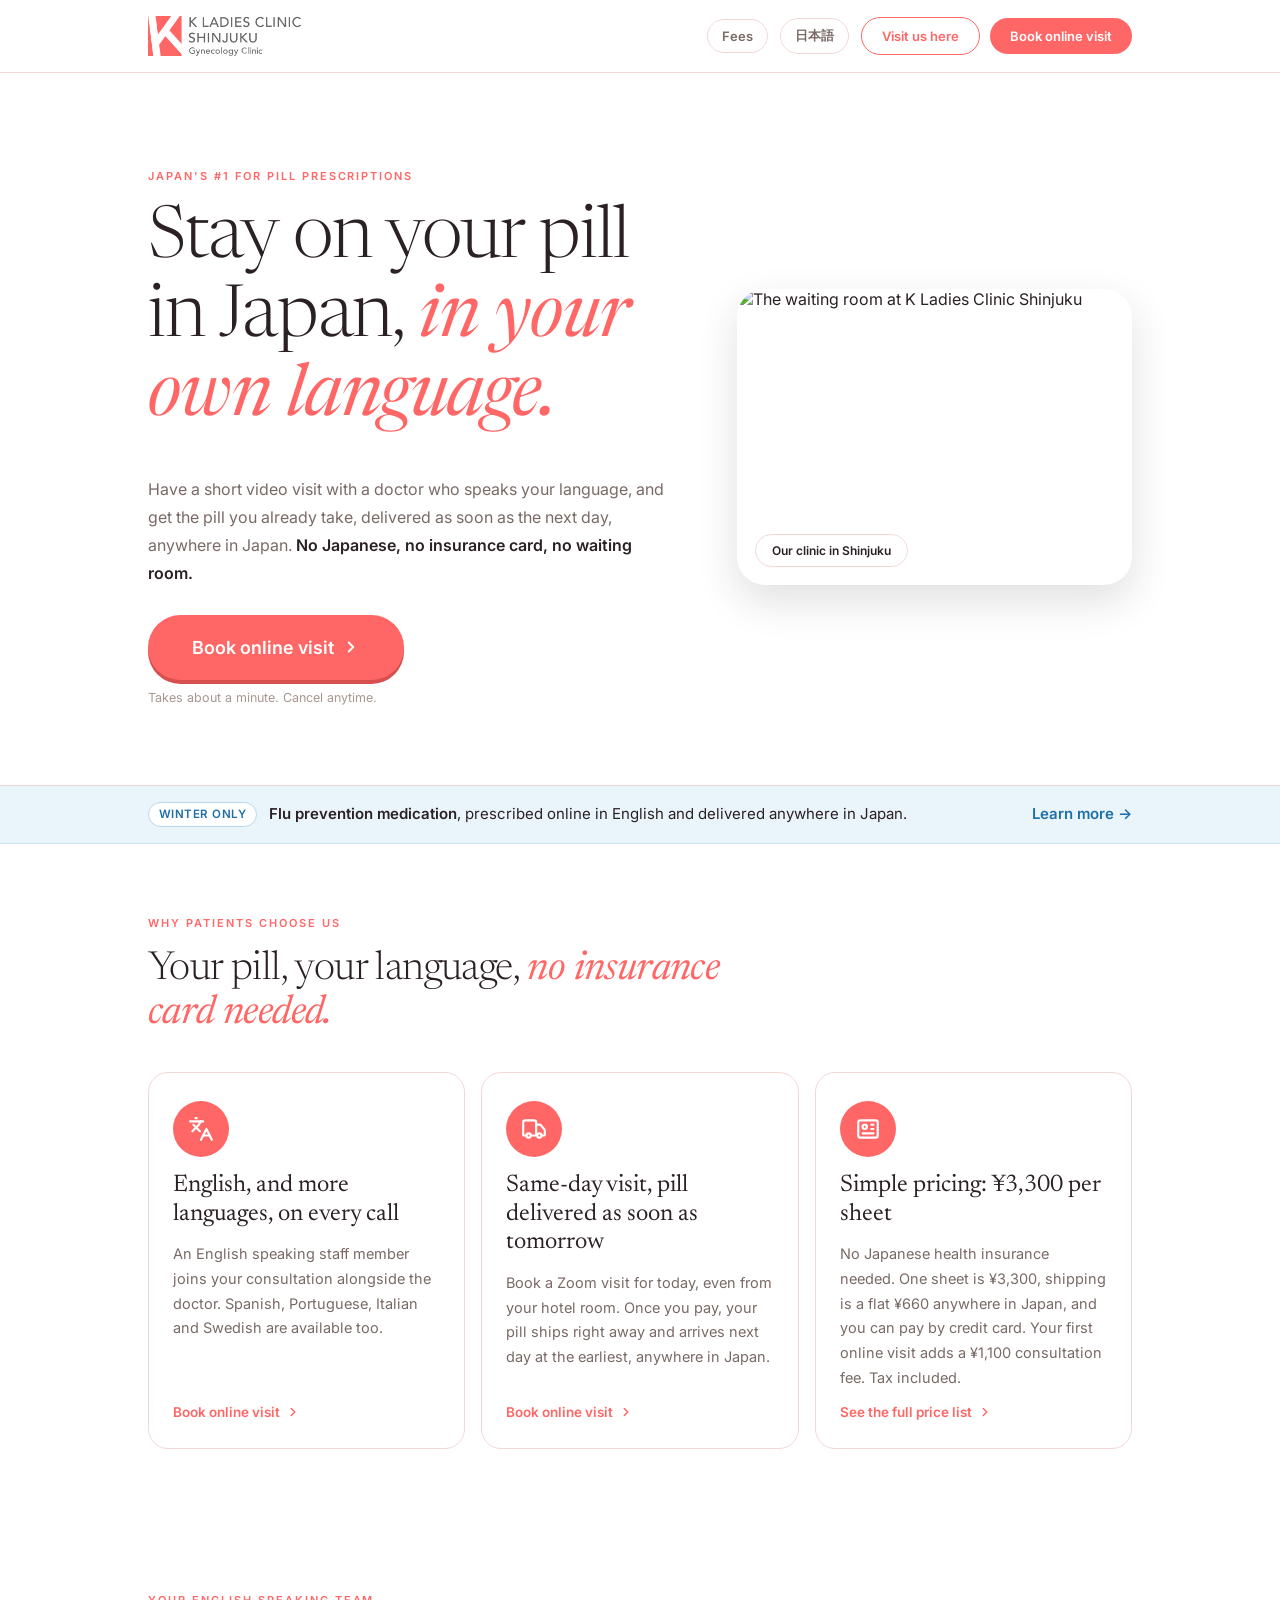
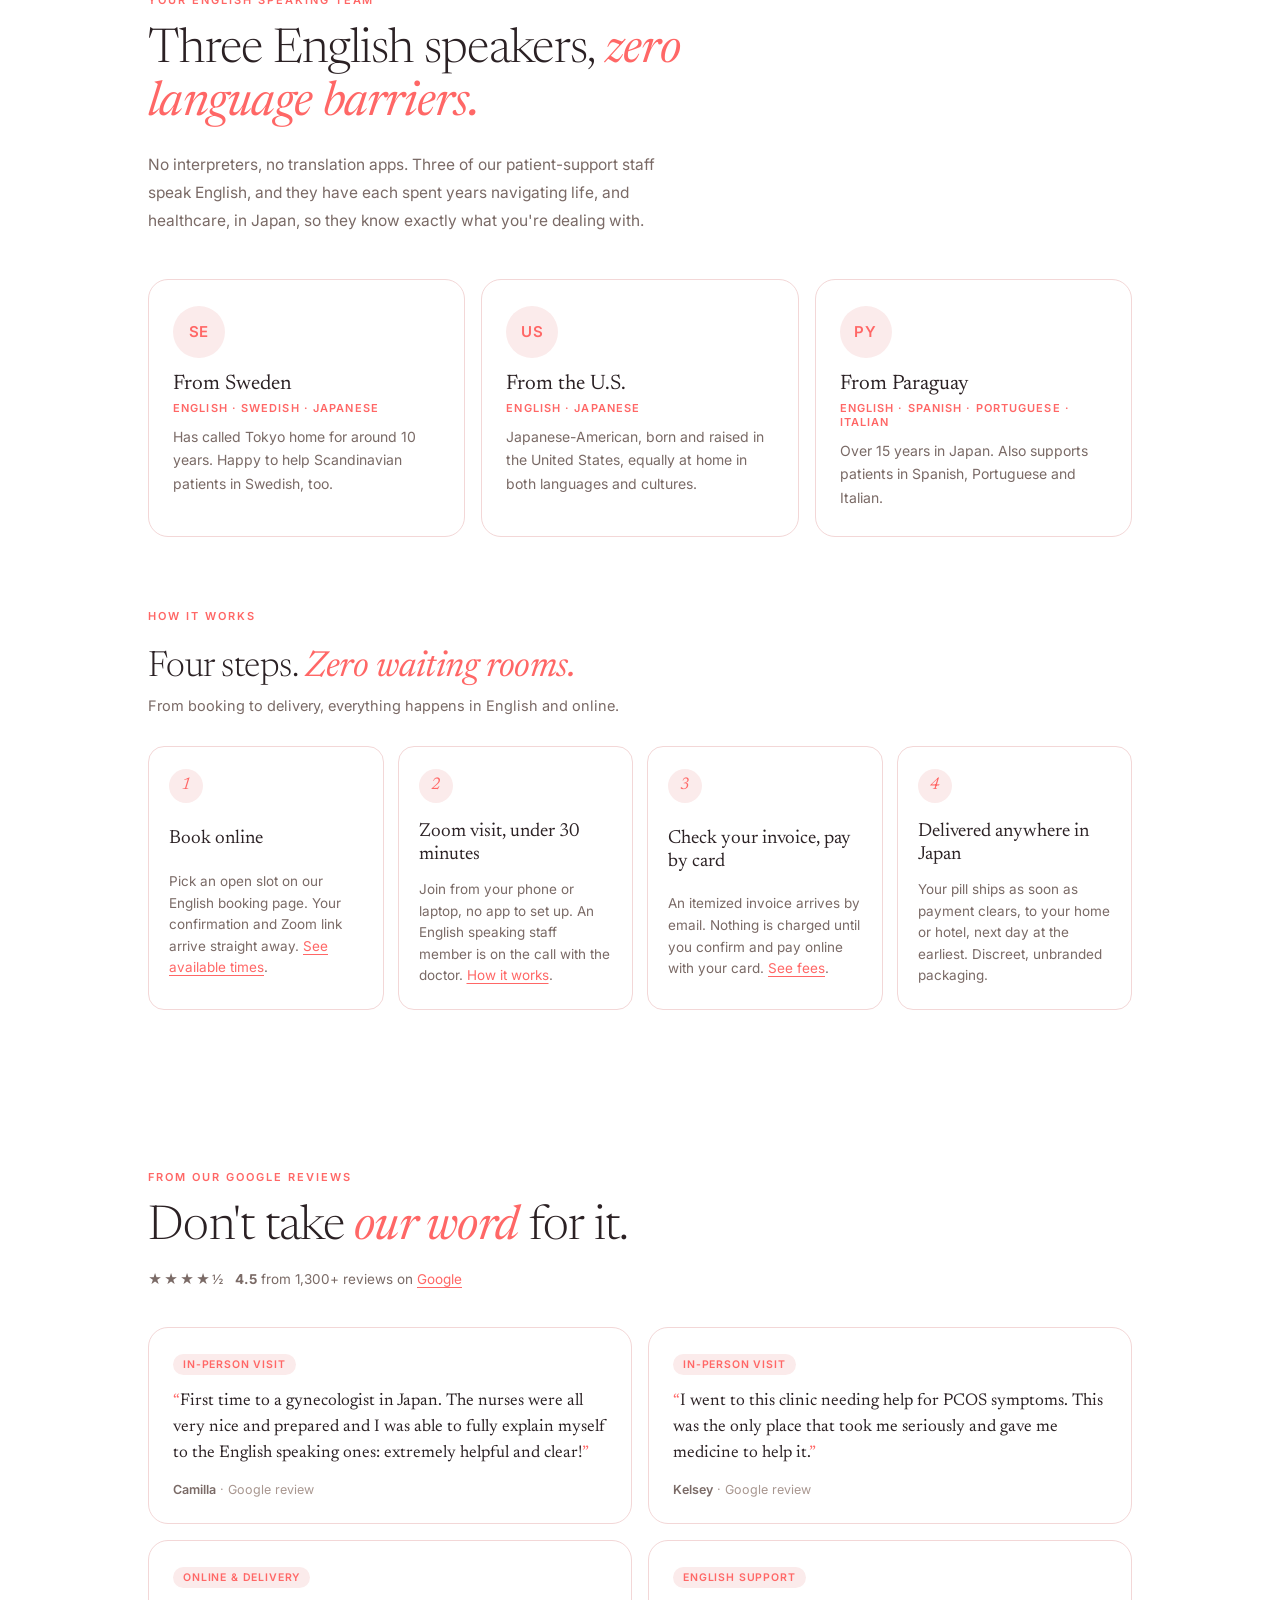
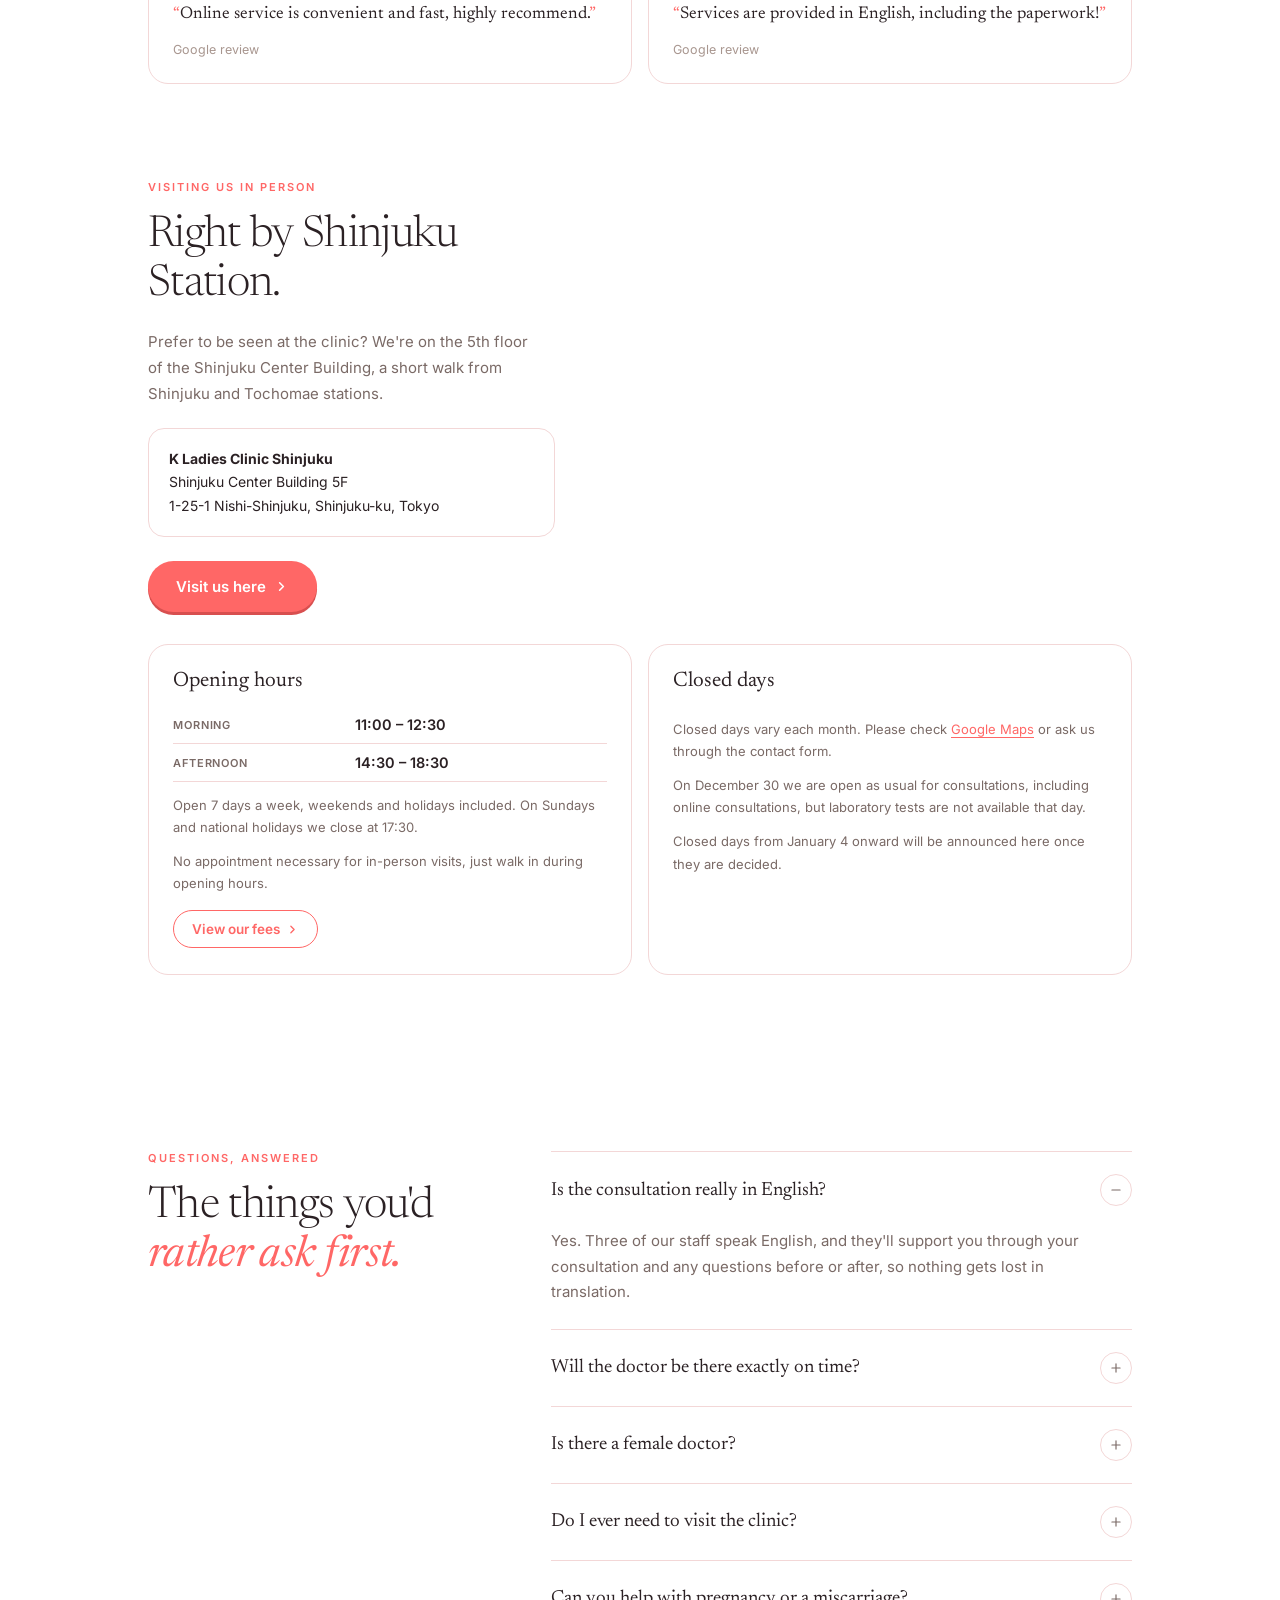
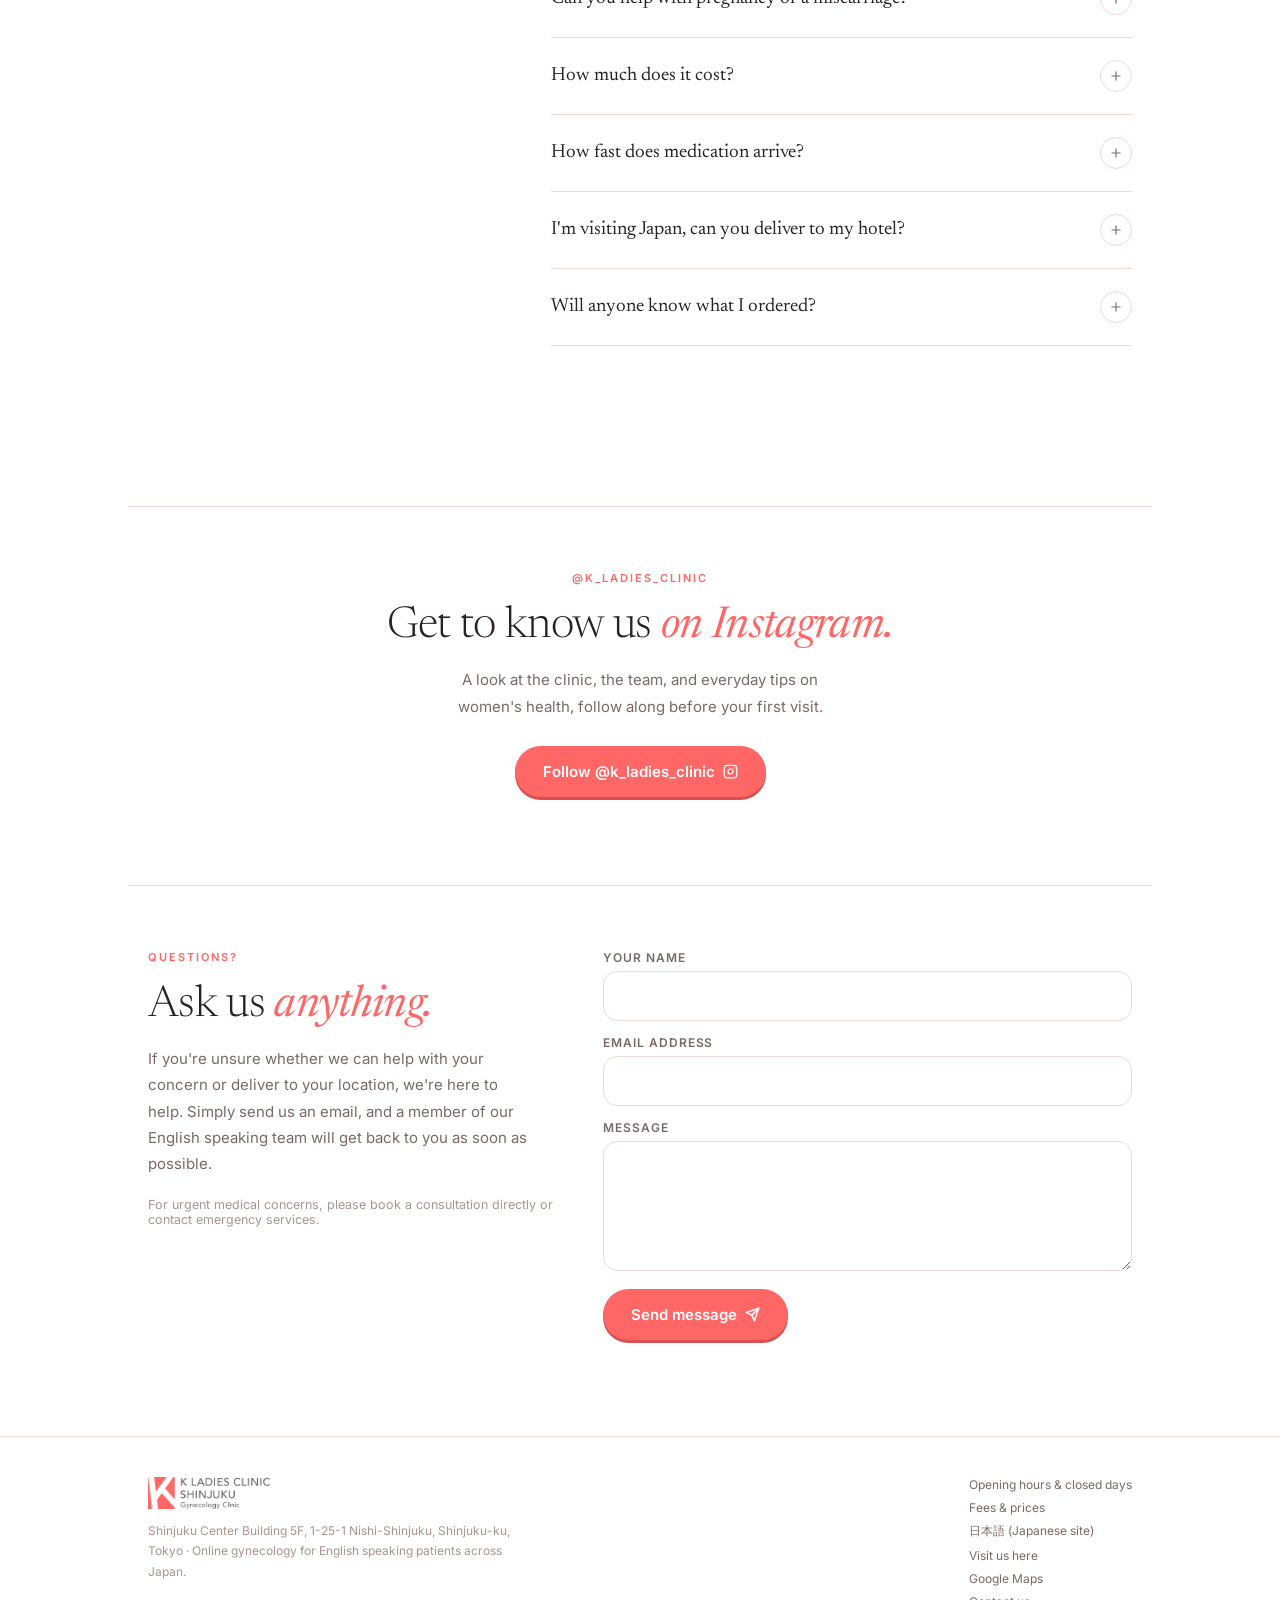
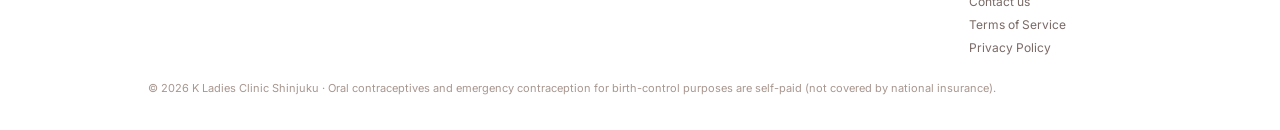
==== commit fd2fb88c: "Add a winter band linking the English home page to the flu prevention LP Co-Authored-By: Claude Opus" ====
--- a/index.html
+++ b/index.html
@@ -148,6 +148,26 @@
     .hero-photo { aspect-ratio: 4 / 3; }
   }
 
+  /* ---------- winter band: link to the flu LP (remove after the season) ---------- */
+  .flu-band { background: #EAF4FB; border-bottom: 1px solid #CFE3F1; }
+  .flu-band a {
+    display: flex; align-items: center; gap: 12px; padding-top: 16px; padding-bottom: 16px;
+    color: var(--ink); text-decoration: none; font-size: 15px; line-height: 1.5;
+  }
+  .flu-band .tag {
+    flex-shrink: 0; font-size: 11.5px; font-weight: 600; letter-spacing: .04em; text-transform: uppercase;
+    color: #1F6FA8; background: #FFFFFF; border: 1px solid #B9D7EC; border-radius: 999px; padding: 3px 10px;
+  }
+  .flu-band .txt { flex: 1; }
+  .flu-band .txt b { font-weight: 600; }
+  .flu-band .more { flex-shrink: 0; color: #1F6FA8; font-weight: 600; white-space: nowrap; }
+  .flu-band a:hover .more { text-decoration: underline; }
+  @media (max-width: 519px) {
+    .flu-band a { flex-wrap: wrap; gap: 6px 10px; font-size: 14px; }
+    .flu-band .txt { flex-basis: 100%; order: 2; }
+    .flu-band .more { order: 3; }
+  }
+
   /* ---------- why (three reasons) ---------- */
   .why { padding-top: 72px; padding-bottom: 72px; }
   .why h2 { font-size: clamp(28px, 5vw, 40px); max-width: 620px; margin-bottom: 36px; }
@@ -410,6 +430,11 @@
   function gtag() { dataLayer.push(arguments); }
   gtag("js", new Date());
   gtag("config", "G-334KEX8DJB");
+  // Clicks on the winter flu band (see .flu-band). Remove with the band.
+  document.addEventListener("click", function (e) {
+    var a = e.target.closest && e.target.closest("#flu-band-link");
+    if (a) gtag("event", "flu_band_click", { link_url: a.href, transport_type: "beacon" });
+  });
 </script>
 <!-- Meta Pixel Code -->
 <script src="assets/pixel.js"></script>
@@ -474,6 +499,17 @@
     </figure>
   </div>
 </section>
+
+<!-- ================= Winter only: flu prevention (remove after the season) ================= -->
+<div class="flu-band">
+  <div class="wrap">
+    <a href="https://www.klcs.jp/lp/flu/en/" id="flu-band-link">
+      <span class="tag">Winter only</span>
+      <span class="txt"><b>Flu prevention medication</b>, prescribed online in English and delivered anywhere in Japan.</span>
+      <span class="more">Learn more &rarr;</span>
+    </a>
+  </div>
+</div>
 
 <!-- ================= Why us (three reasons) ================= -->
 <section class="why">
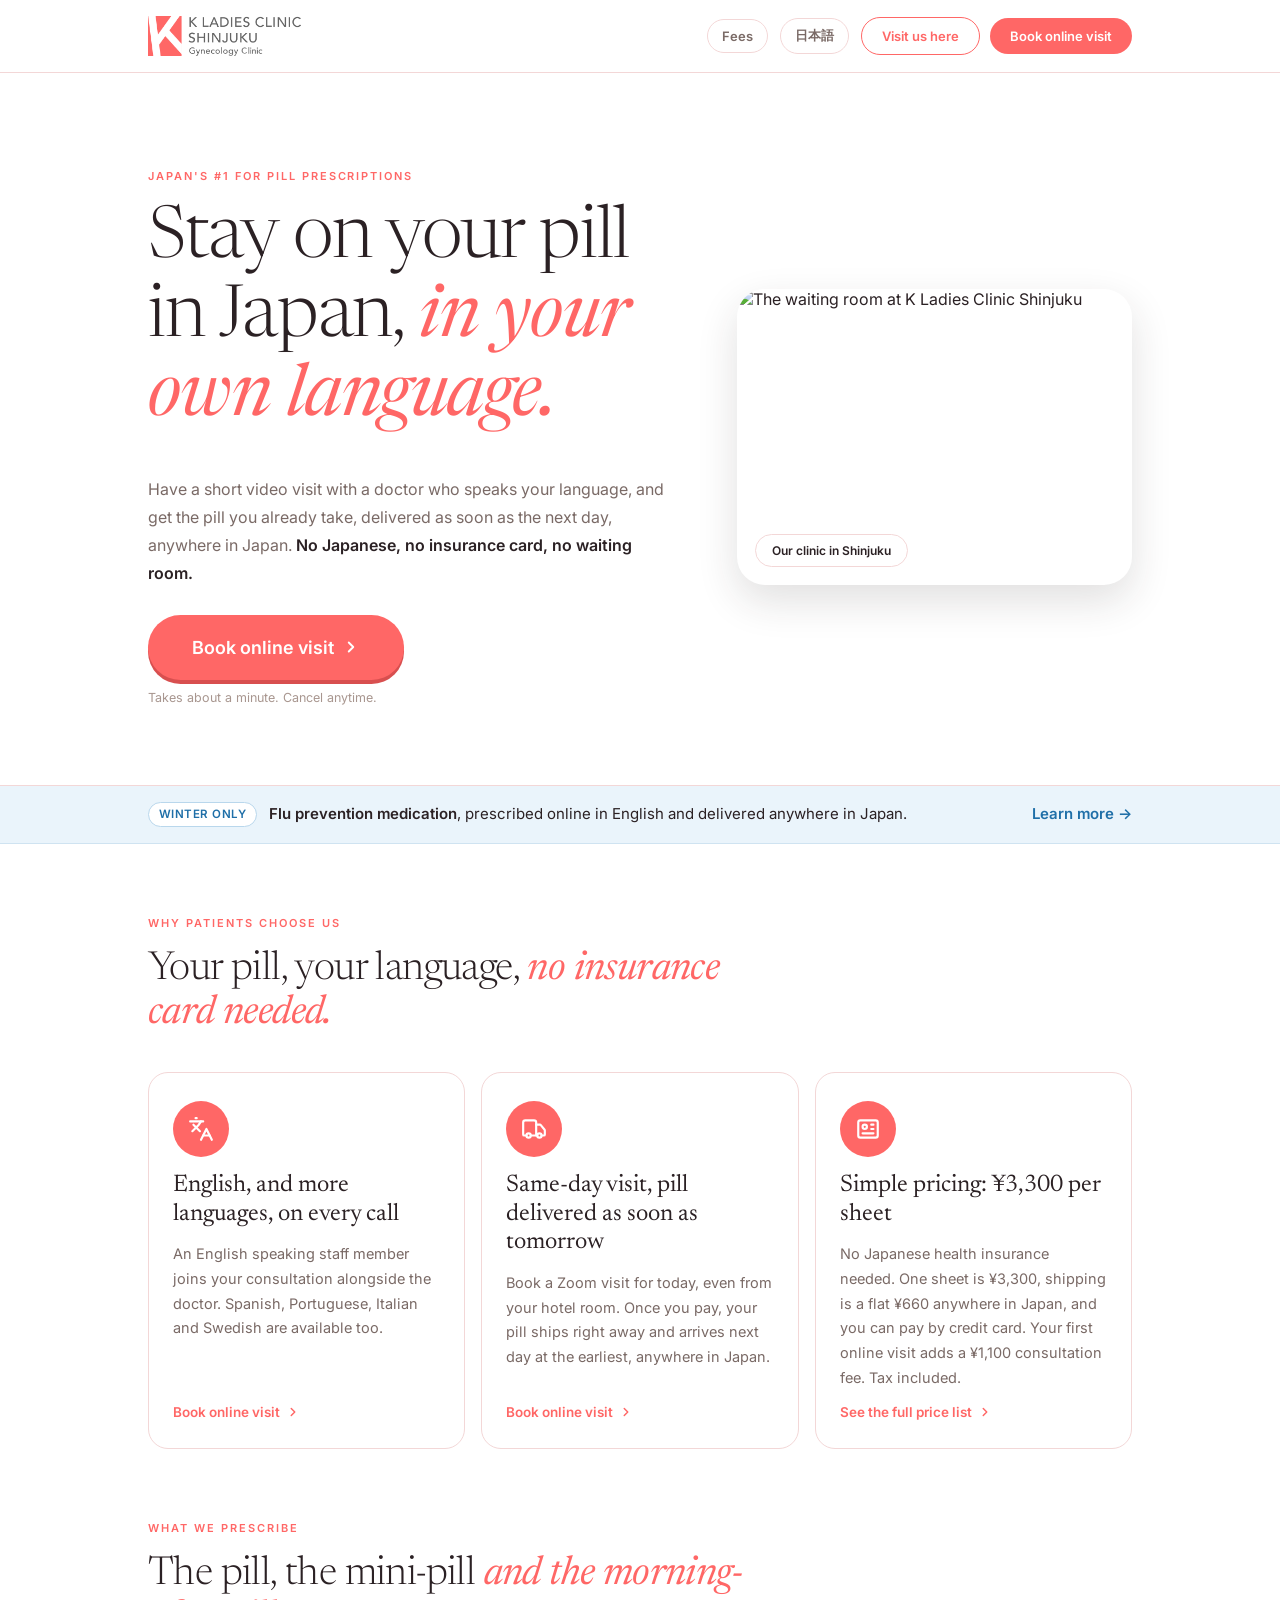
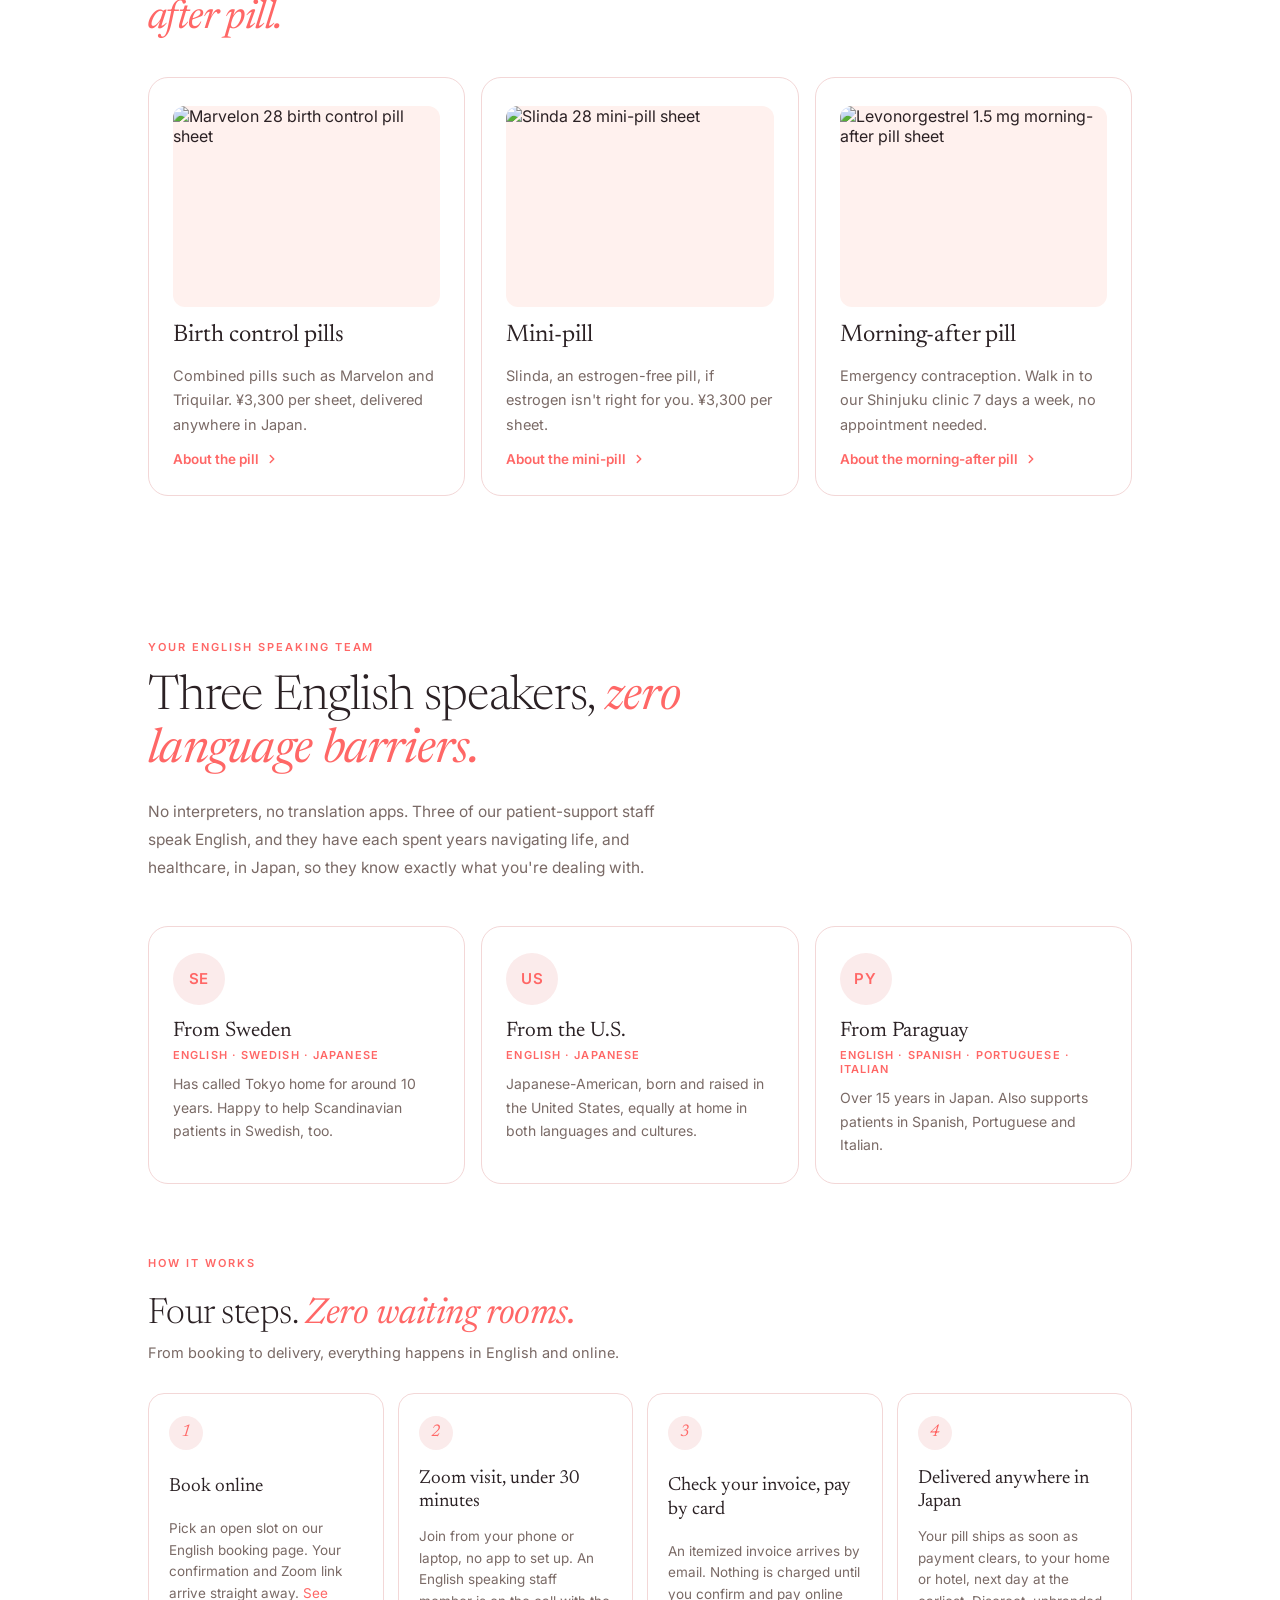
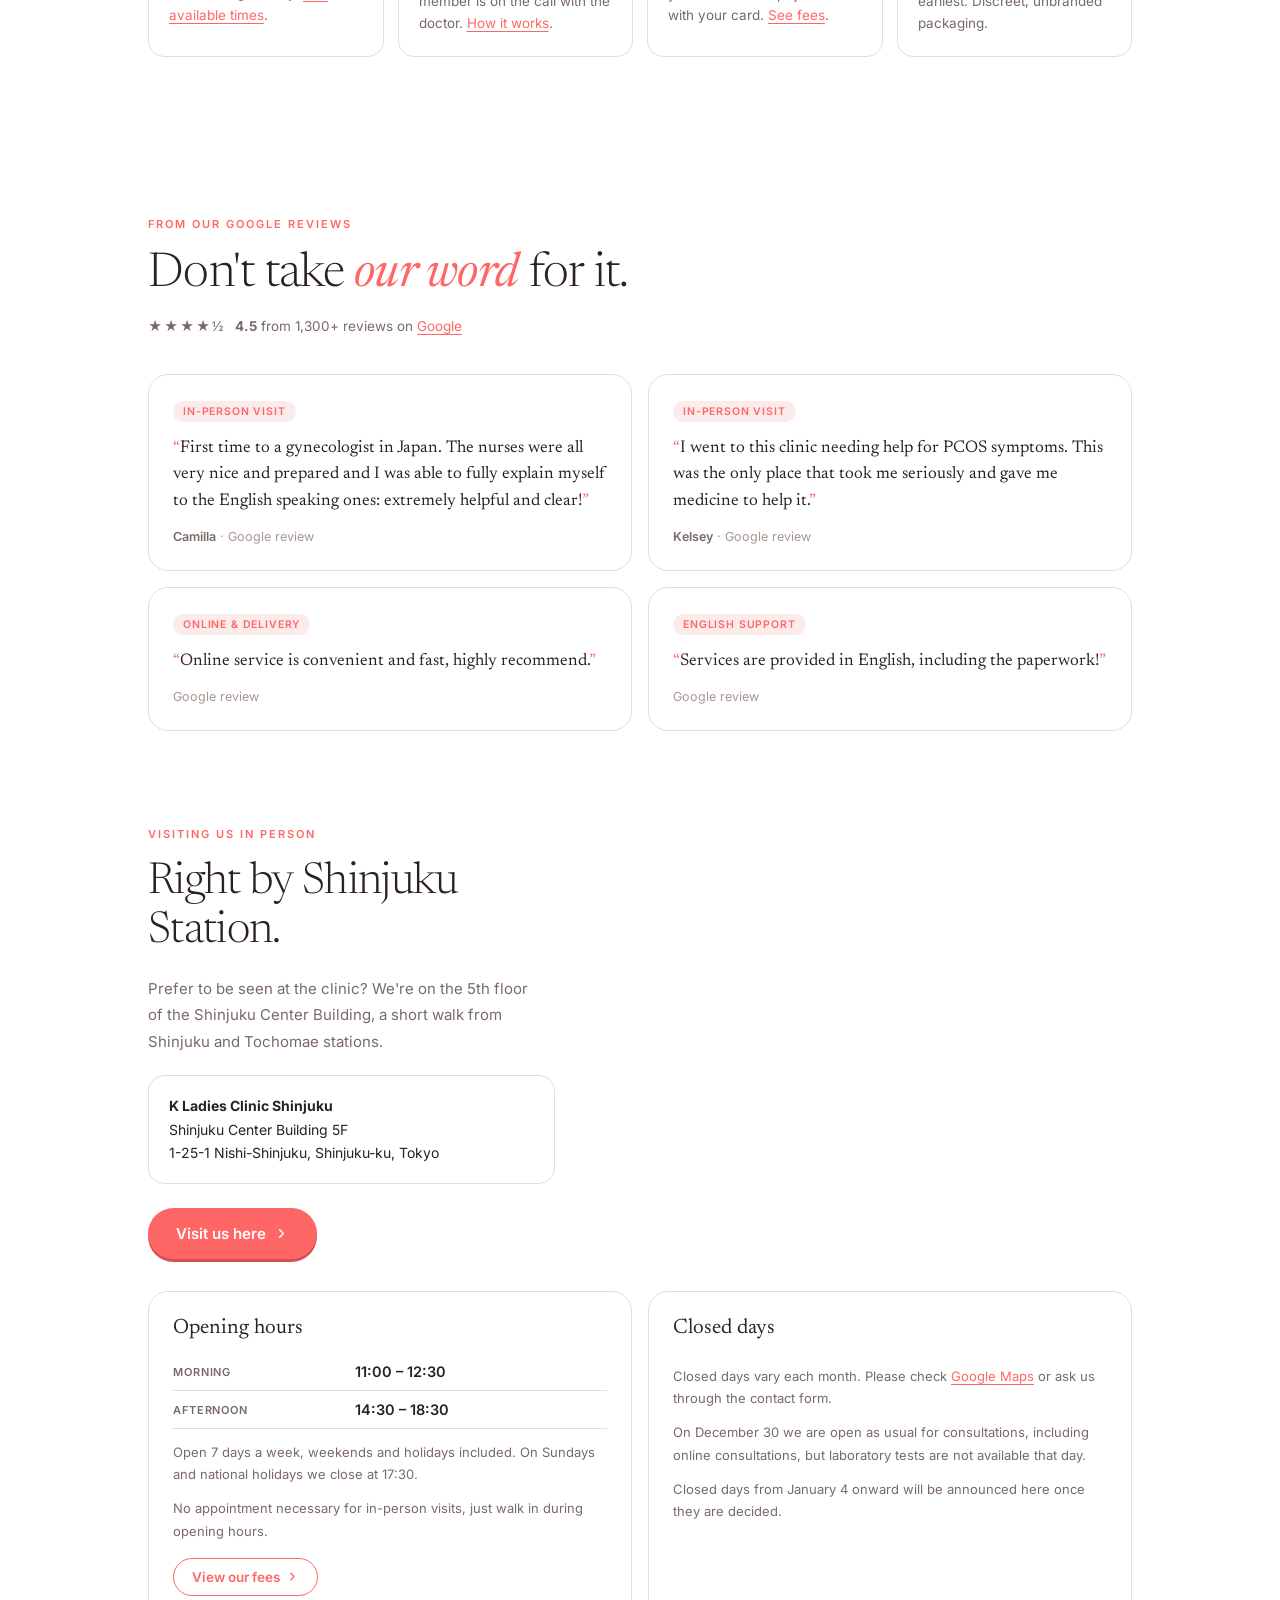
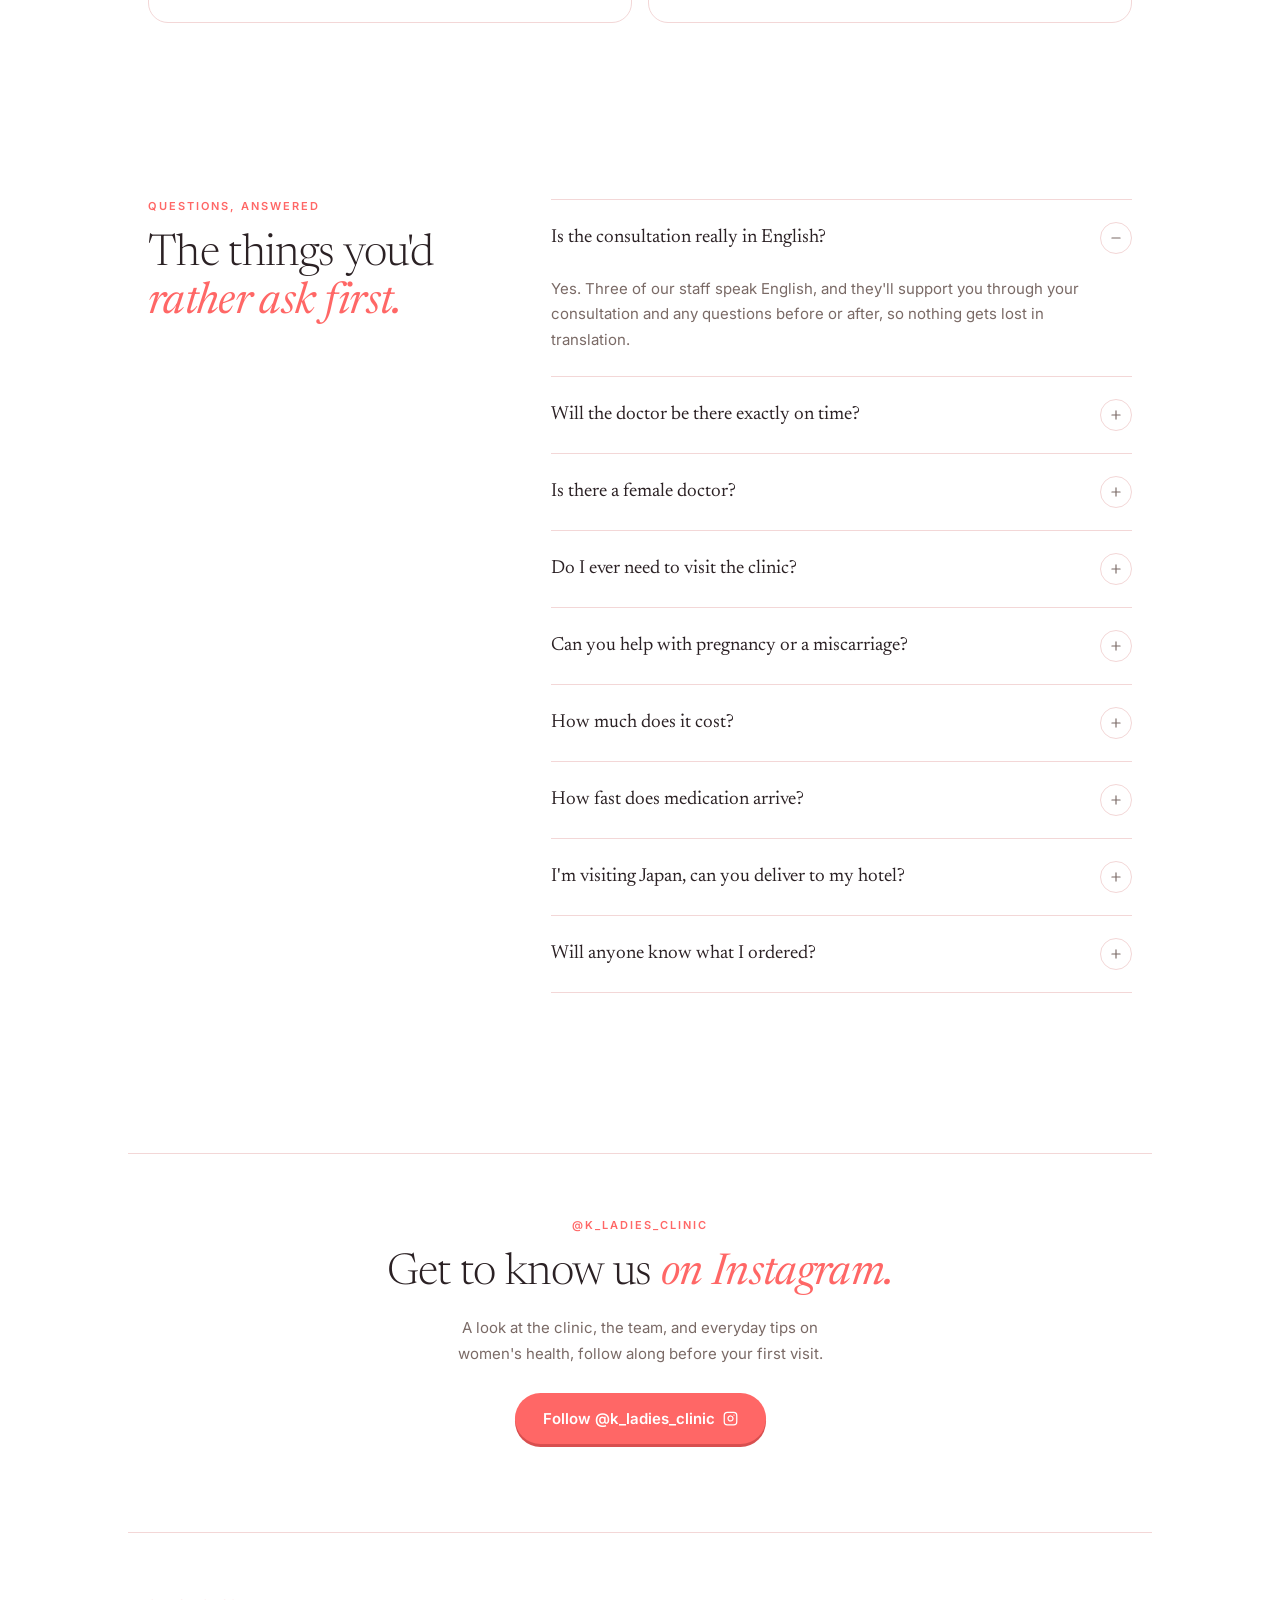
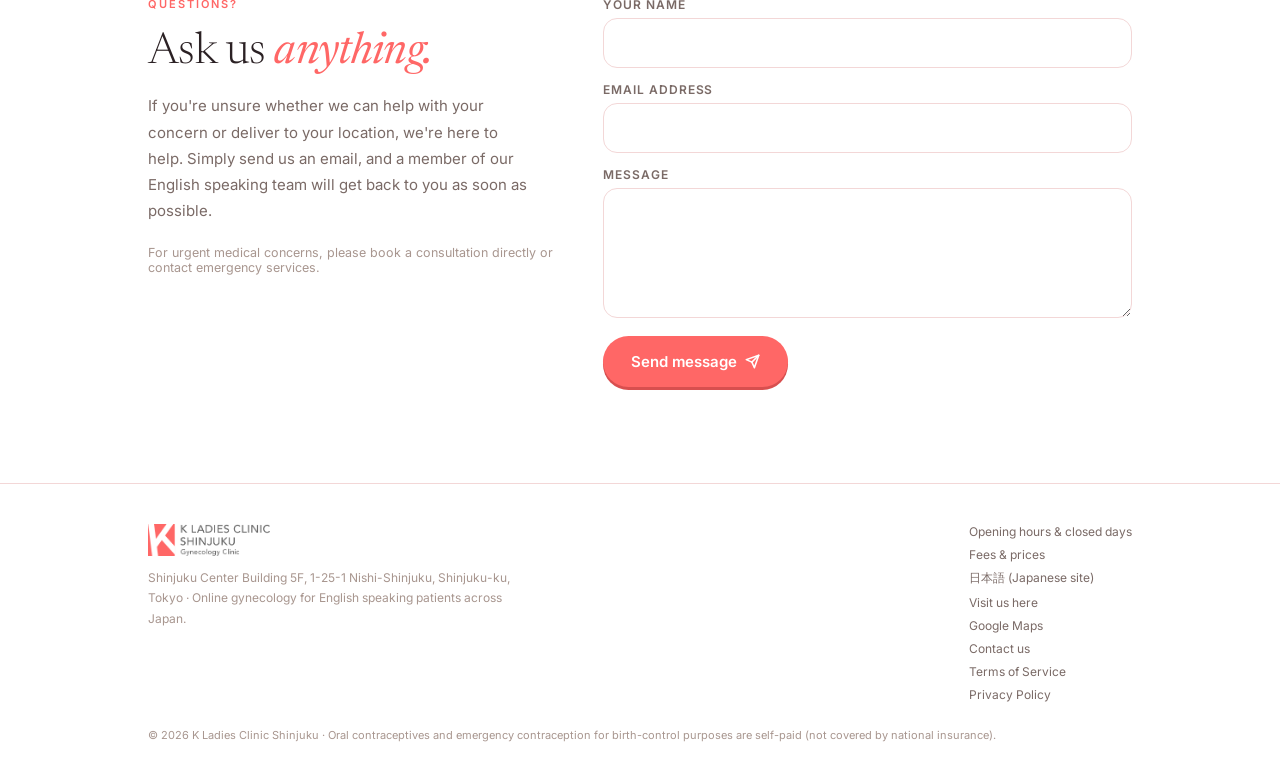
==== commit 25c3c040: "Correct the mini-pill details and improve the pill, mini-pill and morning-after pages - Mini-pill: m" ====
--- a/index.html
+++ b/index.html
@@ -191,6 +191,8 @@
   }
   .why-link svg { width: 14px; height: 14px; }
   @media (min-width: 700px) { .why-grid { grid-template-columns: repeat(3, 1fr); } }
+  .meds { padding-top: 0; }
+  .med-photo { display: block; width: 100%; height: auto; aspect-ratio: 4 / 3; object-fit: cover; border-radius: 12px; background: #FFF1EE; }
 
   /* ---------- flow (compact four steps) ---------- */
   .flow { padding-top: 64px; padding-bottom: 72px; }
@@ -557,6 +559,42 @@
   </div>
 </section>
 
+<!-- ================= What we prescribe ================= -->
+<section class="why meds">
+  <div class="wrap">
+    <div class="reveal">
+      <div class="eyebrow">What we prescribe</div>
+      <h2 class="display">The pill, the mini-pill <em>and the morning-after pill.</em></h2>
+    </div>
+    <div class="why-grid">
+      <a class="why-card med-card reveal" href="birthcontrolpills/">
+        <img class="med-photo" src="https://cdn.pillorder.info/drugs/drug2.jpg" alt="Marvelon 28 birth control pill sheet" width="800" height="600" loading="lazy" />
+        <h3>Birth control pills</h3>
+        <p>Combined pills such as Marvelon and Triquilar. &yen;3,300 per sheet, delivered anywhere in Japan.</p>
+        <span class="why-link">About the pill
+          <svg viewBox="0 0 24 24" fill="none" stroke="currentColor" stroke-width="2.5" stroke-linecap="round" stroke-linejoin="round"><path d="m9 18 6-6-6-6"/></svg>
+        </span>
+      </a>
+      <a class="why-card med-card reveal" href="minipill/">
+        <img class="med-photo" src="https://cdn.pillorder.info/drugs/drug4.jpg" alt="Slinda 28 mini-pill sheet" width="800" height="600" loading="lazy" />
+        <h3>Mini-pill</h3>
+        <p>Slinda, an estrogen-free pill, if estrogen isn't right for you. &yen;3,300 per sheet.</p>
+        <span class="why-link">About the mini-pill
+          <svg viewBox="0 0 24 24" fill="none" stroke="currentColor" stroke-width="2.5" stroke-linecap="round" stroke-linejoin="round"><path d="m9 18 6-6-6-6"/></svg>
+        </span>
+      </a>
+      <a class="why-card med-card reveal" href="morningafterpill/">
+        <img class="med-photo" src="https://cdn.pillorder.info/drugs/drug5v2.jpg" alt="Levonorgestrel 1.5 mg morning-after pill sheet" width="800" height="600" loading="lazy" />
+        <h3>Morning-after pill</h3>
+        <p>Emergency contraception. Walk in to our Shinjuku clinic 7 days a week, no appointment needed.</p>
+        <span class="why-link">About the morning-after pill
+          <svg viewBox="0 0 24 24" fill="none" stroke="currentColor" stroke-width="2.5" stroke-linecap="round" stroke-linejoin="round"><path d="m9 18 6-6-6-6"/></svg>
+        </span>
+      </a>
+    </div>
+  </div>
+</section>
+
 <!-- ================= Team ================= -->
 <section class="team">
   <div class="wrap">
@@ -828,6 +866,10 @@
           first online consultation adds a &yen;1,100 fee, and online repeat prescriptions
           have no consultation fee. In-person visits carry a consultation fee of
           &yen;1,000 to &yen;3,000. You always see an itemized invoice before paying.</p>
+          <p>Which pills we prescribe, who they suit and how to get them is on our
+          <a class="inline-link" href="birthcontrolpills/">birth control pills page</a>. For the
+          estrogen-free option, see our <a class="inline-link" href="minipill/">mini-pill page</a>. Need emergency
+          contraception? See our <a class="inline-link" href="morningafterpill/">morning-after pill page</a>.</p>
           <p>The full price list, including STD tests, the HPV vaccine and acne treatment,
           is on our
           <a class="inline-link" href="fees.html">fees page</a>.</p>
